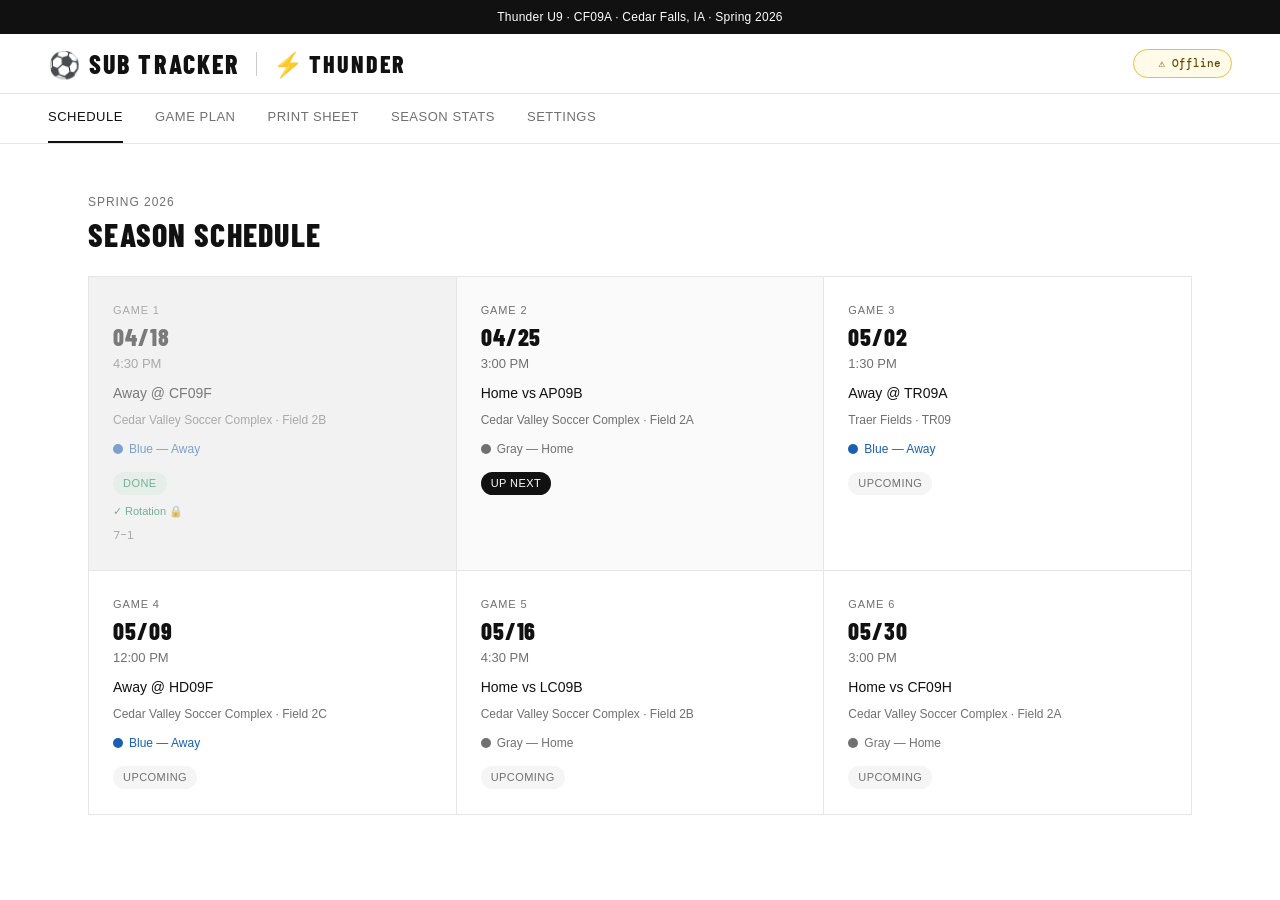
==== index.html @ bd98dfac "Add mustSit rule: no player plays 3+ consecutive slots Any player who played both of the two immedia" ====
<!DOCTYPE html>
<html lang="en">
<head>
<meta charset="UTF-8">
<meta name="viewport" content="width=device-width, initial-scale=1.0">
<title>Sub Tracker</title>
<link rel="icon" href="data:image/svg+xml,<svg xmlns='http://www.w3.org/2000/svg' viewBox='0 0 32 32'><rect width='32' height='32' rx='6' fill='%23111111'/><text x='16' y='24' text-anchor='middle' font-size='22'>⚽</text></svg>">
<style>
/* ── FONTS ── */
@import url('https://fonts.googleapis.com/css2?family=DM+Mono:wght@400;500&family=Barlow+Condensed:wght@700;800&family=Helvetica+Neue:wght@400;500&display=swap');

/* ── NIKE DESIGN SYSTEM TOKENS ── */
:root {
  /* Nike core */
  --black: #111111;
  --white: #FFFFFF;
  --grey-50:  #FAFAFA;
  --grey-100: #F5F5F5;
  --grey-200: #E5E5E5;
  --grey-300: #CACACB;
  --grey-500: #707072;
  --grey-700: #39393B;
  --grey-800: #28282A;
  --grey-900: #1F1F21;

  /* Semantic */
  --red:    #D30005;
  --green:  #007D48;
  --blue:   #1151FF;
  --orange: #FF5000;

  /* Text */
  --text-primary:   #111111;
  --text-secondary: #707072;
  --text-disabled:  #9E9EA0;

  /* Borders */
  --border-primary:   #707072;
  --border-secondary: #CACACB;
  --border-active:    #111111;

  /* Typography */
  --font-display: 'Barlow Condensed', 'Helvetica Neue', Helvetica, Arial, sans-serif;
  --font-body:    'Helvetica Neue', Helvetica, Arial, sans-serif;
  --font-mono:    'DM Mono', 'Courier New', monospace;

  /* Team accent (used ONLY for header branding — UI stays monochromatic) */
  --bolt: #F5C518;
  --bolt-d: #D4A810;

  /* Jersey */
  --j-blue: #1A5FB4;
  --j-gray: #707072;

  /* Positions — only color in the UI per Nike "product=color" principle */
  --pos-fwd-bg: #FFF8E8; --pos-fwd-fg: #7A4A00;
  --pos-mp-bg:  #E8F4FF; --pos-mp-fg:  #1A4A7A;
  --pos-mc-bg:  #E8FFF0; --pos-mc-fg:  #1A5A2A;
  --pos-def-bg: #FFE8F0; --pos-def-fg: #7A1A2A;
}

/* ── RESET ── */
*, *::before, *::after { box-sizing: border-box; margin: 0; padding: 0; }
html { -webkit-font-smoothing: antialiased; }
body {
  font-family: var(--font-body);
  font-weight: 400;
  background: var(--white);
  color: var(--text-primary);
  min-height: 100vh;
  font-size: 16px;
  line-height: 1.75;
}

/* ── PROMO BANNER ── */
.promo-bar {
  background: var(--black);
  color: var(--white);
  font-size: 12px;
  font-weight: 500;
  text-align: center;
  padding: 8px 16px;
  letter-spacing: 0.02em;
  line-height: 1.5;
}

/* ── HEADER / NAV ── */
header {
  background: var(--white);
  border-bottom: 1px solid var(--grey-200);
  position: sticky;
  top: 0;
  z-index: 200;
  height: 60px;
  display: flex;
  align-items: center;
  justify-content: space-between;
  padding: 0 48px;
}
.h-left { display: flex; align-items: center; gap: 12px; }
.h-wordmark {
  font-family: var(--font-display);
  font-size: 26px;
  font-weight: 800;
  text-transform: uppercase;
  letter-spacing: 0.08em;
  color: var(--black);
  line-height: 1;
}
.h-submark {
  font-family: var(--font-display);
  font-size: 24px;
  font-weight: 800;
  text-transform: uppercase;
  letter-spacing: 0.08em;
  color: var(--black);
  line-height: 1;
  display: flex;
  align-items: center;
  gap: 4px;
  border-left: 1px solid var(--border-secondary);
  padding-left: 16px;
  margin-left: 4px;
}
.h-submark .bolt { color: var(--bolt); }
.h-right { display: flex; align-items: center; gap: 8px; }
.sync-dot {
  display: inline-flex;
  align-items: center;
  gap: 6px;
  padding: 4px 10px;
  border-radius: 30px;
  font-family: var(--font-mono);
  font-size: 11px;
  font-weight: 500;
  border: 1px solid transparent;
}
.sync-dot .dot {
  width: 8px;
  height: 8px;
  border-radius: 50%;
  flex-shrink: 0;
}
.sync-dot.sd-ok     { background: #E8F8EE; border-color: #70C880; color: #1A5A2A; }
.sync-dot.sd-ok     .dot { background: #007D48; }
.sync-dot.sd-syncing{ background: var(--grey-100); border-color: var(--border-secondary); color: var(--text-secondary); }
.sync-dot.sd-syncing .dot { background: var(--grey-300); animation: pulse 1s infinite; }
.sync-dot.sd-warn   { background: #FFFBE8; border-color: #E8C040; color: #6A4A00; }
.sync-dot.sd-unauth { background: #FFE8E8; border-color: #E08080; color: var(--red); }
.sync-dot.sd-unauth .dot { background: var(--red); }
@keyframes pulse { 0%,100%{opacity:1} 50%{opacity:.3} }

/* ── NAV TABS ── */
.tabs {
  background: var(--white);
  display: flex;
  padding: 0 48px;
  border-bottom: 1px solid var(--grey-200);
  overflow-x: auto;
  gap: 0;
}
.tabs::-webkit-scrollbar { display: none; }
.tab {
  padding: 12px 0;
  margin-right: 32px;
  font-size: 13px;
  font-weight: 500;
  color: var(--text-secondary);
  cursor: pointer;
  border-bottom: 2px solid transparent;
  transition: color 0.15s, border-color 0.15s;
  white-space: nowrap;
  letter-spacing: 0.04em;
  user-select: none;
  text-transform: uppercase;
  touch-action: manipulation;
  -webkit-tap-highlight-color: transparent;
}
.tab:hover { color: var(--black); }
.tab.on { color: var(--black); border-bottom-color: var(--black); }

/* ── PAGES ── */
.page { display: none; padding: 48px; max-width: 1200px; margin: 0 auto; }
.page.on { display: block; }

/* ── SECTION HEADINGS ── */
.section-eyebrow {
  font-size: 12px;
  font-weight: 500;
  color: var(--text-secondary);
  text-transform: uppercase;
  letter-spacing: 0.08em;
  margin-bottom: 4px;
}
.section-title {
  font-family: var(--font-display);
  font-size: 32px;
  font-weight: 800;
  text-transform: uppercase;
  letter-spacing: 0.04em;
  line-height: 1.1;
  color: var(--black);
  margin-bottom: 24px;
}
.page-meta {
  font-size: 14px;
  font-weight: 500;
  color: var(--text-secondary);
  margin-bottom: 32px;
  display: flex;
  align-items: center;
  gap: 8px;
  flex-wrap: wrap;
}
.meta-sep { color: var(--grey-300); }

/* ── CARDS ── */
.card {
  background: var(--white);
  border: 1px solid var(--grey-200);
  border-radius: 0;
  padding: 24px;
  margin-bottom: 1px;
}
.card-group { border: 1px solid var(--grey-200); margin-bottom: 24px; }
.card-group .card { border: none; border-bottom: 1px solid var(--grey-200); margin-bottom: 0; }
.card-group .card:last-child { border-bottom: none; }
.card-label {
  font-size: 12px;
  font-weight: 500;
  text-transform: uppercase;
  letter-spacing: 0.08em;
  color: var(--text-secondary);
  margin-bottom: 16px;
  display: flex;
  justify-content: space-between;
  align-items: center;
}

/* ── BUTTONS — Nike pill style ── */
.btn {
  display: inline-flex;
  align-items: center;
  gap: 6px;
  padding: 12px 24px;
  border-radius: 30px;
  border: none;
  font-family: var(--font-body);
  font-size: 14px;
  font-weight: 500;
  cursor: pointer;
  transition: background 0.2s ease, border-color 0.2s ease, color 0.2s ease;
  white-space: nowrap;
  letter-spacing: 0.01em;
  line-height: 1.5;
  touch-action: manipulation;
  -webkit-tap-highlight-color: transparent;
}
.btn-primary {
  background: var(--black);
  color: var(--white);
}
.btn-primary:hover { background: var(--grey-500); }

.btn-secondary {
  background: transparent;
  color: var(--black);
  border: 1.5px solid var(--border-secondary);
}
.btn-secondary:hover { border-color: var(--border-primary); }

.btn-sm {
  padding: 8px 16px;
  font-size: 13px;
}

.btn-ghost {
  background: var(--grey-100);
  color: var(--text-secondary);
  border: none;
}
.btn-ghost:hover { background: var(--grey-200); }

.btn-danger {
  background: var(--red);
  color: var(--white);
  border: none;
}
.btn-danger:hover { background: #AA0004; }

.btn-lock-on {
  background: #E8F8EE;
  color: var(--green);
  border: 1.5px solid var(--green);
  font-weight: 600;
}
.btn-lock-off {
  background: var(--grey-100);
  color: var(--text-primary);
  border: 1.5px solid var(--border-secondary);
}
.btn-lock-off:hover { border-color: var(--border-primary); }

/* ── BADGES ── */
.badge {
  display: inline-block;
  padding: 2px 10px;
  border-radius: 30px;
  font-size: 11px;
  font-weight: 500;
  font-family: var(--font-body);
  background: var(--grey-100);
  border: 1px solid var(--border-secondary);
  color: var(--text-secondary);
  letter-spacing: 0.02em;
}
.badge-green { background: #E8F8EE; border-color: #70C880; color: var(--green); }
.badge-warn  { background: #FFFBE8; border-color: #E8C040; color: #6A4A00; }
.badge-red   { background: #FFE8E8; border-color: #E08080; color: var(--red); }
.badge-blue  { background: #E8F0FF; border-color: #90B8F8; color: var(--blue); }
.badge-bolt  { background: rgba(245,197,24,.12); border-color: var(--bolt-d); color: #6A4A00; }

/* ── DIVIDER ── */
.divider { height: 1px; background: var(--grey-200); margin: 24px 0; }

/* ── JERSEY CHIP — Nike pill style ── */
.jersey-chip {
  display: inline-flex;
  align-items: center;
  gap: 8px;
  padding: 8px 16px;
  border-radius: 30px;
  font-size: 13px;
  font-weight: 500;
  letter-spacing: 0.02em;
  margin-bottom: 24px;
}
.jersey-home {
  background: var(--grey-100);
  color: var(--j-gray);
  border: 1.5px solid var(--border-secondary);
}
.jersey-away {
  background: #E8F0FF;
  color: var(--j-blue);
  border: 1.5px solid #90B8F8;
}
.j-dot {
  width: 10px;
  height: 10px;
  border-radius: 50%;
  display: inline-block;
  flex-shrink: 0;
}
.j-dot-home { background: var(--j-gray); }
.j-dot-away { background: var(--j-blue); }

/* ── ALERTS ── */
.alert {
  padding: 12px 16px;
  font-size: 14px;
  font-weight: 400;
  margin-bottom: 8px;
  display: flex;
  gap: 10px;
  align-items: flex-start;
  line-height: 1.5;
  border-radius: 0;
}
.a-warn { background: #FFFBE8; border-left: 3px solid #E8C040; color: #6A4A00; }
.a-ok   { background: #E8F8EE; border-left: 3px solid var(--green); color: #1A5A2A; }
.a-info { background: #E8F0FF; border-left: 3px solid var(--blue); color: #1A2A6A; }

/* ── ATTENDANCE GRID ── */
.att-grid {
  display: grid;
  grid-template-columns: repeat(4, 1fr);
  gap: 8px;
  margin-bottom: 16px;
}
.att-btn {
  border: 1.5px solid var(--border-secondary);
  border-radius: 30px;
  padding: 10px 8px;
  text-align: center;
  cursor: pointer;
  transition: all 0.15s ease;
  background: var(--white);
  font-size: 14px;
  font-weight: 500;
  color: var(--text-primary);
  user-select: none;
  font-family: var(--font-body);
  touch-action: manipulation;
  -webkit-tap-highlight-color: transparent;
}
.att-btn:hover { border-color: var(--border-primary); }
.att-btn.yes {
  border-color: var(--black);
  background: var(--black);
  color: var(--white);
}
.att-btn.no { opacity: 0.32; text-decoration: line-through; color: var(--text-disabled); border-style: dashed; }

/* ── ROTATION TABLE ── */
.rot-block { margin-bottom: 24px; border: 1px solid var(--grey-200); }
.rot-qhead {
  background: var(--black);
  color: var(--white);
  padding: 10px 16px;
  font-family: var(--font-display);
  font-size: 18px;
  font-weight: 800;
  text-transform: uppercase;
  letter-spacing: 0.08em;
  display: flex;
  justify-content: space-between;
  align-items: center;
}
.rot-qhead .qtime {
  font-family: var(--font-mono);
  font-size: 11px;
  font-weight: 400;
  color: var(--grey-500);
  letter-spacing: 0.04em;
}
.rot-tbl { width: 100%; border-collapse: collapse; }
.rot-tbl th {
  background: var(--grey-100);
  color: var(--text-secondary);
  padding: 8px 16px;
  font-size: 11px;
  font-weight: 500;
  text-transform: uppercase;
  letter-spacing: 0.06em;
  text-align: center;
  border-bottom: 1px solid var(--grey-200);
}
.rot-tbl th:first-child { text-align: left; width: 100px; }
.rot-tbl td {
  padding: 10px 16px;
  font-size: 14px;
  font-weight: 500;
  text-align: center;
  border-top: 1px solid var(--grey-200);
}
.rot-tbl td:first-child {
  font-size: 12px;
  font-weight: 500;
  color: var(--text-secondary);
  text-transform: uppercase;
  letter-spacing: 0.06em;
  background: var(--grey-50);
  text-align: left;
}
/* Position colors — the only non-grey color in the UI */
.cfwd { background: var(--pos-fwd-bg); color: var(--pos-fwd-fg); }
.cmp  { background: var(--pos-mp-bg);  color: var(--pos-mp-fg);  }
.cmc  { background: var(--pos-mc-bg);  color: var(--pos-mc-fg);  }
.cdef { background: var(--pos-def-bg); color: var(--pos-def-fg); }
.cout { color: var(--text-secondary); font-style: italic; font-size: 12px; font-weight: 400; }
.editable { cursor: pointer; touch-action: manipulation; -webkit-tap-highlight-color: transparent; }
.editable:hover { outline: 2px solid var(--black); outline-offset: -2px; }

/* ── LOCK BAR ── */
.lock-bar {
  display: flex;
  gap: 8px;
  align-items: center;
  flex-wrap: wrap;
  padding: 12px 16px;
  background: var(--grey-100);
  border: 1px solid var(--grey-200);
  margin-bottom: 16px;
}
.lock-msg {
  font-size: 13px;
  font-weight: 500;
  color: var(--text-secondary);
  flex: 1;
}

/* ── CELL DROPDOWN ── */
.cell-drop {
  position: fixed;
  z-index: 500;
  background: var(--white);
  border: 1px solid var(--black);
  border-radius: 0;
  box-shadow: 0 8px 24px rgba(0,0,0,0.15);
  min-width: 130px;
  max-height: 220px;
  overflow-y: auto;
}
.cell-drop div {
  padding: 10px 16px;
  font-size: 14px;
  font-weight: 400;
  cursor: pointer;
  border-bottom: 1px solid var(--grey-100);
}
.cell-drop div:last-child { border-bottom: none; }
.cell-drop div:hover { background: var(--grey-100); }
.cell-drop div.curr { font-weight: 500; color: var(--black); }

/* ── SCORE ── */
.score-row { display: flex; gap: 16px; align-items: flex-end; flex-wrap: wrap; margin-bottom: 16px; }
.score-in {
  width: 72px;
  font-family: var(--font-mono);
  font-size: 28px;
  font-weight: 500;
  text-align: center;
  border: 1.5px solid var(--border-secondary);
  border-radius: 0;
  padding: 8px;
  color: var(--text-primary);
  background: var(--grey-100);
}
.score-in:focus { border-color: var(--border-active); outline: 2px solid rgba(39,93,197,1); }
.score-display {
  font-family: var(--font-display);
  font-size: 36px;
  font-weight: 800;
  letter-spacing: 0.04em;
  color: var(--black);
  text-transform: uppercase;
}

/* ── CAPTAIN ── */
.cap-row { display: flex; gap: 10px; align-items: center; flex-wrap: wrap; margin-bottom: 12px; }
.cap-chip {
  padding: 8px 16px;
  border-radius: 30px;
  font-size: 13px;
  font-weight: 500;
  background: var(--grey-100);
  border: 1.5px solid var(--border-secondary);
  color: var(--text-primary);
  display: flex;
  align-items: center;
  gap: 6px;
}
.cap-chip .star { color: var(--bolt); font-size: 14px; }

/* ── EMAIL BOX ── */
.email-box {
  background: var(--grey-100);
  border: 1px solid var(--grey-200);
  padding: 16px;
  font-family: var(--font-mono);
  font-size: 12px;
  line-height: 1.8;
  color: var(--text-primary);
  white-space: pre-wrap;
  margin-bottom: 12px;
  max-height: 240px;
  overflow-y: auto;
  border-radius: 0;
}

/* ── SEASON STATS ── */
.stats-tbl { width: 100%; border-collapse: collapse; font-size: 14px; }
.stats-tbl th {
  background: var(--black);
  color: var(--white);
  padding: 10px 14px;
  text-align: left;
  font-size: 11px;
  font-weight: 500;
  text-transform: uppercase;
  letter-spacing: 0.07em;
}
.stats-tbl td {
  padding: 10px 14px;
  border-bottom: 1px solid var(--grey-200);
  font-size: 13px;
  font-weight: 400;
}
.stats-tbl tr:last-child td { border-bottom: none; }
.stats-tbl tr:hover td { background: var(--grey-50); }
.stats-tbl td:first-child { font-weight: 500; font-size: 14px; }
.pips { display: flex; gap: 4px; }
.pip {
  width: 22px;
  height: 22px;
  border-radius: 4px;
  display: inline-flex;
  align-items: center;
  justify-content: center;
  font-size: 10px;
  font-weight: 500;
  font-family: var(--font-mono);
}
.pfwd { background: var(--pos-fwd-bg); color: var(--pos-fwd-fg); }
.pmp  { background: var(--pos-mp-bg);  color: var(--pos-mp-fg); }
.pmc  { background: var(--pos-mc-bg);  color: var(--pos-mc-fg); }
.pdef { background: var(--pos-def-bg); color: var(--pos-def-fg); }
.pip.hi { outline: 2px solid var(--red); }

/* ── SCHEDULE GRID ── */
.sched-grid { display: grid; grid-template-columns: repeat(3, 1fr); gap: 1px; background: var(--grey-200); border: 1px solid var(--grey-200); }
.sc {
  background: var(--white);
  padding: 24px;
  cursor: pointer;
  transition: background 0.15s ease;
  touch-action: manipulation;
  -webkit-tap-highlight-color: transparent;
}
.sc:hover { background: var(--grey-50); }
.sc.next { background: var(--grey-50); }
.sc.done { opacity: 0.5; }
.sc .gnum {
  font-size: 11px;
  font-weight: 500;
  color: var(--text-secondary);
  text-transform: uppercase;
  letter-spacing: 0.08em;
  margin-bottom: 4px;
}
.sc .gdate {
  font-family: var(--font-display);
  font-size: 24px;
  font-weight: 800;
  text-transform: uppercase;
  letter-spacing: 0.04em;
  color: var(--black);
  margin-bottom: 2px;
  line-height: 1.1;
}
.sc .gtime { font-size: 13px; font-weight: 400; color: var(--text-secondary); margin-bottom: 6px; }
.sc .gvs { font-size: 14px; font-weight: 500; color: var(--text-primary); margin-bottom: 4px; }
.sc .gloc { font-size: 12px; font-weight: 400; color: var(--text-secondary); margin-bottom: 8px; }
.sc .gstatus {
  display: inline-block;
  padding: 2px 10px;
  border-radius: 30px;
  font-size: 11px;
  font-weight: 500;
  text-transform: uppercase;
  letter-spacing: 0.04em;
}
.std { background: #E8F8EE; color: var(--green); }
.stn { background: var(--black); color: var(--white); }
.stu { background: var(--grey-100); color: var(--text-secondary); }

/* ── PRINT SHEET — screen preview ── */
@media screen {
  .print-copies { display: grid; gap: 16px; }
  .print-copy-card {
    border: 1px solid #000;
    padding: 12px;
    background: #fff;
    font-family: Arial, sans-serif;
    font-size: 11px;
  }
  .pc-header { border-bottom: 2px solid #000; padding-bottom: 6px; margin-bottom: 8px; }
  .pc-title { font-size: 13px; font-weight: 700; }
  .pc-meta { font-size: 11px; color: #444; line-height: 1.5; }
  .pc-table { width: 100%; border-collapse: collapse; font-size: 11px; margin-top: 8px; }
  .pc-table th {
    background: #e8e8e8;
    border: 1.5px solid #666;
    padding: 5px 7px;
    font-weight: 700;
    text-align: center;
    font-size: 10px;
    line-height: 1.3;
  }
  .pc-table th:first-child { text-align: left; min-width: 72px; }
  .pc-table td {
    border: 1px solid #aaa;
    padding: 5px 7px;
    text-align: center;
    vertical-align: middle;
  }
  .pc-table td:first-child {
    text-align: left;
    font-weight: 700;
    background: #f4f4f4;
    font-size: 10px;
    text-transform: uppercase;
    letter-spacing: 0.04em;
    white-space: nowrap;
  }
  .pc-table td.player-name { font-weight: 600; text-align: center; }
  .pc-table tr.out-row td { color: #555; font-style: italic; text-align: center; }
  .pc-table tr.out-row td:first-child { text-align: left; }
  /* Alternating row tint for readability */
  .pc-table tbody tr:nth-child(even) td { background: #fafafa; }
  .pc-table tbody tr:nth-child(even) td:first-child { background: #efefef; }
  /* Quarter column group separators */
  .pc-table th.q-start, .pc-table td.q-start { border-left: 2.5px solid #333; }
}

/* ── PRINT MEDIA — B&W, ink-minimal ── */
@page { size: letter portrait; margin: 0.25in; }
@media print {
  .promo-bar, header, .tabs, .no-print,
  .lock-bar, #alertBox, #doneCard, #capCard, #emailCard,
  .page-header-row { display: none !important; }
  body { background: #fff; font-family: Arial, sans-serif; font-size: 10pt; }
  .page.on { padding: 4px; max-width: 100%; }
  .print-copies { display: block; }
  .print-copy-card {
    border: 1px solid #000;
    padding: 5px 6px;
    page-break-inside: avoid;
    break-inside: avoid;
    margin-bottom: 6px;
    background: #fff;
  }
  .pc-header { border-bottom: 2px solid #000; padding-bottom: 3px; margin-bottom: 4px; }
  .pc-title { font-size: 10pt; font-weight: 700; }
  .pc-meta { font-size: 8pt; color: #444; line-height: 1.4; }
  .pc-table { width: 100%; border-collapse: collapse; font-size: 8pt; margin-top: 4px; }
  .pc-table th { background: #eee !important; border: 1px solid #999; padding: 2px 4px; font-weight: 700; text-align: center; print-color-adjust: exact; -webkit-print-color-adjust: exact; font-size: 7.5pt; line-height: 1.3; }
  .pc-table th:first-child { text-align: left; }
  .pc-table td { border: 1px solid #999; padding: 2px 4px; text-align: center; vertical-align: middle; line-height: 1.3; }
  .pc-table td:first-child { text-align: left; font-weight: 700; background: #f0f0f0 !important; font-size: 7.5pt; text-transform: uppercase; letter-spacing: 0.03em; print-color-adjust: exact; -webkit-print-color-adjust: exact; }
  .pc-table td.player-name { font-weight: 600; text-align: center; }
  .pc-table tr.out-row td { color: #555; font-style: italic; text-align: center; font-size: 7.5pt; line-height: 1.3; }
  .pc-table tr.out-row td:first-child { text-align: left; }
  .pc-table th.q-start, .pc-table td.q-start { border-left: 2pt solid #333; }
  .no-print { display: none !important; }
}

/* ── INPUTS ── */
input[type=text], input[type=number], input[type=password], select {
  font-family: var(--font-body);
  font-size: 14px;
  font-weight: 400;
  padding: 10px 12px;
  border: 1.5px solid var(--border-secondary);
  border-radius: 8px;
  background: var(--grey-100);
  color: var(--text-primary);
  outline: none;
  transition: border-color 0.15s;
}
input:focus, select:focus {
  border-color: var(--border-active);
  background: var(--white);
  outline: 2px solid rgba(39,93,197,1);
  outline-offset: 0;
}
label {
  font-size: 12px;
  font-weight: 500;
  color: var(--text-secondary);
  text-transform: uppercase;
  letter-spacing: 0.06em;
  display: block;
  margin-bottom: 6px;
}

/* ── EQUITY BAR ── */
.eq-row { display: flex; align-items: center; gap: 12px; margin-bottom: 8px; }
.eq-name { width: 72px; font-size: 13px; font-weight: 500; }
.eq-track { flex: 1; background: var(--grey-200); height: 8px; border-radius: 0; overflow: hidden; }
.eq-fill { height: 100%; background: var(--black); border-radius: 0; transition: width 0.3s; }
.eq-val { font-family: var(--font-mono); font-size: 12px; color: var(--text-secondary); width: 52px; text-align: right; }

/* ── CAP SEASON GRID ── */
.cap-grid { display: flex; flex-wrap: wrap; gap: 8px; margin-top: 12px; }
.cap-cell {
  background: var(--grey-100);
  border: 1px solid var(--grey-200);
  padding: 12px 16px;
  text-align: center;
  min-width: 88px;
}
.cap-cell .cn { font-size: 14px; font-weight: 500; }
.cap-cell .cc { font-family: var(--font-mono); font-size: 11px; color: var(--text-secondary); }

/* ── ROSTER ── */
.roster-chips { display: flex; flex-wrap: wrap; gap: 8px; margin-bottom: 16px; }
.roster-chip {
  display: flex;
  align-items: center;
  gap: 6px;
  background: var(--grey-100);
  padding: 6px 12px;
  border-radius: 30px;
  border: 1px solid var(--border-secondary);
  font-size: 14px;
  font-weight: 500;
}
.roster-chip button {
  background: none;
  border: none;
  cursor: pointer;
  color: var(--text-secondary);
  font-size: 12px;
  padding: 0;
  line-height: 1;
  transition: color 0.1s;
}
.roster-chip button:hover { color: var(--red); }

/* ── UTILITY ── */
.flex { display: flex; }
.fb { display: flex; justify-content: space-between; align-items: center; }
.gap8 { gap: 8px; } .gap12 { gap: 12px; } .gap16 { gap: 16px; }
.wrap { flex-wrap: wrap; }
.mt8 { margin-top: 8px; } .mt16 { margin-top: 16px; } .mt24 { margin-top: 24px; }
.mb8 { margin-bottom: 8px; } .mb16 { margin-bottom: 16px; }
.mono { font-family: var(--font-mono); }
.sm { font-size: 13px; } .xs { font-size: 12px; }
.muted { color: var(--text-secondary); }
.bold { font-weight: 500; }
hr { border: none; border-top: 1px solid var(--grey-200); margin: 24px 0; }

/* ── TOAST ── */
.toast {
  position: fixed;
  bottom: 24px;
  left: 50%;
  transform: translateX(-50%);
  background: var(--black);
  color: var(--white);
  padding: 12px 24px;
  border-radius: 30px;
  font-size: 14px;
  font-weight: 500;
  z-index: 999;
  opacity: 0;
  transition: opacity 0.3s;
  pointer-events: none;
}
.toast.show { opacity: 1; }

/* ── PHONE SCREENSHOT OVERLAY ── */
.phone-overlay {
  display: none;
  position: fixed;
  inset: 0;
  background: #fff;
  z-index: 900;
  overflow-y: auto;
  -webkit-overflow-scrolling: touch;
}
.phone-overlay.open { display: block; }
.phone-overlay-bar {
  position: sticky;
  top: 0;
  background: var(--black);
  color: var(--white);
  padding: 14px 16px;
  display: flex;
  justify-content: space-between;
  align-items: center;
  z-index: 1;
}
.phone-overlay-bar span { font-size: 14px; font-weight: 500; }
.phone-overlay-bar button {
  background: none;
  border: none;
  color: var(--white);
  font-size: 22px;
  cursor: pointer;
  padding: 0 4px;
  line-height: 1;
  touch-action: manipulation;
  -webkit-tap-highlight-color: transparent;
}

@media (max-width: 768px) {
  header { padding: 0 16px; }
  .tabs { padding: 0 16px; }
  .page { padding: 24px 16px; }
  .h-wordmark { font-size: 18px; }
  .h-submark { font-size: 17px; padding-left: 12px; }
  .att-grid { grid-template-columns: repeat(4, 1fr); }
  .sched-grid { grid-template-columns: repeat(2, 1fr); }
  .print-copies { grid-template-columns: 1fr; }
  .rot-block { overflow-x: auto; -webkit-overflow-scrolling: touch; }
}
</style>
</head>
<body>

<!-- Promo bar -->
<div id="promoBar" class="promo-bar no-print">Sub Tracker</div>

<!-- Header -->
<header>
  <div class="h-left">
    <div class="h-wordmark">⚽ SUB TRACKER</div>
    <div class="h-submark"><span class="bolt">⚡</span> <span id="hTeamName">—</span></div>
  </div>
  <div class="h-right">
    <div id="syncBadge" class="sync-dot" style="display:none"></div>
  </div>
</header>

<!-- Tabs -->
<div class="tabs">
  <div class="tab on" onclick="nav('schedule',this)">Schedule</div>
  <div class="tab" id="tabPlan" onclick="navPlanTab(this)">Game Plan</div>
  <div class="tab"    onclick="nav('print',this)">Print Sheet</div>
  <div class="tab"    onclick="nav('season',this)">Season Stats</div>
  <div class="tab"    onclick="nav('settings',this)">Settings</div>
</div>

<!-- ══ PLAN ══ -->
<div id="page-plan" class="page">
  <div class="page-header-row fb mb16 wrap gap8 no-print">
    <div>
      <div class="section-eyebrow" id="planEyebrow">Game 2</div>
      <div class="section-title" id="planTitle">Home vs AP09B</div>
    </div>
    <div class="flex gap8 wrap">
      <button class="btn btn-secondary btn-sm" onclick="prevG()">← Prev</button>
      <button class="btn btn-secondary btn-sm" onclick="nextG()">Next →</button>
    </div>
  </div>
  <div class="page-meta" id="planMeta">—</div>

  <div id="jerseyBanner"></div>

  <!-- Captains -->
  <div class="card-group no-print" id="capCard">
    <div class="card">
      <div class="card-label">Captains <span id="capNote" class="badge badge-warn">Suggested</span></div>
      <div id="capArea"></div>
    </div>
  </div>

  <!-- Attendance -->
  <div class="card-group no-print">
    <div class="card">
      <div class="card-label">Attendance <span id="attBadge" class="badge">8/8</span></div>
      <div class="att-grid" id="attGrid"></div>
      <div class="flex gap8 wrap">
        <button class="btn btn-primary btn-sm" onclick="doGenerate()">⚡ Generate Rotation</button>
        <button class="btn btn-secondary btn-sm" onclick="allPresent()">All Present</button>
        <button class="btn btn-secondary btn-sm" id="reshuffleBtn" style="display:none" onclick="doReshuffle()">↻ Reshuffle</button>
      </div>
    </div>
  </div>

  <div id="alertBox"></div>

  <!-- Lock bar -->
  <div id="lockBar" class="lock-bar no-print" style="display:none">
    <span id="lockMsg" class="lock-msg">—</span>
    <button class="btn btn-sm" id="lockBtn" onclick="toggleLock()">🔓 Lock Plan</button>
    <button class="btn btn-secondary btn-sm" id="regenBtn" onclick="doGenerate()">↺ Regenerate</button>
  </div>

  <!-- Rotation -->
  <div id="rotArea"></div>

  <!-- Score -->
  <div id="doneCard" class="card-group no-print" style="display:none">
    <div class="card">
      <div class="card-label">Game Result</div>
      <div id="scoreDisplay"></div>
    </div>
  </div>

  <!-- Email -->
  <div id="emailCard" class="card-group no-print" style="display:none">
    <div class="card">
      <div class="card-label">Parent Game-Day Email</div>
      <div id="emailBody" class="email-box"></div>
      <button class="btn btn-primary btn-sm" onclick="copyEmail()">Copy to Clipboard</button>
    </div>
  </div>
</div>

<!-- ══ SEASON ══ -->
<div id="page-season" class="page">
  <div id="seasonEyebrow" class="section-eyebrow">—</div>
  <div class="section-title">Season Stats</div>
  <div class="card-group mb16">
    <div class="card"><div id="seasonSum" class="flex gap16 wrap"></div></div>
  </div>
  <div class="card-group mb16">
    <div class="card">
      <div class="card-label">Player Stats</div>
      <div id="statsAlerts"></div>
      <div style="overflow-x:auto;margin-top:8px">
        <table class="stats-tbl"><thead><tr>
          <th>Player</th><th>Games</th><th>Total Min</th><th>Avg/Game</th>
          <th>FWD</th><th>Mid-P</th><th>Mid-C</th><th>DEF</th>
          <th>Cap×</th><th>Position Mix</th>
        </tr></thead><tbody id="statsBody"></tbody></table>
      </div>
    </div>
  </div>
  <div class="card-group mb16">
    <div class="card">
      <div class="card-label">Playing Time Equity</div>
      <div id="equityBars" class="mt8"></div>
    </div>
  </div>
  <div class="card-group">
    <div class="card">
      <div class="card-label">Captain Rotation</div>
      <div class="xs muted mb8">Each player captains before anyone gets a 2nd turn. Game 1: Evan & Beckem.</div>
      <div id="capSeason" class="cap-grid"></div>
    </div>
  </div>
</div>

<!-- ══ PRINT ══ -->
<div id="page-print" class="page">
  <div id="printEyebrow" class="section-eyebrow no-print">—</div>
  <div class="section-title no-print">Game Day Sub Sheet</div>
  <div class="flex gap8 wrap mb16 no-print" style="align-items:flex-end">
    <div>
      <label>Select Game</label>
      <select id="printSel" onchange="renderPrint()"><option value="">Choose…</option></select>
    </div>
    <button class="btn btn-primary" onclick="window.print()" style="margin-top:22px">Print →</button>
    <button id="phoneViewBtn" class="btn btn-secondary" onclick="openPhoneView()" style="margin-top:22px;display:none">📱 Screenshot View</button>
  </div>
  <div id="printArea"><div class="muted sm" style="padding:24px 0">Select a game above to preview the print sheet.</div></div>
</div>

<!-- ══ SCHEDULE ══ -->
<div id="page-schedule" class="page on">
  <div id="schedEyebrow" class="section-eyebrow">Spring 2026</div>
  <div class="section-title">Season Schedule</div>
  <div class="sched-grid" id="schedGrid"></div>
</div>

<!-- ══ SETTINGS ══ -->
<div id="page-settings" class="page">
  <div id="settingsEyebrow" class="section-eyebrow">—</div>
  <div class="section-title">Settings</div>
  <div class="card-group mb16">
    <div class="card">
      <div class="card-label">Roster <button class="btn btn-sm" id="rosterLockBtn" onclick="toggleRosterLock()">🔒 Locked</button></div>
      <div id="rosterList"></div>
      <div id="rosterEditArea" style="display:none">
        <hr>
        <div class="flex gap8 wrap" style="align-items:flex-end">
          <div><label>Add Player</label><input type="text" id="newName" placeholder="First name" style="width:160px"></div>
          <button class="btn btn-primary btn-sm" onclick="addPlayer()" style="margin-top:22px">+ Add</button>
        </div>
      </div>
    </div>
  </div>
  <div class="card-group mb16">
    <div class="card">
      <div class="card-label">Team Details <button class="btn btn-sm" id="teamLockBtn" onclick="toggleTeamLock()">🔒 Locked</button></div>
      <div id="teamReadArea"></div>
      <div id="teamEditArea" style="display:none">
        <div class="flex gap16 wrap" style="align-items:flex-end;margin-top:4px">
          <div><label>Team Name</label><input type="text" id="cfgTeamName" placeholder="Thunder" style="width:160px"></div>
          <div><label>Team Code</label><input type="text" id="cfgTeamCode" placeholder="CF09A" style="width:120px"></div>
          <div><label>Location</label><input type="text" id="cfgTeamLoc" placeholder="Cedar Falls, IA" style="width:180px"></div>
          <div><label>Season</label><input type="text" id="cfgSeason" placeholder="Spring 2026" style="width:140px"></div>
          <button class="btn btn-primary btn-sm" onclick="saveTeamCfg()" style="margin-top:22px">Save</button>
        </div>
      </div>
    </div>
  </div>
  <div class="card-group mb16">
    <div class="card">
      <div class="card-label">Cloud Sync</div>
      <div class="flex gap8 wrap" style="align-items:flex-end">
        <div>
          <label>Coach Token (write access)</label>
          <input type="password" id="coachTokenInput" placeholder="Enter token to enable saving" style="width:240px" autocomplete="new-password">
        </div>
        <button class="btn btn-primary btn-sm" onclick="saveCoachToken()" style="margin-top:22px">Save Token</button>
        <button class="btn btn-secondary btn-sm" onclick="forcePullFromCloud()" style="margin-top:22px">Force Sync</button>
      </div>
      <div class="xs muted mt8" id="syncStatusMsg">Checking sync…</div>
    </div>
  </div>
  <div class="card-group">
    <div class="card">
      <div class="card-label">Data Management</div>
      <div class="flex gap8 wrap">
        <button class="btn btn-secondary btn-sm" onclick="exportData()">Export JSON</button>
        <button class="btn btn-secondary btn-sm" onclick="importData()">Import JSON</button>
        <button class="btn btn-danger btn-sm" onclick="resetAll()">Reset All Data</button>
      </div>
      <div class="xs muted mt8">Export JSON creates a local backup in case of cloud issues. Import restores from a backup. Reset clears all local and cloud data.</div>
    </div>
  </div>
</div>

<!-- Cell dropdown -->
<div id="cellDrop" class="cell-drop" style="display:none"></div>
<!-- Toast -->
<div id="toast" class="toast">Copied!</div>
<!-- Phone Screenshot Overlay -->
<div id="phoneOverlay" class="phone-overlay">
  <div class="phone-overlay-bar">
    <span>📱 Screenshot View</span>
    <button onclick="closePhoneView()">✕</button>
  </div>
  <div style="text-align:center;padding:8px 16px 4px;font-size:12px;color:#666">Scroll to view the full lineup, then screenshot to save.</div>
  <div id="phoneViewContent" style="padding:0 8px 40px"></div>
</div>

<script>
// ══════════════════════════════════════
// CONSTANTS
// ══════════════════════════════════════
const CFG_DEFAULTS={teamName:'Thunder',teamCode:'CF09A',teamLoc:'Cedar Falls, IA',season:'Spring 2026'};
function getCfg(){return{...CFG_DEFAULTS,...(S&&S.cfg?S.cfg:{})};}
function sanitize(s){return String(s).replace(/&/g,'&amp;').replace(/</g,'&lt;').replace(/>/g,'&gt;').replace(/"/g,'&quot;').replace(/'/g,'&#39;');}
const POS  = ['Forward','Mid (P)','Mid (C)','Defense'];
const PKEY = {'Forward':'fwd','Mid (P)':'mp','Mid (C)':'mc','Defense':'def'};
const PCLS = {'Forward':'cfwd','Mid (P)':'cmp','Mid (C)':'cmc','Defense':'cdef'};
const PLBL = {'Forward':'Forward','Mid (P)':'P-Mid','Mid (C)':'C-Mid','Defense':'Defense'};
const PPIP = {'Forward':'pfwd','Mid (P)':'pmp','Mid (C)':'pmc','Defense':'pdef'};

// Skill tiers — max 2 from either group per rotation slot (update here if ratings change)
const TIER_TOP = ['Evan','Jack','Jacob'];    // strongest → middle
const TIER_BOT = ['Theo','Ronan','Nathan'];  // weakest  → middle

// ── Slot-time helpers ───────────────────
// 7–8 players → rpq=2, split 5:00/5:00 (7-player: 1 carryover per quarter, all 3 bench players guaranteed slot 1)
// 6 players   → rpq=3, split 3:30/3:30/3:00 with [4,3,3] stat minutes
function fmtMin(m){
  const mins=Math.floor(m),secs=Math.round((m-mins)*60);
  return secs?`${mins}:${String(secs).padStart(2,'0')}`:`${mins}:00`;
}
function getSlotMins(rpq){
  if(rpq===3)return[4,3,3]; // approx integer stat-minutes for 3:30/3:30/3:00
  if(rpq===2)return[5,5];
  const base=Math.floor(10/rpq);
  return Array.from({length:rpq},(_,i)=>i===rpq-1?10-base*(rpq-1):base);
}
function getSlotTimes(rpq){
  if(rpq===3)return[{mS:0,mE:3.5},{mS:3.5,mE:7},{mS:7,mE:10}];
  if(rpq===2)return[{mS:0,mE:5},{mS:5,mE:10}];
  let t=0;const base=Math.floor(10/rpq);
  return Array.from({length:rpq},(_,i)=>{const s=t,e=i===rpq-1?10:t+base;t=e;return{mS:s,mE:e};});
}

// JERSEY RULE: Home = Gray, Away = Blue
const GAMES = [
  {id:1, date:'04/18', day:'Saturday, Apr 18', time:'4:30 PM', arrive:'4:00 PM',
   home:false, opp:'CF09F', loc:'Cedar Valley Soccer Complex', field:'Field 2B'},
  {id:2, date:'04/25', day:'Saturday, Apr 25', time:'3:00 PM', arrive:'2:30 PM',
   home:true,  opp:'AP09B', loc:'Cedar Valley Soccer Complex', field:'Field 2A'},
  {id:3, date:'05/02', day:'Saturday, May 2',  time:'1:30 PM', arrive:'1:00 PM',
   home:false, opp:'TR09A', loc:'Traer Fields', field:'TR09'},
  {id:4, date:'05/09', day:'Saturday, May 9',  time:'12:00 PM',arrive:'11:30 AM',
   home:false, opp:'HD09F', loc:'Cedar Valley Soccer Complex', field:'Field 2C'},
  {id:5, date:'05/16', day:'Saturday, May 16', time:'4:30 PM', arrive:'4:00 PM',
   home:true,  opp:'LC09B', loc:'Cedar Valley Soccer Complex', field:'Field 2B'},
  {id:6, date:'05/30', day:'Saturday, May 30', time:'3:00 PM', arrive:'2:30 PM',
   home:true,  opp:'CF09H', loc:'Cedar Valley Soccer Complex', field:'Field 2A'},
];

const ROSTER0 = ['Evan','Theo','Mateo','Beckem','Ronan','Jack','Nathan','Jacob'];
const G1R = [
  ['Evan','Theo','Mateo','Beckem'],
  ['Nathan','Jacob','Jack','Ronan'],
  ['Mateo','Beckem','Theo','Evan'],
  ['Ronan','Nathan','Jacob','Jack'],
  ['Beckem','Mateo','Evan','Theo'],
  ['Jacob','Ronan','Jack','Nathan'],
  ['Theo','Evan','Beckem','Mateo'],
  ['Jack','Jacob','Nathan','Ronan'],
];

// ── Jersey helper ─────────────────────
// Home = Gray, Away = Blue
function jerseyColor(g) { return g.home ? 'gray' : 'blue'; }
function jerseyLabel(g) { return g.home ? 'GRAY — Home' : 'BLUE — Away'; }

// ══════════════════════════════════════
// STATE
// ══════════════════════════════════════
function buildG1Stats(){
  const ps={};
  ROSTER0.forEach(p=>{ps[p]={gp:0,min:0,pos:{'Forward':0,'Mid (P)':0,'Mid (C)':0,'Defense':0}};});
  G1R.forEach(r=>POS.forEach((pos,i)=>{const p=r[i];if(p&&ps[p]){ps[p].min+=5;ps[p].pos[pos]++;}}));
  ROSTER0.forEach(p=>{if(ps[p].min>0)ps[p].gp=1;});
  return ps;
}
function fresh(){
  return {
    roster:[...ROSTER0],ps:buildG1Stats(),cfg:{},
    capLog:[{gid:1,caps:['Evan','Beckem']}],
    games:{'1':{done:true,att:[...ROSTER0],rots:G1R,rpq:2,locked:true,score:[7,1],caps:['Evan','Beckem']}},
    gid:2
  };
}
// ══════════════════════════════════════
// CLOUD SYNC
// ══════════════════════════════════════
const STORAGE_KEY = 'thunder_v2';
const TOKEN_KEY   = 'thunder_coach_token';
const WORKER_URL  = 'https://soccer.theiehls.com/api';

function getToken(){return localStorage.getItem(TOKEN_KEY)||'';}
function setToken(t){t?localStorage.setItem(TOKEN_KEY,t):localStorage.removeItem(TOKEN_KEY);}

function setSyncBadge(state){
  const b=document.getElementById('syncBadge');if(!b)return;
  const cfg={
    ok:      {cls:'sd-ok',     label:'Synced'},
    updated: {cls:'sd-ok',     label:'Updated'},
    syncing: {cls:'sd-syncing',label:'Syncing'},
    offline: {cls:'sd-warn',   label:'⚠ Offline'},
    unauth:  {cls:'sd-unauth', label:'⚠ Token invalid'},
  };
  const c=cfg[state];
  if(!c){b.style.display='none';return;}
  b.className=`sync-dot ${c.cls}`;
  b.innerHTML=`<span class="dot"></span>${c.label}`;
  b.style.display='';
  if(state==='unauth'){
    b.style.cursor='pointer';
    b.title='Click to go to Settings';
    b.onclick=()=>{const t=document.querySelector('.tab[onclick*="settings"]');nav('settings',t);};
  }else{
    b.style.cursor='';
    b.title='';
    b.onclick=null;
  }
}

async function pullFromCloud(){
  try{const r=await fetch(WORKER_URL+'/data',{cache:'no-store'});return r.ok?r.json():null;}
  catch{return null;}
}

async function pushToCloud(data){
  const token=getToken();if(!token)return false;
  try{
    const r=await fetch(WORKER_URL+'/data',{
      method:'PUT',
      headers:{'Content-Type':'application/json','X-Coach-Token':token},
      body:JSON.stringify(data)
    });
    if(r.status===401)return 'unauthorized';
    return r.ok?'ok':'error';
  }catch{return 'error';}
}

function rerenderCurrentPage(){
  const name=document.querySelector('.page.on')?.id.replace('page-','')||'schedule';
  if(name==='plan')renderPlan();
  else if(name==='season')renderSeason();
  else if(name==='schedule')renderSchedule();
  else if(name==='print'){populatePrintSel();renderPrint();}
  else if(name==='settings')renderSettings();
}
async function syncFromCloud(){
  setSyncBadge('syncing');
  const cloud=await pullFromCloud();
  if(!cloud){setSyncBadge('offline');updateSyncMsg();return;}
  const localTs=S._updatedAt||0,cloudTs=cloud._updatedAt||0;
  if(cloudTs>localTs){
    S=cloud;
    localStorage.setItem(STORAGE_KEY,JSON.stringify(S));
    setSyncBadge('updated');
    renderHeader();rerenderCurrentPage();
  }else{
    setSyncBadge('ok');
  }
  updateSyncMsg();
}

async function forcePullFromCloud(){
  setSyncBadge('syncing');
  const cloud=await pullFromCloud();
  if(!cloud){setSyncBadge('offline');showToast('Could not reach cloud.');return;}
  S=cloud;
  localStorage.setItem(STORAGE_KEY,JSON.stringify(S));
  setSyncBadge('updated');
  renderHeader();renderPlan();
  updateSyncMsg();
  showToast('Loaded latest data from cloud.');
}

function updateSyncMsg(){
  const el=document.getElementById('syncStatusMsg');if(!el)return;
  const token=getToken();
  const inp=document.getElementById('coachTokenInput');
  if(inp&&token&&!inp.value)inp.value='••••••••';
  el.textContent=token
    ?'Coach mode — changes save to cloud automatically.'
    :'View-only mode — data loads from cloud on refresh. Enter token to enable saving.';
}

function renderHeader(){
  const cfg=getCfg();
  document.title=`Sub Tracker — ${cfg.teamName}`;
  const pb=document.getElementById('promoBar');
  if(pb)pb.textContent=`${cfg.teamName} U9 · ${cfg.teamCode} · ${cfg.teamLoc} · ${cfg.season}`;
  const hn=document.getElementById('hTeamName');
  if(hn)hn.textContent=cfg.teamName.toUpperCase();
  const se=document.getElementById('seasonEyebrow');
  if(se)se.textContent=`${cfg.teamName} · ${cfg.teamCode}`;
  const pe=document.getElementById('printEyebrow');
  if(pe)pe.textContent=`${cfg.teamName} · ${cfg.teamCode}`;
  const sche=document.getElementById('schedEyebrow');
  if(sche)sche.textContent=cfg.season;
  const sete=document.getElementById('settingsEyebrow');
  if(sete)sete.textContent=`${cfg.teamName} · ${cfg.teamCode}`;
}

function saveCoachToken(){
  const v=document.getElementById('coachTokenInput').value.trim();
  if(v==='••••••••')return;
  setToken(v);
  updateSyncMsg();
  if(!v){showToast('Token cleared — view-only mode.');return;}
  setSyncBadge('syncing');
  pushToCloud(S).then(result=>{
    if(result==='ok'){setSyncBadge('ok');showToast('Token valid — coach mode active.');}
    else if(result==='unauthorized'){setSyncBadge('unauth');showToast('Token invalid — check and re-enter.');}
    else{setSyncBadge('offline');showToast('Token saved — could not reach cloud to verify.');}
  }).catch(()=>{setSyncBadge('offline');showToast('Token saved — network error.');});
}

function load(){try{const s=localStorage.getItem(STORAGE_KEY);if(s)return JSON.parse(s);}catch(e){}return fresh();}
function save(){
  S._updatedAt=Date.now();
  localStorage.setItem(STORAGE_KEY,JSON.stringify(S));
  pushToCloud(S).then(result=>{
    if(result==='ok')setSyncBadge('ok');
    else if(result==='unauthorized'){setSyncBadge('unauth');showToast('Coach token invalid — update it in Settings.');}
    else setSyncBadge('offline');
  }).catch(()=>setSyncBadge('offline'));
}
let S=load();

// ══════════════════════════════════════
// CAPTAINS
// ══════════════════════════════════════
function capCounts(){
  const c={};S.roster.forEach(p=>c[p]=0);
  (S.capLog||[]).forEach(({caps})=>caps.forEach(p=>{if(c[p]!==undefined)c[p]++;}));
  return c;
}
function suggestCaps(gid){
  // Always compute algorithmically, excluding this game's own capLog entry so confirmed
  // caps don't inflate the count and bias the next suggestion.
  const c={};S.roster.forEach(p=>c[p]=0);
  (S.capLog||[]).filter(e=>e.gid!==gid).forEach(({caps})=>caps.forEach(p=>{if(c[p]!==undefined)c[p]++;}));
  const att=getAtt(gid);
  return [...att].map(p=>({p,c:c[p]||0}))
    .sort((a,b)=>a.c!==b.c?a.c-b.c:S.roster.indexOf(a.p)-S.roster.indexOf(b.p))
    .slice(0,2).map(x=>x.p);
}
function getAtt(gid){const gd=S.games[String(gid)];return gd&&gd.att?gd.att:[...S.roster];}

// ══════════════════════════════════════
// PARENT EMAIL
// ══════════════════════════════════════
function buildEmail(gid){
  const g=GAMES.find(x=>x.id===gid);
  const gd=S.games[String(gid)]||{};
  const jersey=g.home?'GRAY':'BLUE';
  const homeAway=g.home?`Home vs ${g.opp}`:`Away @ ${g.opp}`;
  return `Hello ${getCfg().teamName} families,

Quick note ahead of this week's game:

Game: ${homeAway}
Date: ${g.day}
Location: ${g.loc} — ${g.field}
Arrive by: ${g.arrive}
Game time: ${g.time}
Jerseys: Wear ${jersey}

Thanks, Mark`;
}

// ══════════════════════════════════════
// ROTATION GENERATOR
// ══════════════════════════════════════
function perms4(){
  const r=[];
  for(let a=0;a<4;a++)for(let b=0;b<4;b++)if(b!==a)for(let c=0;c<4;c++)if(c!==a&&c!==b)for(let d=0;d<4;d++)if(d!==a&&d!==b&&d!==c)r.push([a,b,c,d]);
  return r;
}
const PERMS4=perms4();

function bestPos(players,gp,sp,prevFirst,randFn,posWeights){
  posWeights=posWeights||{};
  let best=null,bestScore=Infinity;
  for(const perm of PERMS4){
    let score=0;
    for(let pi=0;pi<4;pi++){
      const pos=POS[perm[pi]],p=players[pi];
      if((gp[p]&&gp[p][pos])||0)score+=500;
      score+=((sp[p]&&sp[p][pos])||0)*3;
      if(posWeights[p]&&posWeights[p][pos])score-=posWeights[p][pos]; // bonus for underplayed FWD/DEF
    }
    if(prevFirst){let m=0;for(let pi=0;pi<4;pi++)if(prevFirst[perm[pi]]===players[pi])m++;score+=m*8;}
    score+=randFn()*0.5;
    if(score<bestScore){bestScore=score;best=perm;}
  }
  const rot=new Array(4);for(let pi=0;pi<4;pi++)rot[best[pi]]=players[pi];return rot;
}

// Returns {playerName:'first'|'second'} for up to 2 players who were exclusively
// in the same half-of-quarter group across the last 2 completed games.
function computeGroupPrefs(){
  const done=Object.entries(S.games)
    .filter(([,gd])=>gd.done&&gd.rots)
    .sort(([a],[b])=>parseInt(a)-parseInt(b));
  if(done.length<2)return{};
  const last2=done.slice(-2);
  const result={};
  S.roster.forEach(p=>{
    let alwaysFirst=true,alwaysSecond=true,gameCount=0;
    last2.forEach(([,gd])=>{
      const rpq=gd.rpq||2;let fc=0,sc=0;
      for(let q=0;q<4;q++){
        if((gd.rots[q*rpq]||[]).includes(p))fc++;
        else if((gd.rots[q*rpq+1]||[]).includes(p))sc++;
      }
      if(fc>0||sc>0)gameCount++;
      if(fc>0&&sc===0)alwaysSecond=false;
      else if(sc>0&&fc===0)alwaysFirst=false;
      else if(fc>0||sc>0){alwaysFirst=false;alwaysSecond=false;}
      // fc===0 && sc===0 → absent; don't break the streak
    });
    if(gameCount<2)return; // need data from both games
    if(alwaysFirst)result[p]='first';
    else if(alwaysSecond)result[p]='second';
  });
  const keys=Object.keys(result);
  if(keys.length>2)keys.slice(2).forEach(k=>delete result[k]); // cap at 2 per-game corrections
  return result;
}

// Swaps out up to one over-represented tier player per tier so neither top nor bottom
// tier exceeds 2 players on the field in a single rotation slot.
// guaranteed: Set of players who must not be removed (consecutive-slot protection).
// mustSit: Set of players who played the two preceding slots and must bench this slot.
function applyTierBalance(onField,avail,tgtMap,used,left,topTier,botTier,guaranteed,mustSit){
  guaranteed=guaranteed||new Set();
  mustSit=mustSit||new Set();
  let field=[...onField],bench=[...avail];
  for(const [tier,notTier] of [[topTier,p=>!topTier.includes(p)],[botTier,p=>!botTier.includes(p)]]){
    if(field.filter(p=>tier.includes(p)).length<=2)continue;
    const out=field.find(p=>tier.includes(p)&&!guaranteed.has(p)&&(tgtMap[p]-used[p])<left);
    if(!out)continue;
    const inn=bench.find(p=>notTier(p)&&!mustSit.has(p)&&(tgtMap[p]-used[p])>0);
    if(!inn)continue;
    field=field.filter(p=>p!==out); field.push(inn);
    bench=bench.filter(p=>p!==inn); bench.push(out);
  }
  return field;
}

function genRots(players,seasonStats,prevRots,seed,groupPrefs,tierConfig){
  groupPrefs=groupPrefs||{};
  const topTier=(tierConfig&&tierConfig.top)||[];
  const botTier=(tierConfig&&tierConfig.bot)||[];

  const n=players.length,rpq=n>=7?2:3,total=4*rpq,totalSlots=total*4;
  const sMins=players.map(p=>seasonStats[p]?.min||0),minS=Math.min(...sMins);
  const invW=sMins.map(m=>1/(1+(m-minS)/10)),wSum=invW.reduce((a,b)=>a+b,0);
  const raw=invW.map(w=>(w/wSum)*totalSlots),tgt=raw.map(x=>Math.floor(x));
  let rem=totalSlots-tgt.reduce((a,b)=>a+b,0);
  raw.map((x,i)=>({i,f:x-Math.floor(x)})).sort((a,b)=>b.f-a.f).forEach(({i},k)=>{if(k<rem)tgt[i]++;});
  const tgtMap={};players.forEach((p,i)=>tgtMap[p]=tgt[i]);
  const sp={};players.forEach(p=>{sp[p]={...((seasonStats[p]&&seasonStats[p].pos)||{'Forward':0,'Mid (P)':0,'Mid (C)':0,'Defense':0})};});

  // Position-imbalance weights: bonus for underplayed FWD/DEF vs season fair share
  const posWeights={};
  players.forEach(p=>{
    const pd=seasonStats[p]?.pos||{'Forward':0,'Mid (P)':0,'Mid (C)':0,'Defense':0};
    const tot=Object.values(pd).reduce((a,b)=>a+b,0);
    posWeights[p]={};
    if(tot>0){const fair=tot/4;['Forward','Defense'].forEach(pos=>{const def=fair-(pd[pos]||0);if(def>0.5)posWeights[p][pos]=Math.min(def*2,8);});}
  });

  let rng=seed||42;const rand=()=>{rng=(rng*1664525+1013904223)&0xffffffff;return(rng>>>0)/4294967296;};
  const rots=[],gpC={},used={};players.forEach(p=>{gpC[p]={};used[p]=0;});

  for(let r=0;r<total;r++){
    const left=total-r,isFirst=(r%rpq===0);

    // mustSit: players who played both of the two immediately preceding slots must bench this slot.
    // Prevents any player from playing 3+ consecutive slots (including across quarter boundaries).
    // mustSit and guaranteed are always disjoint — a player cannot have both sat and played r-1.
    const mustSit=new Set();
    if(r>=2){
      players.forEach(p=>{
        if(rots[r-1]?.includes(p)&&rots[r-2]?.includes(p))mustSit.add(p);
      });
    }

    const must=players.filter(p=>!mustSit.has(p)&&(tgtMap[p]-used[p])>=left);
    let onField=[...must];

    if(onField.length>4){
      // Too many must-play players: keep those with least season time, then by group preference
      onField=onField.sort((a,b)=>{
        const md=(sMins[players.indexOf(a)])-(sMins[players.indexOf(b)]);
        if(md)return md;
        // Prefer to keep players that belong in this slot type (lower value = kept)
        const ga=groupPrefs[a]==='first'?(isFirst?1:-1):groupPrefs[a]==='second'?(isFirst?-1:1):0;
        const gb=groupPrefs[b]==='first'?(isFirst?1:-1):groupPrefs[b]==='second'?(isFirst?-1:1):0;
        return ga-gb;
      }).slice(0,4);
    }

    if(onField.length<4){
      // Fill from bench: equity first, then prefer players in their non-usual group slot
      const pool=players.filter(p=>!onField.includes(p)&&!mustSit.has(p)).sort((a,b)=>{
        const td=(tgtMap[b]-used[b])-(tgtMap[a]-used[a]);if(td)return td;
        const ga=groupPrefs[a]==='first'?(isFirst?-2:2):groupPrefs[a]==='second'?(isFirst?2:-2):0;
        const gb=groupPrefs[b]==='first'?(isFirst?-2:2):groupPrefs[b]==='second'?(isFirst?2:-2):0;
        if(ga!==gb)return gb-ga; // higher score = better fit for this slot → comes first
        return(sMins[players.indexOf(a)])-(sMins[players.indexOf(b)]);
      });
      while(onField.length<4&&pool.length)onField.push(pool.shift());
    }

    // Consecutive-slot guarantee: at every slot after the first, all players who sat out
    // the immediately preceding slot must play this slot. The guaranteed set is built from
    // ALL such players (even those equity already selected) so tier balance cannot remove
    // them afterwards. Fires across quarter boundaries too.
    const guaranteed=new Set();
    if(r>0){
      const prevSlotIdx=r-1;
      players.forEach(p=>{
        if(!(rots[prevSlotIdx]&&rots[prevSlotIdx].includes(p)))guaranteed.add(p);
      });
      guaranteed.forEach(p=>{if(!onField.includes(p))onField.push(p);});
      while(onField.length>4){
        const droppable=onField.filter(p=>!guaranteed.has(p))
          .sort((a,b)=>(tgtMap[b]-used[b])-(tgtMap[a]-used[a]));
        if(!droppable.length)break;
        onField.splice(onField.indexOf(droppable[0]),1);
      }
    }

    // Tier balance: pass guaranteed (cannot be removed) and mustSit (cannot be added)
    if(topTier.length||botTier.length){
      const avail=players.filter(p=>!onField.includes(p));
      onField=applyTierBalance(onField,avail,tgtMap,used,left,topTier,botTier,guaranteed,mustSit);
    }

    const rot=bestPos(onField,gpC,sp,r===0?prevRots?.[0]:null,rand,posWeights);
    rots.push(rot);
    onField.forEach(p=>used[p]++);
    POS.forEach((pos,i)=>{const p=rot[i];if(!p)return;if(!gpC[p])gpC[p]={};gpC[p][pos]=(gpC[p][pos]||0)+1;sp[p][pos]++;});
  }
  return{rots,rpq};
}

// ══════════════════════════════════════
// PLAN PAGE
// ══════════════════════════════════════
function renderPlan(){
  const g=GAMES.find(x=>x.id===S.gid);
  const gd=S.games[String(S.gid)]||{};
  const done=!!gd.done,locked=!!(gd.locked||done);
  const jColor=jerseyColor(g); // 'gray' or 'blue'
  const vs=g.home?`Home vs ${g.opp}`:`Away @ ${g.opp}`;

  // Header
  document.getElementById('planEyebrow').textContent=`Game ${S.gid} · ${g.date}`;
  document.getElementById('planTitle').textContent=vs;
  document.getElementById('planMeta').innerHTML=
    `<span>${g.day}</span><span class="meta-sep">·</span><span>${g.time}</span><span class="meta-sep">·</span><span>${g.loc}</span><span class="meta-sep">·</span><span>${g.field}</span>`;
  // Reset button — visible whenever this game has any data

  // Jersey chip — Home=Gray, Away=Blue
  const jIsAway=(jColor==='blue');
  document.getElementById('jerseyBanner').innerHTML=jIsAway
    ? `<div class="jersey-chip jersey-away no-print"><span class="j-dot j-dot-away"></span>Away Game — Wear BLUE</div>`
    : `<div class="jersey-chip jersey-home no-print"><span class="j-dot j-dot-home"></span>Home Game — Wear GRAY</div>`;

  renderCaps(locked||done);
  renderAttGrid(locked||done);

  const hasRot=!!(gd.rots&&gd.rots.length);
  if(hasRot){
    renderRot(gd.rots,gd.rpq||2,getAtt(S.gid),!locked);
    checkAlerts(gd.rots,getAtt(S.gid),gd.rpq||2);
    document.getElementById('reshuffleBtn').style.display=locked?'none':'';
    const lb=document.getElementById('lockBar');
    lb.style.display=done?'none':'flex';
    if(!done){
      const lbtn=document.getElementById('lockBtn'),rbtn=document.getElementById('regenBtn');
      if(locked){
        lbtn.textContent='🔒 Locked';lbtn.className='btn btn-sm btn-lock-on';
        rbtn.style.display='none';
        document.getElementById('lockMsg').textContent='Plan is locked. Click to unlock and make changes.';
      }else{
        lbtn.textContent='🔓 Lock Plan';lbtn.className='btn btn-sm btn-lock-off';
        rbtn.style.display='';
        document.getElementById('lockMsg').textContent='Plan unlocked — edit cells, reshuffle, or lock when ready.';
      }
    }
    document.getElementById('doneCard').style.display=locked&&!done?'block':'none';
    if(locked&&!done)renderScoreEntry();
    if(done){renderScoreDone(gd.score);showAlerts([{t:'a-ok',msg:`Game ${S.gid} complete — ${vs}. Score: ${getCfg().teamName} ${gd.score?gd.score[0]:'?'} – ${gd.score?gd.score[1]:'?'}.`}]);}
    renderEmailCard();
    document.getElementById('emailCard').style.display='block';
  }else{
    document.getElementById('rotArea').innerHTML='';
    document.getElementById('lockBar').style.display='none';
    document.getElementById('doneCard').style.display='none';
    document.getElementById('emailCard').style.display='none';
    document.getElementById('alertBox').innerHTML='';
    document.getElementById('reshuffleBtn').style.display='none';
  }
}

function renderScoreEntry(){
  const cfg=getCfg();
  document.getElementById('scoreDisplay').innerHTML=`
    <div class="score-row">
      <div><label>${cfg.teamName} Score</label><input type="number" id="scoreUs" class="score-in" min="0" value="0"></div>
      <div style="font-size:24px;font-weight:500;color:var(--text-secondary);padding-bottom:8px;align-self:flex-end">–</div>
      <div><label>Opponent Score</label><input type="number" id="scoreThem" class="score-in" min="0" value="0"></div>
      <div style="align-self:flex-end;padding-bottom:2px"><button class="btn btn-primary btn-sm" onclick="markDone()">Mark Game Done</button></div>
    </div>
    <div class="xs muted">Marks game as complete and saves season stats.</div>`;
}

function renderScoreDone(score){
  const sc=score||[0,0];
  document.getElementById('doneCard').style.display='block';
  document.getElementById('scoreDisplay').innerHTML=`
    <div class="flex gap16 wrap" style="align-items:center;margin-bottom:16px">
      <div class="score-display">${getCfg().teamName.toUpperCase()} ${sc[0]} – ${sc[1]}</div>
      <button class="btn btn-ghost btn-sm" onclick="editScore()">Edit Score</button>
    </div>
    <div style="border-top:1px solid var(--grey-200);padding-top:16px;margin-top:4px">
      <div class="xs muted mb8">Need to undo this game? The reset below removes the rotation, score, and captain record for this game. Note that season stats (minutes and position counts) already recorded when you marked this game done are <strong>not reversed</strong> — see the info below.</div>
      <button class="btn btn-danger btn-sm" onclick="resetGamePlan()">Reset Game Plan</button>
    </div>`;
}

function editScore(){
  const cfg=getCfg();
  const gd=S.games[String(S.gid)];if(!gd)return;const sc=gd.score||[0,0];
  document.getElementById('scoreDisplay').innerHTML=`
    <div class="score-row">
      <div><label>${cfg.teamName} Score</label><input type="number" id="scoreUs" class="score-in" min="0" value="${sc[0]}"></div>
      <div style="font-size:24px;font-weight:500;color:var(--text-secondary);padding-bottom:8px;align-self:flex-end">–</div>
      <div><label>Opponent Score</label><input type="number" id="scoreThem" class="score-in" min="0" value="${sc[1]}"></div>
      <div style="align-self:flex-end;padding-bottom:2px;display:flex;gap:8px">
        <button class="btn btn-primary btn-sm" onclick="saveScore()">Save</button>
        <button class="btn btn-secondary btn-sm" onclick="renderScoreDone(S.games[String(S.gid)]?.score)">Cancel</button>
      </div>
    </div>`;
}

function saveScore(){
  const gd=S.games[String(S.gid)];if(!gd)return;
  gd.score=[parseInt(document.getElementById('scoreUs').value)||0,parseInt(document.getElementById('scoreThem').value)||0];
  save();renderScoreDone(gd.score);
}

function renderEmailCard(){
  document.getElementById('emailBody').textContent=buildEmail(S.gid);
}
function copyEmail(){
  const txt=document.getElementById('emailBody').textContent;
  navigator.clipboard.writeText(txt).then(()=>showToast('Email copied to clipboard'));
}
function showToast(msg){const t=document.getElementById('toast');t.textContent=msg;t.classList.add('show');setTimeout(()=>t.classList.remove('show'),2500);}

// ── Captains ───────────────────────────
function renderCaps(locked){
  const gd=S.games[String(S.gid)]||{},assigned=!!gd.caps,done=!!gd.done;
  const cc=capCounts();
  const div=document.getElementById('capArea');
  const att=getAtt(S.gid);
  if(!att.length){div.innerHTML='<div class="sm muted">Mark attendance first.</div>';return;}

  if(done||locked){
    // Read-only: just show who was assigned
    const caps=gd.caps||suggestCaps(S.gid);
    document.getElementById('capNote').textContent='Assigned';
    document.getElementById('capNote').className='badge badge-green';
    div.innerHTML=`
      <div class="cap-row">
        ${caps.map(p=>`<div class="cap-chip"><span class="star">⭐</span>${p} <span class="badge" style="font-size:10px">${cc[p]||0}× cap</span></div>`).join('')}
      </div>
      <div class="xs muted">Game 1: Evan & Beckem. Rotates so everyone leads before anyone repeats.</div>`;
    return;
  }

  // Editable: show picker — each player is a toggleable button, select exactly 2
  // Suggestion is computed once here and stays frozen for the whole picker session
  // so the ⭐ never moves as the user taps players.
  _capPickerSuggested=suggestCaps(S.gid);
  _capPickerSelection=assigned?[...gd.caps]:[..._capPickerSuggested];

  document.getElementById('capNote').textContent=assigned?'Assigned':'Suggested — tap to change';
  document.getElementById('capNote').className='badge '+(assigned?'badge-green':'badge-warn');

  div.innerHTML=`
    <div class="xs muted mb8">Select 2 captains. ⭐ = suggested based on fewest prior turns.</div>
    <div class="att-grid" id="capPickerGrid" style="margin-bottom:12px"></div>
    <div class="flex gap8 wrap" id="capActions"></div>
    <div class="xs muted mt8">Game 1: Evan & Beckem. Rotates so everyone leads before anyone repeats.</div>`;

  renderCapPicker(att, cc);
}

function renderCapPicker(att, cc){
  const selected=_capPickerSelection||[];
  const suggested=_capPickerSuggested||[];
  const grid=document.getElementById('capPickerGrid');
  if(!grid)return;
  grid.innerHTML=att.map(p=>{
    const isSel=selected.includes(p);
    const isSug=suggested.includes(p);
    const count=cc[p]||0;
    return`<div class="att-btn ${isSel?'yes':''}" onclick="toggleCapPick('${p}')" style="position:relative">
      ${isSug?'<span style="position:absolute;top:3px;right:5px;font-size:9px;color:var(--bolt)">⭐</span>':''}
      <div style="font-weight:500">${p}</div>
      <div style="font-size:10px;color:${isSel?'rgba(255,255,255,.7)':'var(--text-secondary)'};">${count}× cap</div>
    </div>`;
  }).join('');

  const actions=document.getElementById('capActions');
  if(!actions)return;
  if(selected.length===2){
    actions.innerHTML=`
      <button class="btn btn-primary btn-sm" onclick="confirmCapsFromPicker()">✓ Confirm ${selected.join(' & ')}</button>
      <button class="btn btn-secondary btn-sm" onclick="resetCapPicker()">Reset to Suggested</button>`;
  }else{
    actions.innerHTML=`<div class="sm muted" style="padding:6px 0">Select ${2-selected.length} more player${selected.length===1?'':'s'}</div>`;
  }
}

// Temporary picker state (not persisted until Confirm)
let _capPickerSelection = null;
let _capPickerSuggested = null;

function toggleCapPick(p){
  if(!_capPickerSelection)return; // picker not open
  if(_capPickerSelection.includes(p)){
    _capPickerSelection=_capPickerSelection.filter(x=>x!==p);
  }else{
    if(_capPickerSelection.length>=2)_capPickerSelection.shift();
    _capPickerSelection.push(p);
  }
  renderCapPicker(getAtt(S.gid),capCounts());
}

function resetCapPicker(){
  _capPickerSelection=[...(_capPickerSuggested||[])];
  renderCapPicker(getAtt(S.gid),capCounts());
}

function confirmCapsFromPicker(){
  if(!_capPickerSelection||_capPickerSelection.length!==2)return;
  const caps=[..._capPickerSelection];
  _capPickerSelection=null;_capPickerSuggested=null;
  S.games[String(S.gid)]=S.games[String(S.gid)]||{};
  S.games[String(S.gid)].caps=caps;
  S.capLog=S.capLog.filter(x=>x.gid!==S.gid);
  S.capLog.push({gid:S.gid,caps});
  save();renderCaps(false);
  if(document.getElementById('emailBody'))renderEmailCard();
}

function reassignCaps(){
  const gd=S.games[String(S.gid)];
  if(gd){delete gd.caps;S.capLog=S.capLog.filter(x=>x.gid!==S.gid);}
  _capPickerSelection=null;_capPickerSuggested=null;
  save();renderCaps(false);
}

// ── Attendance ─────────────────────────
function renderAttGrid(locked){
  const att=getAtt(S.gid);
  document.getElementById('attGrid').innerHTML=S.roster.map(p=>
    `<div class="att-btn ${att.includes(p)?'yes':'no'}" ${locked?'':'onclick="toggleAtt(\''+p+'\')"'}>${p}</div>`).join('');
  document.getElementById('attBadge').textContent=`${att.length}/${S.roster.length}`;
  document.getElementById('attBadge').className='badge '+(att.length>=7?'badge-green':att.length>=5?'badge-warn':'badge-red');
}
function toggleAtt(p){
  const gd=S.games[String(S.gid)]=S.games[String(S.gid)]||{};
  let att=getAtt(S.gid);
  if(att.includes(p)){if(att.length>4)att=att.filter(x=>x!==p);}else att.push(p);
  gd.att=S.roster.filter(x=>att.includes(x));
  if(gd.rots&&!gd.locked)delete gd.rots;
  save();renderPlan();
}
function allPresent(){const gd=S.games[String(S.gid)]=S.games[String(S.gid)]||{};gd.att=[...S.roster];save();renderPlan();}

// ── Generate ───────────────────────────
function doGenerate(seedOverride){
  const att=getAtt(S.gid);if(att.length<4){showAlerts([{t:'a-warn',msg:'Need at least 4 players.'}]);return;}
  const prev=S.games[String(S.gid-1)]?.rots||null;
  const seed=seedOverride||(Math.floor(Math.random()*1e9)+1);
  const groupPrefs=computeGroupPrefs();
  const tierConfig={top:TIER_TOP.filter(p=>att.includes(p)),bot:TIER_BOT.filter(p=>att.includes(p))};
  const{rots,rpq}=genRots(att,S.ps,prev,seed,groupPrefs,tierConfig);
  const gd=S.games[String(S.gid)]=S.games[String(S.gid)]||{};
  gd.rots=rots;gd.rpq=rpq;gd.locked=false;gd._seed=seed;
  save();renderPlan();
}
function doReshuffle(){const gd=S.games[String(S.gid)];doGenerate(((gd?._seed||42)+Math.floor(Math.random()*9999)+1)&0xffffffff);}
function toggleLock(){const gd=S.games[String(S.gid)];if(!gd?.rots)return;gd.locked=!gd.locked;save();renderPlan();}
function markDone(){
  const gd=S.games[String(S.gid)];if(!gd?.rots)return;
  if(!gd.locked){showAlerts([{t:'a-warn',msg:'Lock the plan first.'}]);return;}
  if(gd.done)return;
  gd.score=[parseInt(document.getElementById('scoreUs').value)||0,parseInt(document.getElementById('scoreThem').value)||0];
  gd.done=true;
  const att=getAtt(S.gid);
  const rpqVal=gd.rpq||2;
  const _doneSlotMins=getSlotMins(rpqVal);
  gd.rots.forEach((rot,ri)=>{const riInQ=ri%rpqVal;const slotMin=_doneSlotMins[riInQ];POS.forEach((pos,i)=>{const p=rot[i];if(!p)return;if(!S.ps[p])S.ps[p]={gp:0,min:0,pos:{'Forward':0,'Mid (P)':0,'Mid (C)':0,'Defense':0}};S.ps[p].min+=slotMin;S.ps[p].pos[pos]++;});});
  att.forEach(p=>{if(S.ps[p])S.ps[p].gp++;});
  if(!gd.caps){const caps=suggestCaps(S.gid);gd.caps=caps;if(!S.capLog.find(x=>x.gid===S.gid))S.capLog.push({gid:S.gid,caps});}
  save();renderPlan();
}

// ── Rotation table ─────────────────────
function renderRot(rots,rpq,att,editable){
  const QN=['Q1','Q2','Q3','Q4'];
  let html='';
  for(let q=0;q<4;q++){
    html+=`<div class="rot-block">
      <div class="rot-qhead"><span>${QN[q]}</span></div>
      <table class="rot-tbl"><thead><tr><th>Position</th>`;
    for(let r=0;r<rpq;r++){
      const{mS,mE}=getSlotTimes(rpq)[r];
      const lbl=['First','Second','Third'][r]||`Slot ${r+1}`;
      html+=`<th>${lbl} &nbsp;<span style="font-weight:400;font-size:10px">${fmtMin(mS)}–${fmtMin(mE)}</span></th>`;
    }
    html+=`</tr></thead><tbody>`;
    POS.forEach((pos,pi)=>{
      html+=`<tr><td>${PLBL[pos]}</td>`;
      for(let r=0;r<rpq;r++){
        const ri=q*rpq+r,rot=rots[ri]||[],p=rot[pi]||'—',cls=PCLS[pos];
        html+=editable
          ?`<td class="${cls} editable" id="c${ri}_${pi}" onclick="openDrop(event,${ri},${pi})">${p}</td>`
          :`<td class="${cls}">${p}</td>`;
      }
      html+=`</tr>`;
    });
    html+=`<tr><td class="cout" style="font-style:italic">Out</td>`;
    for(let r=0;r<rpq;r++){
      const ri=q*rpq+r,rot=rots[ri]||[],out=att.filter(p=>!rot.includes(p));
      html+=`<td class="cout">${out.join(', ')||'—'}</td>`;
    }
    html+=`</tr></tbody></table></div>`;
  }
  document.getElementById('rotArea').innerHTML=html;
}

// ── Cell editor ────────────────────────
let dropTarget=null;
function openDrop(e,ri,pi){
  e.stopPropagation();closeDrop();
  const gd=S.games[String(S.gid)];if(!gd?.rots)return;
  const rot=gd.rots[ri],att=getAtt(S.gid),cur=rot[pi];
  dropTarget={ri,pi};
  const drop=document.getElementById('cellDrop');
  drop.innerHTML=att.map(p=>`<div class="${p===cur?'curr':''}" onclick="setCellPlayer('${p}')">${p}${rot.includes(p)&&p!==cur?' ↔':p===cur?' ✓':''}</div>`).join('');
  const cell=document.getElementById(`c${ri}_${pi}`),rect=cell.getBoundingClientRect();
  drop.style.left=Math.min(rect.left,window.innerWidth-160)+'px';
  drop.style.top=Math.min(rect.bottom,window.innerHeight-240)+'px';
  drop.style.display='block';
}
function setCellPlayer(np){
  const{ri,pi}=dropTarget;const gd=S.games[String(S.gid)];const rot=gd.rots[ri];const op=rot[pi];
  if(op===np){closeDrop();return;}
  const oi=rot.indexOf(np);if(oi>=0)rot[oi]=op;rot[pi]=np;
  closeDrop();save();renderRot(gd.rots,gd.rpq||2,getAtt(S.gid),true);checkAlerts(gd.rots,getAtt(S.gid),gd.rpq||2);
}
function closeDrop(){document.getElementById('cellDrop').style.display='none';dropTarget=null;}
document.addEventListener('click',closeDrop);

// ── Alerts ─────────────────────────────
function checkAlerts(rots,att,rpq){
  rpq=rpq||2;
  const al=[];const gpc={};att.forEach(p=>gpc[p]={});
  rots.forEach(r=>{if(!r)return;POS.forEach((pos,i)=>{const p=r[i];if(!p)return;if(!gpc[p])gpc[p]={};gpc[p][pos]=(gpc[p][pos]||0)+1;});});
  const rep=[];att.forEach(p=>POS.forEach(pos=>{if((gpc[p]?.[pos]||0)>1)rep.push(`${p} → ${pos}`);}));
  if(rep.length)al.push({t:'a-warn',msg:'Position repeats this game: '+rep.join(', ')});
  const _alertSlotMins=getSlotMins(rpq);
  const mins={};att.forEach(p=>{let m=0;rots.forEach((rot,ri)=>{if(rot&&rot.includes(p))m+=_alertSlotMins[ri%rpq];});mins[p]=m;});
  const lo=Math.min(...Object.values(mins)),hi=Math.max(...Object.values(mins));
  if(hi-lo<=5)al.push({t:'a-ok',msg:`Playing time balanced: ${lo}–${hi} min per player.`});
  else if(hi-lo>10)al.push({t:'a-warn',msg:`Playing time spread: ${lo}–${hi} min. Check distribution.`});
  showAlerts(al);
}
function showAlerts(al){
  document.getElementById('alertBox').innerHTML=al.map(a=>`<div class="alert ${a.t}"><span>${a.t==='a-ok'?'✓':'⚠'}</span><span>${a.msg}</span></div>`).join('');
}

// ── Nav ────────────────────────────────
function prevG(){if(S.gid>1){S.gid--;renderPlan();}}
function nextG(){if(S.gid<6){S.gid++;renderPlan();}}
function goToGame(id){S.gid=id;S.games[String(id)]=S.games[String(id)]||{};nav('plan');}
function navPlanTab(tabEl){
  const today=new Date();today.setHours(0,0,0,0);
  const next=GAMES.find(g=>{
    const [m,d]=g.date.split('/').map(Number);
    const gd=new Date(new Date().getFullYear(),m-1,d);
    return !S.games[String(g.id)]?.done && gd>=today;
  });
  if(next){S.gid=next.id;S.games[String(next.id)]=S.games[String(next.id)]||{};}
  nav('plan',tabEl);
}
function nav(name,tabEl){
  document.querySelectorAll('.page').forEach(p=>p.classList.remove('on'));
  document.querySelectorAll('.tab').forEach(t=>t.classList.remove('on'));
  document.getElementById('page-'+name).classList.add('on');
  if(tabEl)tabEl.classList.add('on');
  else{const byId=document.getElementById('tab'+name.charAt(0).toUpperCase()+name.slice(1));if(byId){byId.classList.add('on');}else document.querySelectorAll('.tab').forEach(t=>{if(t.getAttribute('onclick')?.includes("'"+name+"'"))t.classList.add('on');});}
  if(name==='plan')renderPlan();
  if(name==='season')renderSeason();
  if(name==='print'){populatePrintSel();renderPrint();}
  if(name==='schedule')renderSchedule();
  if(name==='settings')renderSettings();
}

// ══════════════════════════════════════
// SEASON PAGE
// ══════════════════════════════════════
function renderSeason(){
  const dc=Object.values(S.games).filter(g=>g.done).length;
  let wins=0,losses=0,ties=0;
  Object.values(S.games).forEach(gd=>{if(gd.done&&gd.score){const[u,t]=gd.score;if(u>t)wins++;else if(t>u)losses++;else ties++;}});
  const _tod=new Date();_tod.setHours(0,0,0,0);
  const upcoming=GAMES.filter(g=>{
    if(S.games[String(g.id)]?.done)return false;
    const[_gm,_gd]=g.date.split('/').map(Number);
    return new Date(new Date().getFullYear(),_gm-1,_gd)>=_tod;
  });
  const g1=upcoming[0]||null,g2=upcoming[1]||null;
  function gameBlock(g,label){
    if(!g)return`<div style="min-width:160px"><div class="xs muted" style="text-transform:uppercase;letter-spacing:.06em;font-weight:500">${label}</div><div style="font-size:16px;font-weight:400;color:var(--text-secondary);margin-top:4px">—</div></div>`;
    const vs=g.home?`vs ${g.opp}`:`@ ${g.opp}`;
    return`<div style="min-width:160px">
      <div class="xs muted" style="text-transform:uppercase;letter-spacing:.06em;font-weight:500">${label}</div>
      <div style="font-size:20px;font-weight:600;font-family:var(--font-mono);line-height:1.2;margin-top:2px">${g.date}</div>
      <div style="font-size:13px;font-weight:400;color:var(--text-secondary);margin-top:1px">${g.time} &nbsp;·&nbsp; ${vs}</div>
    </div>`;
  }
  document.getElementById('seasonSum').innerHTML=`
    <div style="min-width:140px;padding-right:24px;margin-right:8px;border-right:1px solid var(--grey-200)">
      <div class="xs muted" style="text-transform:uppercase;letter-spacing:.06em;font-weight:500">Record</div>
      <div style="font-size:34px;font-weight:700;font-family:var(--font-mono);letter-spacing:.04em;line-height:1.1">${wins}–${losses}–${ties}</div>
      <div class="xs muted">W – L – T</div>
    </div>
    <div style="min-width:100px"><div class="xs muted" style="text-transform:uppercase;letter-spacing:.06em;font-weight:500">Games Played</div><div style="font-size:28px;font-weight:500;font-family:var(--font-mono)">${dc}/6</div></div>
    ${gameBlock(g1,"This Week's Game")}
    ${gameBlock(g2,"Next Week's Game")}`;
  const allM=S.roster.map(p=>S.ps[p]?.min||0),loM=Math.min(...allM),hiM=Math.max(...allM);
  const sal=[];
  if(hiM-loM>15){const beh=S.roster.filter(p=>(S.ps[p]?.min||0)===loM).join(', ');sal.push({t:'a-warn',msg:`${beh} ha${beh.includes(',')?'ve':'s'} the fewest minutes (${loM}). Will be prioritized in upcoming rotations.`});}
  document.getElementById('statsAlerts').innerHTML=sal.map(a=>`<div class="alert ${a.t}"><span>⚠</span><span>${a.msg}</span></div>`).join('');
  const cc=capCounts();
  document.getElementById('statsBody').innerHTML=S.roster.map(p=>{
    const st=S.ps[p]||{gp:0,min:0,pos:{'Forward':0,'Mid (P)':0,'Mid (C)':0,'Defense':0}};
    const avg=st.gp?(st.min/st.gp).toFixed(1):'—';
    const pv=POS.map(pos=>st.pos[pos]||0);const maxP=Math.max(...pv);
    const pips=POS.map((pos,i)=>{const v=pv[i];const ov=dc>1&&v>0&&v>=maxP&&maxP>2;return`<span class="pip ${PPIP[pos]} ${ov?'hi':''}" title="${pos}: ${v}">${v}</span>`;}).join('');
    const mc=cc[p]||0;
    return`<tr><td>${p}</td><td>${st.gp}</td>
      <td><span class="badge ${st.min<dc*15?'badge-red':st.min<dc*18?'badge-warn':'badge-green'}">${st.min} min</span></td>
      <td>${avg}</td><td>${pv[0]}</td><td>${pv[1]}</td><td>${pv[2]}</td><td>${pv[3]}</td>
      <td><span class="badge ${mc>=3?'badge-warn':'badge-green'}">${mc}×</span></td>
      <td><div class="pips">${pips}</div></td></tr>`;
  }).join('');
  const maxM=Math.max(...allM,1);
  document.getElementById('equityBars').innerHTML=S.roster.map((p,i)=>{const m=allM[i];return`
    <div class="eq-row"><div class="eq-name">${p}</div>
      <div class="eq-track"><div class="eq-fill" style="width:${(m/maxM*100).toFixed(1)}%"></div></div>
      <div class="eq-val">${m} min</div>
    </div>`;}).join('');
  document.getElementById('capSeason').innerHTML=S.roster.map(p=>{const c=capCounts()[p]||0;return`
    <div class="cap-cell"><div class="cn">${p}</div><div class="cc">${c}× cap</div></div>`;}).join('');
}

// ══════════════════════════════════════
// PRINT PAGE — spreadsheet grid, B&W
// ══════════════════════════════════════
function populatePrintSel(){
  const sel=document.getElementById('printSel'),cur=sel.value;
  sel.innerHTML='<option value="">Choose…</option>'+GAMES.map(g=>{
    const has=!!S.games[String(g.id)]?.rots;
    return`<option value="${g.id}" ${cur==g.id?'selected':''} ${!has?'disabled':''}>Game ${g.id} — ${g.date} ${g.home?'vs':'@'} ${g.opp}${has?'':' (no rotation)'}</option>`;
  }).join('');
}

function renderPrint(){
  const sel=document.getElementById('printSel'),gid=parseInt(sel.value);
  const phoneBtn=document.getElementById('phoneViewBtn');
  if(!gid){if(phoneBtn)phoneBtn.style.display='none';return;}
  const g=GAMES.find(x=>x.id===gid),gd=S.games[String(gid)];
  if(!gd?.rots){if(phoneBtn)phoneBtn.style.display='none';document.getElementById('printArea').innerHTML='<div class="muted sm" style="padding:24px 0">No rotation for this game yet.</div>';return;}
  if(phoneBtn)phoneBtn.style.display='';
  const rots=gd.rots,rpq=gd.rpq||2,att=getAtt(gid),caps=gd.caps||[];
  // Home=Gray, Away=Blue
  const jersey=g.home?'GRAY':'BLUE';
  const vs=g.home?`HOME vs ${g.opp}`:`AWAY @ ${g.opp}`;
  const QN=['Q1','Q2','Q3','Q4'];
  const totalCols=4*rpq;

  function buildCopy(){
    const cfg=getCfg();
    // Header
    let h=`<div class="print-copy-card">
      <div class="pc-header">
        <div class="pc-title">⚡ ${sanitize(cfg.teamName).toUpperCase()} &nbsp;·&nbsp; Game ${gid} &nbsp;·&nbsp; ${g.date}</div>
        <div class="pc-meta">${vs} &nbsp;·&nbsp; ${g.loc} ${g.field} &nbsp;·&nbsp; Arrive: ${g.arrive} &nbsp;·&nbsp; Kickoff: ${g.time} &nbsp;·&nbsp; Jersey: <strong>${jersey}</strong></div>`;
    if(caps.length)h+=`<div class="pc-meta">Captains: <strong>${caps.join(' & ')}</strong></div>`;
    if(gd.done&&gd.score){
      h+=`<div class="pc-meta">Final Score: <strong>${sanitize(cfg.teamName)} ${gd.score[0]} – ${sanitize(g.opp)} ${gd.score[1]}</strong></div>`;
    }else{
      h+=`<div class="pc-meta">Score: ${sanitize(cfg.teamName)} <span style="display:inline-block;min-width:24px;height:14px;border:1.5px solid #555;margin:0 3px;vertical-align:middle"></span> – ${g.opp} <span style="display:inline-block;min-width:24px;height:14px;border:1.5px solid #555;margin:0 3px;vertical-align:middle"></span></div>`;
    }
    h+=`</div>`;

    // Table — q-start class marks first column of each quarter for thick left border
    h+=`<table class="pc-table"><thead><tr><th>Position</th>`;
    for(let q=0;q<4;q++){
      for(let r=0;r<rpq;r++){
        const{mS:_mS,mE:_mE}=getSlotTimes(rpq)[r];
        const qStart=(r===0)?'q-start':'';
        h+=`<th class="${qStart}">${QN[q]}<br><span style="font-weight:400">${fmtMin(_mS)} – ${fmtMin(_mE)}</span></th>`;
      }
    }
    h+=`</tr></thead><tbody>`;
    POS.forEach((pos,pi)=>{
      h+=`<tr><td>${PLBL[pos]}</td>`;
      for(let q=0;q<4;q++){for(let r=0;r<rpq;r++){
        const ri=q*rpq+r,rot=rots[ri]||[],qStart=(r===0)?'q-start':'';
        h+=`<td class="player-name ${qStart}">${rot[pi]||'—'}</td>`;
      }}
      h+=`</tr>`;
    });
    // Out row
    h+=`<tr class="out-row"><td>Out</td>`;
    for(let q=0;q<4;q++){for(let r=0;r<rpq;r++){
      const ri=q*rpq+r,rot=rots[ri]||[],out=att.filter(p=>!rot.includes(p));
      const qStart=(r===0)?'q-start':'';
      let outHtml='—';
      if(out.length){const pairs=[];for(let i=0;i<out.length;i+=2)pairs.push(out.slice(i,i+2).join(', '));outHtml=pairs.join('<br>');}
      h+=`<td class="${qStart}">${outHtml}</td>`;
    }}
    h+=`</tr></tbody></table></div>`;
    return h;
  }

  document.getElementById('printArea').innerHTML=`
    <div class="print-copies" style="display:grid;gap:16px">${buildCopy()}${buildCopy()}${buildCopy()}</div>`;
}

function openPhoneView(){
  const sel=document.getElementById('printSel'),gid=parseInt(sel.value);if(!gid)return;
  const g=GAMES.find(x=>x.id===gid),gd=S.games[String(gid)];if(!gd?.rots)return;
  const rots=gd.rots,rpq=gd.rpq||2,att=getAtt(gid),caps=gd.caps||[];
  const jersey=g.home?'GRAY':'BLUE';
  const vs=g.home?`HOME vs ${g.opp}`:`AWAY @ ${g.opp}`;
  const QN=['Q1','Q2','Q3','Q4'];
  const cfg=getCfg();
  let h=`<div style="font-family:Arial,sans-serif;max-width:440px;margin:0 auto;padding:8px">`;
  h+=`<div style="border-bottom:2px solid #000;padding-bottom:8px;margin-bottom:12px">
    <div style="font-size:15px;font-weight:700">⚡ ${sanitize(cfg.teamName).toUpperCase()} · Game ${gid} · ${g.date}</div>
    <div style="font-size:12px;color:#444;margin-top:2px">${vs} · ${g.loc} · ${g.field}</div>
    <div style="font-size:12px;color:#444">Arrive ${g.arrive} · Kickoff ${g.time} · Jersey: <strong>${jersey}</strong></div>
    ${caps.length?`<div style="font-size:12px;color:#444">Captains: <strong>${caps.join(' & ')}</strong></div>`:''}
  </div>`;
  for(let q=0;q<4;q++){
    h+=`<div style="margin-bottom:14px">
      <div style="font-weight:800;font-size:12px;background:#111;color:#fff;padding:4px 8px;margin-bottom:4px;letter-spacing:0.06em">${QN[q]}</div>
      <table style="width:100%;border-collapse:collapse;font-size:12px">
      <thead><tr><th style="text-align:left;padding:4px 6px;background:#e8e8e8;border:1px solid #aaa;font-size:10px">POS</th>`;
    for(let r=0;r<rpq;r++){
      const{mS:_pmS,mE:_pmE}=getSlotTimes(rpq)[r];
      h+=`<th style="padding:4px 6px;background:#e8e8e8;border:1px solid #aaa;text-align:center;font-size:10px">${fmtMin(_pmS)}–${fmtMin(_pmE)} min</th>`;
    }
    h+=`</tr></thead><tbody>`;
    POS.forEach((pos,pi)=>{
      h+=`<tr><td style="padding:4px 6px;border:1px solid #aaa;font-weight:700;font-size:9px;text-transform:uppercase;background:#f4f4f4;white-space:nowrap">${PLBL[pos]}</td>`;
      for(let r=0;r<rpq;r++){
        const ri=q*rpq+r,rot=rots[ri]||[];
        h+=`<td style="padding:4px 6px;border:1px solid #aaa;text-align:center;font-weight:600;font-size:13px">${rot[pi]||'—'}</td>`;
      }
      h+=`</tr>`;
    });
    h+=`<tr><td style="padding:4px 6px;border:1px solid #aaa;font-weight:700;font-size:9px;text-transform:uppercase;background:#f4f4f4;color:#666;font-style:italic">Out</td>`;
    for(let r=0;r<rpq;r++){
      const ri=q*rpq+r,rot=rots[ri]||[],out=att.filter(p=>!rot.includes(p));
      h+=`<td style="padding:4px 6px;border:1px solid #aaa;text-align:center;color:#666;font-style:italic;font-size:11px">${out.join(', ')||'—'}</td>`;
    }
    h+=`</tr></tbody></table></div>`;
  }
  h+=`</div>`;
  document.getElementById('phoneViewContent').innerHTML=h;
  document.getElementById('phoneOverlay').classList.add('open');
}
function closePhoneView(){document.getElementById('phoneOverlay').classList.remove('open');}

// ══════════════════════════════════════
// SCHEDULE PAGE
// ══════════════════════════════════════
function renderSchedule(){
  const nid=GAMES.find(g=>!S.games[String(g.id)]?.done)?.id;
  document.getElementById('schedGrid').innerHTML=GAMES.map(g=>{
    const gd=S.games[String(g.id)]||{},done=!!gd.done,isN=g.id===nid;
    // Home=Gray, Away=Blue
    const jColor=jerseyColor(g); // 'gray' or 'blue'
    const jIsAway=(jColor==='blue');
    const jLabel=jIsAway?'Blue — Away':'Gray — Home';
    const jDotColor=jIsAway?'#1A5FB4':'#707072';
    const vs=g.home?`Home vs ${g.opp}`:`Away @ ${g.opp}`;
    return`<div class="sc ${done?'done':isN?'next':''}" onclick="goToGame(${g.id})">
      <div class="gnum">Game ${g.id}</div>
      <div class="gdate">${g.date}</div>
      <div class="gtime">${g.time}</div>
      <div class="gvs">${vs}</div>
      <div class="gloc">${g.loc} · ${g.field}</div>
      <div style="display:flex;align-items:center;gap:6px;margin-bottom:8px">
        <span style="width:10px;height:10px;border-radius:50%;background:${jDotColor};display:inline-block;flex-shrink:0"></span>
        <span style="font-size:12px;font-weight:500;color:${jDotColor}">${jLabel}</span>
      </div>
      <div class="gstatus ${done?'std':isN?'stn':'stu'}">${done?'Done':isN?'Up Next':'Upcoming'}</div>
      ${gd.rots?`<div style="font-size:11px;color:var(--green);margin-top:6px">✓ Rotation${gd.locked?' 🔒':''}</div>`:''}
      ${gd.score&&done?`<div class="mono xs muted" style="margin-top:4px">${gd.score[0]}–${gd.score[1]}</div>`:''}
    </div>`;
  }).join('');
}

// ══════════════════════════════════════
// SETTINGS PAGE
// ══════════════════════════════════════
let _rosterLocked=true;
let _teamLocked=true;

function renderRoster(){
  document.getElementById('rosterList').innerHTML=
    `<div class="roster-chips">`+
    S.roster.map(p=>`<div class="roster-chip">${p}${_rosterLocked?'':'<button onclick="removePlayer(\''+p+'\')">✕</button>'}</div>`).join('')+
    `</div>`;
}
function addPlayer(){
  const i=document.getElementById('newName'),n=i.value.trim();
  if(!n||S.roster.includes(n))return;
  if(!/^[A-Za-z][A-Za-z\s\-\.]*$/.test(n)){alert('Names may only contain letters, spaces, hyphens, and periods.');return;}
  S.roster.push(n);
  if(!S.ps[n])S.ps[n]={gp:0,min:0,pos:{'Forward':0,'Mid (P)':0,'Mid (C)':0,'Defense':0}};
  i.value='';save();renderRoster();
}
function removePlayer(name){
  if(!confirm(`Remove ${name}? Their stats will remain on the Season Stats page but they won't appear in future rotations.`))return;
  S.roster=S.roster.filter(p=>p!==name);save();renderRoster();
}
function toggleRosterLock(){_rosterLocked=!_rosterLocked;renderSettings();}
function toggleTeamLock(){_teamLocked=!_teamLocked;renderSettings();}

function renderSettings(){
  const cfg=getCfg();

  // Roster section
  renderRoster();
  const rlb=document.getElementById('rosterLockBtn');
  const rea=document.getElementById('rosterEditArea');
  if(rlb){rlb.textContent=_rosterLocked?'🔒 Locked':'🔓 Unlocked';rlb.className='btn btn-sm '+(_rosterLocked?'btn-lock-on':'btn-lock-off');}
  if(rea)rea.style.display=_rosterLocked?'none':'';

  // Team Details section
  const tlb=document.getElementById('teamLockBtn');
  const tea=document.getElementById('teamEditArea');
  const tra=document.getElementById('teamReadArea');
  if(tlb){tlb.textContent=_teamLocked?'🔒 Locked':'🔓 Unlocked';tlb.className='btn btn-sm '+(_teamLocked?'btn-lock-on':'btn-lock-off');}
  if(_teamLocked){
    if(tea)tea.style.display='none';
    if(tra)tra.innerHTML=`
      <div class="flex gap16 wrap" style="margin-top:8px">
        <div><div class="xs muted" style="text-transform:uppercase;letter-spacing:.06em;font-weight:500">Team Name</div><div style="font-size:14px;font-weight:500;margin-top:2px">${sanitize(cfg.teamName)}</div></div>
        <div><div class="xs muted" style="text-transform:uppercase;letter-spacing:.06em;font-weight:500">Team Code</div><div style="font-size:14px;font-weight:500;margin-top:2px">${sanitize(cfg.teamCode)}</div></div>
        <div><div class="xs muted" style="text-transform:uppercase;letter-spacing:.06em;font-weight:500">Location</div><div style="font-size:14px;font-weight:500;margin-top:2px">${sanitize(cfg.teamLoc)}</div></div>
        <div><div class="xs muted" style="text-transform:uppercase;letter-spacing:.06em;font-weight:500">Season</div><div style="font-size:14px;font-weight:500;margin-top:2px">${sanitize(cfg.season)}</div></div>
      </div>`;
  }else{
    if(tea){
      tea.style.display='';
      document.getElementById('cfgTeamName').value=cfg.teamName;
      document.getElementById('cfgTeamCode').value=cfg.teamCode;
      document.getElementById('cfgTeamLoc').value=cfg.teamLoc;
      document.getElementById('cfgSeason').value=cfg.season;
    }
    if(tra)tra.innerHTML='';
  }

  updateSyncMsg();
}
function saveTeamCfg(){
  const n=document.getElementById('cfgTeamName').value.trim();
  const c=document.getElementById('cfgTeamCode').value.trim();
  const l=document.getElementById('cfgTeamLoc').value.trim();
  const s=document.getElementById('cfgSeason').value.trim();
  S.cfg={
    teamName:n||CFG_DEFAULTS.teamName,
    teamCode:c||CFG_DEFAULTS.teamCode,
    teamLoc:l||CFG_DEFAULTS.teamLoc,
    season:s||CFG_DEFAULTS.season
  };
  _teamLocked=true;
  save();renderHeader();renderSettings();showToast('Team details saved.');
}

// ══════════════════════════════════════
// DATA
// ══════════════════════════════════════
function exportData(){
  const b=new Blob([JSON.stringify(S,null,2)],{type:'application/json'});
  const a=document.createElement('a');a.href=URL.createObjectURL(b);
  a.download=`${getCfg().teamName.toLowerCase().replace(/[^a-z0-9]+/g,'-')}-${new Date().toISOString().slice(0,10)}.json`;a.click();
}
function importData(){
  const i=document.createElement('input');i.type='file';i.accept='.json';
  i.onchange=e=>{const r=new FileReader();r.onload=ev=>{try{const d=JSON.parse(ev.target.result);if(confirm('Replace all data?')){S=d;save();location.reload();}}catch(e){alert('Invalid JSON');}};r.readAsText(e.target.files[0]);};i.click();
}
function resetAll(){
  const hasToken=!!getToken();
  const msg='RESET ALL DATA\n\nThis will permanently erase:\n  • All game rotations and scores\n  • All season stats and captain history\n  • Your roster\n\n'
    +(hasToken
      ?'Your coach token is active, so cloud data on Cloudflare will also be wiped.\n\n'
      :'No coach token is saved, so only your local browser data will be cleared — cloud data will remain.\n\n')
    +'This cannot be undone. Are you sure?';
  if(confirm(msg)){localStorage.removeItem('thunder_v2');S=fresh();save();location.reload();}
}
function resetGamePlan(){
  const gd=S.games[String(S.gid)];
  const isDone=!!(gd&&gd.done);
  if(isDone){
    const ok=confirm(
      "Warning: Game " + S.gid + " has already been marked done.\n\n" +
      "What WILL be removed:\n" +
      "  • The rotation plan\n" +
      "  • The final score\n" +
      "  • The captain assignment\n\n" +
      "What will NOT change:\n" +
      "  • Each player\'s minute totals on the Season Stats page\n" +
      "  • Each player\'s position counts (FWD, Mid-P, Mid-C, DEF)\n" +
      "  • Each player\'s games-played count\n\n" +
      "Those stats were written when you hit \"Mark Game Done\" and are not reversed here. " +
      "If you need to correct them, use the Season Stats page or re-export/edit your JSON backup.\n\n" +
      "Reset anyway?"
    );
    if(!ok)return;
  }else{
    const ok=confirm("Reset Game " + S.gid + " plan?\n\nThis will clear the rotation, attendance, captains, and lock state. No season stats are affected since this game was never marked done.");
    if(!ok)return;
  }
  if(gd){
    delete gd.rots;
    delete gd.rpq;
    delete gd._seed;
    delete gd.locked;
    delete gd.caps;
    delete gd.score;
    delete gd.done;
  }
  S.capLog=S.capLog.filter(x=>x.gid!==S.gid);
  _capPickerSelection=null;_capPickerSuggested=null;
  save();renderPlan();
}

// ══════════════════════════════════════
// INIT
// ══════════════════════════════════════
S.roster.forEach(p=>{if(!S.ps[p])S.ps[p]={gp:0,min:0,pos:{'Forward':0,'Mid (P)':0,'Mid (C)':0,'Defense':0}};});
if(!S.games['1'])S.games['1']={done:true,att:[...ROSTER0],rots:G1R,rpq:2,locked:true,score:[0,0],caps:['Evan','Beckem']};
if(!S.capLog||!S.capLog.length)S.capLog=[{gid:1,caps:['Evan','Beckem']}];
if(!S.gid)S.gid=2;
if(!S.cfg)S.cfg={};
renderHeader();
renderSchedule();
syncFromCloud(); // pull latest data from cloud; re-renders if cloud is newer

// ── Print auto-scale: fit all 3 slips on one page ──
window.addEventListener('beforeprint',()=>{
  const el=document.querySelector('#printArea .print-copies');
  if(!el)return;
  el.style.zoom='';
  // Letter paper 11in - 0.5in margins = 10.5in = 1008px at 96dpi
  const target=1000;
  const h=el.offsetHeight;
  if(h>target){el.style.zoom=String((target/h).toFixed(3));}
});
window.addEventListener('afterprint',()=>{
  const el=document.querySelector('#printArea .print-copies');
  if(el)el.style.zoom='';
});
</script>
</body>
</html>
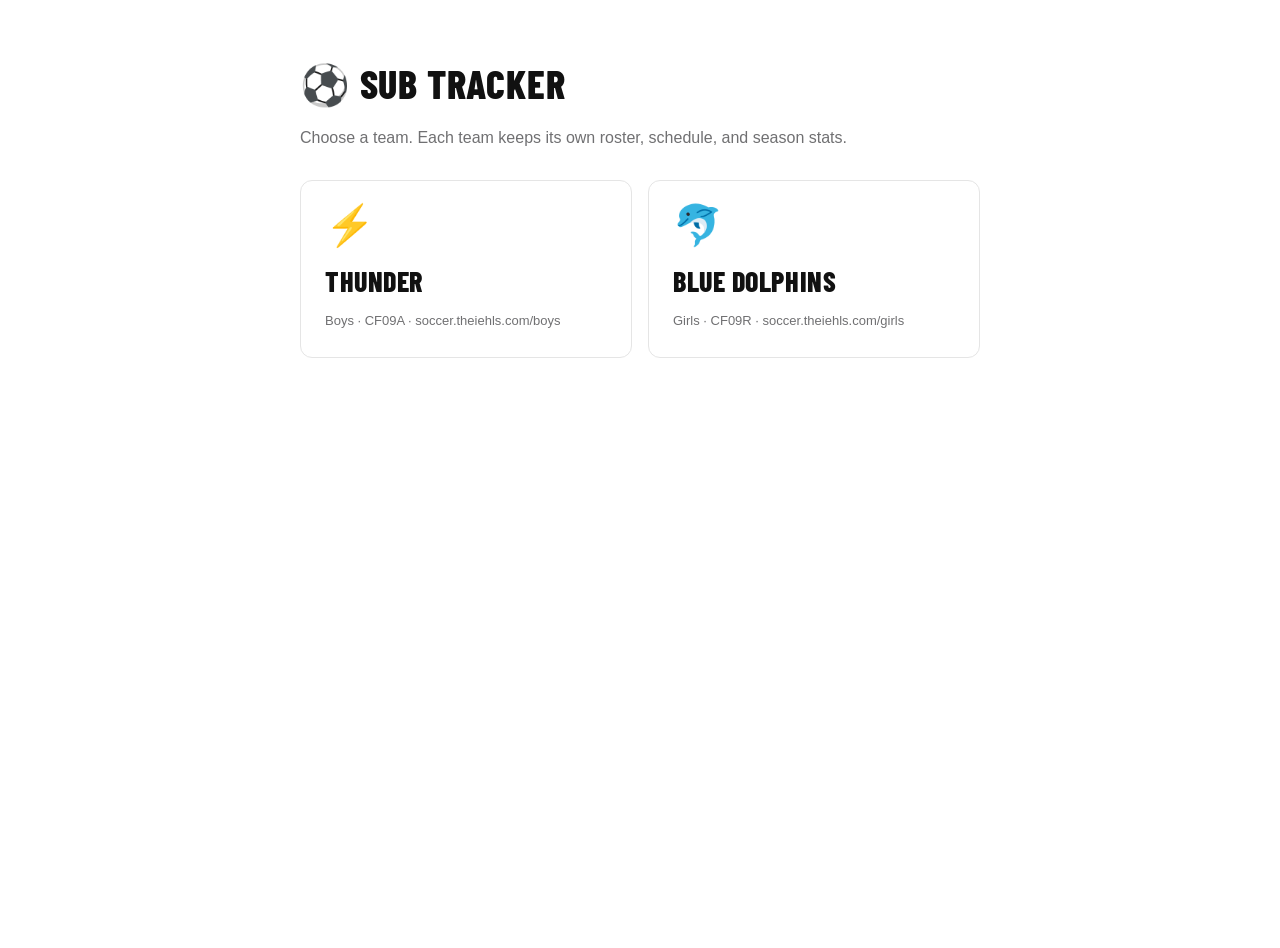
==== commit c897bafd: "Two teams: serve /boys and /girls from one codebase; schedule and tiers editable in Settings - Split" ====
--- a/index.html
+++ b/index.html
@@ -3,2298 +3,46 @@
 <head>
 <meta charset="UTF-8">
 <meta name="viewport" content="width=device-width, initial-scale=1.0">
-<title>Sub Tracker</title>
+<title>Sub Tracker — Choose Team</title>
 <link rel="icon" href="data:image/svg+xml,<svg xmlns='http://www.w3.org/2000/svg' viewBox='0 0 32 32'><rect width='32' height='32' rx='6' fill='%23111111'/><text x='16' y='24' text-anchor='middle' font-size='22'>⚽</text></svg>">
+<link rel="stylesheet" href="/app.css">
 <style>
-/* ── FONTS ── */
-@import url('https://fonts.googleapis.com/css2?family=DM+Mono:wght@400;500&family=Barlow+Condensed:wght@700;800&family=Helvetica+Neue:wght@400;500&display=swap');
-
-/* ── NIKE DESIGN SYSTEM TOKENS ── */
-:root {
-  /* Nike core */
-  --black: #111111;
-  --white: #FFFFFF;
-  --grey-50:  #FAFAFA;
-  --grey-100: #F5F5F5;
-  --grey-200: #E5E5E5;
-  --grey-300: #CACACB;
-  --grey-500: #707072;
-  --grey-700: #39393B;
-  --grey-800: #28282A;
-  --grey-900: #1F1F21;
-
-  /* Semantic */
-  --red:    #D30005;
-  --green:  #007D48;
-  --blue:   #1151FF;
-  --orange: #FF5000;
-
-  /* Text */
-  --text-primary:   #111111;
-  --text-secondary: #707072;
-  --text-disabled:  #9E9EA0;
-
-  /* Borders */
-  --border-primary:   #707072;
-  --border-secondary: #CACACB;
-  --border-active:    #111111;
-
-  /* Typography */
-  --font-display: 'Barlow Condensed', 'Helvetica Neue', Helvetica, Arial, sans-serif;
-  --font-body:    'Helvetica Neue', Helvetica, Arial, sans-serif;
-  --font-mono:    'DM Mono', 'Courier New', monospace;
-
-  /* Team accent (used ONLY for header branding — UI stays monochromatic) */
-  --bolt: #F5C518;
-  --bolt-d: #D4A810;
-
-  /* Jersey */
-  --j-blue: #1A5FB4;
-  --j-gray: #707072;
-
-  /* Positions — only color in the UI per Nike "product=color" principle */
-  --pos-fwd-bg: #FFF8E8; --pos-fwd-fg: #7A4A00;
-  --pos-mp-bg:  #E8F4FF; --pos-mp-fg:  #1A4A7A;
-  --pos-mc-bg:  #E8FFF0; --pos-mc-fg:  #1A5A2A;
-  --pos-def-bg: #FFE8F0; --pos-def-fg: #7A1A2A;
-}
-
-/* ── RESET ── */
-*, *::before, *::after { box-sizing: border-box; margin: 0; padding: 0; }
-html { -webkit-font-smoothing: antialiased; }
-body {
-  font-family: var(--font-body);
-  font-weight: 400;
-  background: var(--white);
-  color: var(--text-primary);
-  min-height: 100vh;
-  font-size: 16px;
-  line-height: 1.75;
-}
-
-/* ── PROMO BANNER ── */
-.promo-bar {
-  background: var(--black);
-  color: var(--white);
-  font-size: 12px;
-  font-weight: 500;
-  text-align: center;
-  padding: 8px 16px;
-  letter-spacing: 0.02em;
-  line-height: 1.5;
-}
-
-/* ── HEADER / NAV ── */
-header {
-  background: var(--white);
-  border-bottom: 1px solid var(--grey-200);
-  position: sticky;
-  top: 0;
-  z-index: 200;
-  height: 60px;
-  display: flex;
-  align-items: center;
-  justify-content: space-between;
-  padding: 0 48px;
-}
-.h-left { display: flex; align-items: center; gap: 12px; }
-.h-wordmark {
-  font-family: var(--font-display);
-  font-size: 26px;
-  font-weight: 800;
-  text-transform: uppercase;
-  letter-spacing: 0.08em;
-  color: var(--black);
-  line-height: 1;
-}
-.h-submark {
-  font-family: var(--font-display);
-  font-size: 24px;
-  font-weight: 800;
-  text-transform: uppercase;
-  letter-spacing: 0.08em;
-  color: var(--black);
-  line-height: 1;
-  display: flex;
-  align-items: center;
-  gap: 4px;
-  border-left: 1px solid var(--border-secondary);
-  padding-left: 16px;
-  margin-left: 4px;
-}
-.h-submark .bolt { color: var(--bolt); }
-.h-right { display: flex; align-items: center; gap: 8px; }
-.sync-dot {
-  display: inline-flex;
-  align-items: center;
-  gap: 6px;
-  padding: 4px 10px;
-  border-radius: 30px;
-  font-family: var(--font-mono);
-  font-size: 11px;
-  font-weight: 500;
-  border: 1px solid transparent;
-}
-.sync-dot .dot {
-  width: 8px;
-  height: 8px;
-  border-radius: 50%;
-  flex-shrink: 0;
-}
-.sync-dot.sd-ok     { background: #E8F8EE; border-color: #70C880; color: #1A5A2A; }
-.sync-dot.sd-ok     .dot { background: #007D48; }
-.sync-dot.sd-syncing{ background: var(--grey-100); border-color: var(--border-secondary); color: var(--text-secondary); }
-.sync-dot.sd-syncing .dot { background: var(--grey-300); animation: pulse 1s infinite; }
-.sync-dot.sd-warn   { background: #FFFBE8; border-color: #E8C040; color: #6A4A00; }
-.sync-dot.sd-unauth { background: #FFE8E8; border-color: #E08080; color: var(--red); }
-.sync-dot.sd-unauth .dot { background: var(--red); }
-@keyframes pulse { 0%,100%{opacity:1} 50%{opacity:.3} }
-
-/* ── NAV TABS ── */
-.tabs {
-  background: var(--white);
-  display: flex;
-  padding: 0 48px;
-  border-bottom: 1px solid var(--grey-200);
-  overflow-x: auto;
-  gap: 0;
-}
-.tabs::-webkit-scrollbar { display: none; }
-.tab {
-  padding: 12px 0;
-  margin-right: 32px;
-  font-size: 13px;
-  font-weight: 500;
-  color: var(--text-secondary);
-  cursor: pointer;
-  border-bottom: 2px solid transparent;
-  transition: color 0.15s, border-color 0.15s;
-  white-space: nowrap;
-  letter-spacing: 0.04em;
-  user-select: none;
-  text-transform: uppercase;
-  touch-action: manipulation;
-  -webkit-tap-highlight-color: transparent;
-}
-.tab:hover { color: var(--black); }
-.tab.on { color: var(--black); border-bottom-color: var(--black); }
-
-/* ── PAGES ── */
-.page { display: none; padding: 48px; max-width: 1200px; margin: 0 auto; }
-.page.on { display: block; }
-
-/* ── SECTION HEADINGS ── */
-.section-eyebrow {
-  font-size: 12px;
-  font-weight: 500;
-  color: var(--text-secondary);
-  text-transform: uppercase;
-  letter-spacing: 0.08em;
-  margin-bottom: 4px;
-}
-.section-title {
-  font-family: var(--font-display);
-  font-size: 32px;
-  font-weight: 800;
-  text-transform: uppercase;
-  letter-spacing: 0.04em;
-  line-height: 1.1;
-  color: var(--black);
-  margin-bottom: 24px;
-}
-.page-meta {
-  font-size: 14px;
-  font-weight: 500;
-  color: var(--text-secondary);
-  margin-bottom: 32px;
-  display: flex;
-  align-items: center;
-  gap: 8px;
-  flex-wrap: wrap;
-}
-.meta-sep { color: var(--grey-300); }
-
-/* ── CARDS ── */
-.card {
-  background: var(--white);
-  border: 1px solid var(--grey-200);
-  border-radius: 0;
-  padding: 24px;
-  margin-bottom: 1px;
-}
-.card-group { border: 1px solid var(--grey-200); margin-bottom: 24px; }
-.card-group .card { border: none; border-bottom: 1px solid var(--grey-200); margin-bottom: 0; }
-.card-group .card:last-child { border-bottom: none; }
-.card-label {
-  font-size: 12px;
-  font-weight: 500;
-  text-transform: uppercase;
-  letter-spacing: 0.08em;
-  color: var(--text-secondary);
-  margin-bottom: 16px;
-  display: flex;
-  justify-content: space-between;
-  align-items: center;
-}
-
-/* ── BUTTONS — Nike pill style ── */
-.btn {
-  display: inline-flex;
-  align-items: center;
-  gap: 6px;
-  padding: 12px 24px;
-  border-radius: 30px;
-  border: none;
-  font-family: var(--font-body);
-  font-size: 14px;
-  font-weight: 500;
-  cursor: pointer;
-  transition: background 0.2s ease, border-color 0.2s ease, color 0.2s ease;
-  white-space: nowrap;
-  letter-spacing: 0.01em;
-  line-height: 1.5;
-  touch-action: manipulation;
-  -webkit-tap-highlight-color: transparent;
-}
-.btn-primary {
-  background: var(--black);
-  color: var(--white);
-}
-.btn-primary:hover { background: var(--grey-500); }
-
-.btn-secondary {
-  background: transparent;
-  color: var(--black);
-  border: 1.5px solid var(--border-secondary);
-}
-.btn-secondary:hover { border-color: var(--border-primary); }
-
-.btn-sm {
-  padding: 8px 16px;
-  font-size: 13px;
-}
-
-.btn-ghost {
-  background: var(--grey-100);
-  color: var(--text-secondary);
-  border: none;
-}
-.btn-ghost:hover { background: var(--grey-200); }
-
-.btn-danger {
-  background: var(--red);
-  color: var(--white);
-  border: none;
-}
-.btn-danger:hover { background: #AA0004; }
-
-.btn-lock-on {
-  background: #E8F8EE;
-  color: var(--green);
-  border: 1.5px solid var(--green);
-  font-weight: 600;
-}
-.btn-lock-off {
-  background: var(--grey-100);
-  color: var(--text-primary);
-  border: 1.5px solid var(--border-secondary);
-}
-.btn-lock-off:hover { border-color: var(--border-primary); }
-
-/* ── BADGES ── */
-.badge {
-  display: inline-block;
-  padding: 2px 10px;
-  border-radius: 30px;
-  font-size: 11px;
-  font-weight: 500;
-  font-family: var(--font-body);
-  background: var(--grey-100);
-  border: 1px solid var(--border-secondary);
-  color: var(--text-secondary);
-  letter-spacing: 0.02em;
-}
-.badge-green { background: #E8F8EE; border-color: #70C880; color: var(--green); }
-.badge-warn  { background: #FFFBE8; border-color: #E8C040; color: #6A4A00; }
-.badge-red   { background: #FFE8E8; border-color: #E08080; color: var(--red); }
-.badge-blue  { background: #E8F0FF; border-color: #90B8F8; color: var(--blue); }
-.badge-bolt  { background: rgba(245,197,24,.12); border-color: var(--bolt-d); color: #6A4A00; }
-
-/* ── DIVIDER ── */
-.divider { height: 1px; background: var(--grey-200); margin: 24px 0; }
-
-/* ── JERSEY CHIP — Nike pill style ── */
-.jersey-chip {
-  display: inline-flex;
-  align-items: center;
-  gap: 8px;
-  padding: 8px 16px;
-  border-radius: 30px;
-  font-size: 13px;
-  font-weight: 500;
-  letter-spacing: 0.02em;
-  margin-bottom: 24px;
-}
-.jersey-home {
-  background: var(--grey-100);
-  color: var(--j-gray);
-  border: 1.5px solid var(--border-secondary);
-}
-.jersey-away {
-  background: #E8F0FF;
-  color: var(--j-blue);
-  border: 1.5px solid #90B8F8;
-}
-.j-dot {
-  width: 10px;
-  height: 10px;
-  border-radius: 50%;
-  display: inline-block;
-  flex-shrink: 0;
-}
-.j-dot-home { background: var(--j-gray); }
-.j-dot-away { background: var(--j-blue); }
-
-/* ── ALERTS ── */
-.alert {
-  padding: 12px 16px;
-  font-size: 14px;
-  font-weight: 400;
-  margin-bottom: 8px;
-  display: flex;
-  gap: 10px;
-  align-items: flex-start;
-  line-height: 1.5;
-  border-radius: 0;
-}
-.a-warn { background: #FFFBE8; border-left: 3px solid #E8C040; color: #6A4A00; }
-.a-ok   { background: #E8F8EE; border-left: 3px solid var(--green); color: #1A5A2A; }
-.a-info { background: #E8F0FF; border-left: 3px solid var(--blue); color: #1A2A6A; }
-
-/* ── ATTENDANCE GRID ── */
-.att-grid {
-  display: grid;
-  grid-template-columns: repeat(4, 1fr);
-  gap: 8px;
-  margin-bottom: 16px;
-}
-.att-btn {
-  border: 1.5px solid var(--border-secondary);
-  border-radius: 30px;
-  padding: 10px 8px;
-  text-align: center;
-  cursor: pointer;
-  transition: all 0.15s ease;
-  background: var(--white);
-  font-size: 14px;
-  font-weight: 500;
-  color: var(--text-primary);
-  user-select: none;
-  font-family: var(--font-body);
-  touch-action: manipulation;
-  -webkit-tap-highlight-color: transparent;
-}
-.att-btn:hover { border-color: var(--border-primary); }
-.att-btn.yes {
-  border-color: var(--black);
-  background: var(--black);
-  color: var(--white);
-}
-.att-btn.no { opacity: 0.32; text-decoration: line-through; color: var(--text-disabled); border-style: dashed; }
-
-/* ── ROTATION TABLE ── */
-.rot-block { margin-bottom: 24px; border: 1px solid var(--grey-200); }
-.rot-qhead {
-  background: var(--black);
-  color: var(--white);
-  padding: 10px 16px;
-  font-family: var(--font-display);
-  font-size: 18px;
-  font-weight: 800;
-  text-transform: uppercase;
-  letter-spacing: 0.08em;
-  display: flex;
-  justify-content: space-between;
-  align-items: center;
-}
-.rot-qhead .qtime {
-  font-family: var(--font-mono);
-  font-size: 11px;
-  font-weight: 400;
-  color: var(--grey-500);
-  letter-spacing: 0.04em;
-}
-.rot-tbl { width: 100%; border-collapse: collapse; }
-.rot-tbl th {
-  background: var(--grey-100);
-  color: var(--text-secondary);
-  padding: 8px 16px;
-  font-size: 11px;
-  font-weight: 500;
-  text-transform: uppercase;
-  letter-spacing: 0.06em;
-  text-align: center;
-  border-bottom: 1px solid var(--grey-200);
-}
-.rot-tbl th:first-child { text-align: left; width: 100px; }
-.rot-tbl td {
-  padding: 10px 16px;
-  font-size: 14px;
-  font-weight: 500;
-  text-align: center;
-  border-top: 1px solid var(--grey-200);
-}
-.rot-tbl td:first-child {
-  font-size: 12px;
-  font-weight: 500;
-  color: var(--text-secondary);
-  text-transform: uppercase;
-  letter-spacing: 0.06em;
-  background: var(--grey-50);
-  text-align: left;
-}
-/* Position colors — the only non-grey color in the UI */
-.cfwd { background: var(--pos-fwd-bg); color: var(--pos-fwd-fg); }
-.cmp  { background: var(--pos-mp-bg);  color: var(--pos-mp-fg);  }
-.cmc  { background: var(--pos-mc-bg);  color: var(--pos-mc-fg);  }
-.cdef { background: var(--pos-def-bg); color: var(--pos-def-fg); }
-.cout { color: var(--text-secondary); font-style: italic; font-size: 12px; font-weight: 400; }
-.editable { cursor: pointer; touch-action: manipulation; -webkit-tap-highlight-color: transparent; }
-.editable:hover { outline: 2px solid var(--black); outline-offset: -2px; }
-
-/* ── LOCK BAR ── */
-.lock-bar {
-  display: flex;
-  gap: 8px;
-  align-items: center;
-  flex-wrap: wrap;
-  padding: 12px 16px;
-  background: var(--grey-100);
-  border: 1px solid var(--grey-200);
-  margin-bottom: 16px;
-}
-.lock-msg {
-  font-size: 13px;
-  font-weight: 500;
-  color: var(--text-secondary);
-  flex: 1;
-}
-
-/* ── CELL DROPDOWN ── */
-.cell-drop {
-  position: fixed;
-  z-index: 500;
-  background: var(--white);
-  border: 1px solid var(--black);
-  border-radius: 0;
-  box-shadow: 0 8px 24px rgba(0,0,0,0.15);
-  min-width: 130px;
-  max-height: 220px;
-  overflow-y: auto;
-}
-.cell-drop div {
-  padding: 10px 16px;
-  font-size: 14px;
-  font-weight: 400;
-  cursor: pointer;
-  border-bottom: 1px solid var(--grey-100);
-}
-.cell-drop div:last-child { border-bottom: none; }
-.cell-drop div:hover { background: var(--grey-100); }
-.cell-drop div.curr { font-weight: 500; color: var(--black); }
-
-/* ── SCORE ── */
-.score-row { display: flex; gap: 16px; align-items: flex-end; flex-wrap: wrap; margin-bottom: 16px; }
-.score-in {
-  width: 72px;
-  font-family: var(--font-mono);
-  font-size: 28px;
-  font-weight: 500;
-  text-align: center;
-  border: 1.5px solid var(--border-secondary);
-  border-radius: 0;
-  padding: 8px;
-  color: var(--text-primary);
-  background: var(--grey-100);
-}
-.score-in:focus { border-color: var(--border-active); outline: 2px solid rgba(39,93,197,1); }
-.score-display {
-  font-family: var(--font-display);
-  font-size: 36px;
-  font-weight: 800;
-  letter-spacing: 0.04em;
-  color: var(--black);
-  text-transform: uppercase;
-}
-
-/* ── CAPTAIN ── */
-.cap-row { display: flex; gap: 10px; align-items: center; flex-wrap: wrap; margin-bottom: 12px; }
-.cap-chip {
-  padding: 8px 16px;
-  border-radius: 30px;
-  font-size: 13px;
-  font-weight: 500;
-  background: var(--grey-100);
-  border: 1.5px solid var(--border-secondary);
-  color: var(--text-primary);
-  display: flex;
-  align-items: center;
-  gap: 6px;
-}
-.cap-chip .star { color: var(--bolt); font-size: 14px; }
-
-/* ── EMAIL BOX ── */
-.email-box {
-  background: var(--grey-100);
-  border: 1px solid var(--grey-200);
-  padding: 16px;
-  font-family: var(--font-mono);
-  font-size: 12px;
-  line-height: 1.8;
-  color: var(--text-primary);
-  white-space: pre-wrap;
-  margin-bottom: 12px;
-  max-height: 240px;
-  overflow-y: auto;
-  border-radius: 0;
-}
-
-/* ── SEASON STATS ── */
-.stats-tbl { width: 100%; border-collapse: collapse; font-size: 14px; }
-.stats-tbl th {
-  background: var(--black);
-  color: var(--white);
-  padding: 10px 14px;
-  text-align: left;
-  font-size: 11px;
-  font-weight: 500;
-  text-transform: uppercase;
-  letter-spacing: 0.07em;
-}
-.stats-tbl td {
-  padding: 10px 14px;
-  border-bottom: 1px solid var(--grey-200);
-  font-size: 13px;
-  font-weight: 400;
-}
-.stats-tbl tr:last-child td { border-bottom: none; }
-.stats-tbl tr:hover td { background: var(--grey-50); }
-.stats-tbl td:first-child { font-weight: 500; font-size: 14px; }
-.pips { display: flex; gap: 4px; }
-.pip {
-  width: 22px;
-  height: 22px;
-  border-radius: 4px;
-  display: inline-flex;
-  align-items: center;
-  justify-content: center;
-  font-size: 10px;
-  font-weight: 500;
-  font-family: var(--font-mono);
-}
-.pfwd { background: var(--pos-fwd-bg); color: var(--pos-fwd-fg); }
-.pmp  { background: var(--pos-mp-bg);  color: var(--pos-mp-fg); }
-.pmc  { background: var(--pos-mc-bg);  color: var(--pos-mc-fg); }
-.pdef { background: var(--pos-def-bg); color: var(--pos-def-fg); }
-.pip.hi { outline: 2px solid var(--red); }
-
-/* ── SCHEDULE GRID ── */
-.sched-grid { display: grid; grid-template-columns: repeat(3, 1fr); gap: 1px; background: var(--grey-200); border: 1px solid var(--grey-200); }
-.sc {
-  background: var(--white);
-  padding: 24px;
-  cursor: pointer;
-  transition: background 0.15s ease;
-  touch-action: manipulation;
-  -webkit-tap-highlight-color: transparent;
-}
-.sc:hover { background: var(--grey-50); }
-.sc.next { background: var(--grey-50); }
-.sc.done { opacity: 0.5; }
-.sc .gnum {
-  font-size: 11px;
-  font-weight: 500;
-  color: var(--text-secondary);
-  text-transform: uppercase;
-  letter-spacing: 0.08em;
-  margin-bottom: 4px;
-}
-.sc .gdate {
-  font-family: var(--font-display);
-  font-size: 24px;
-  font-weight: 800;
-  text-transform: uppercase;
-  letter-spacing: 0.04em;
-  color: var(--black);
-  margin-bottom: 2px;
-  line-height: 1.1;
-}
-.sc .gtime { font-size: 13px; font-weight: 400; color: var(--text-secondary); margin-bottom: 6px; }
-.sc .gvs { font-size: 14px; font-weight: 500; color: var(--text-primary); margin-bottom: 4px; }
-.sc .gloc { font-size: 12px; font-weight: 400; color: var(--text-secondary); margin-bottom: 8px; }
-.sc .gstatus {
-  display: inline-block;
-  padding: 2px 10px;
-  border-radius: 30px;
-  font-size: 11px;
-  font-weight: 500;
-  text-transform: uppercase;
-  letter-spacing: 0.04em;
-}
-.std { background: #E8F8EE; color: var(--green); }
-.stn { background: var(--black); color: var(--white); }
-.stu { background: var(--grey-100); color: var(--text-secondary); }
-
-/* ── PRINT SHEET — screen preview ── */
-@media screen {
-  .print-copies { display: grid; gap: 16px; }
-  .print-copy-card {
-    border: 1px solid #000;
-    padding: 12px;
-    background: #fff;
-    font-family: Arial, sans-serif;
-    font-size: 11px;
-  }
-  .pc-header { border-bottom: 2px solid #000; padding-bottom: 6px; margin-bottom: 8px; }
-  .pc-title { font-size: 13px; font-weight: 700; }
-  .pc-meta { font-size: 11px; color: #444; line-height: 1.5; }
-  .pc-table { width: 100%; border-collapse: collapse; font-size: 11px; margin-top: 8px; }
-  .pc-table th {
-    background: #e8e8e8;
-    border: 1.5px solid #666;
-    padding: 5px 7px;
-    font-weight: 700;
-    text-align: center;
-    font-size: 10px;
-    line-height: 1.3;
-  }
-  .pc-table th:first-child { text-align: left; min-width: 72px; }
-  .pc-table td {
-    border: 1px solid #aaa;
-    padding: 5px 7px;
-    text-align: center;
-    vertical-align: middle;
-  }
-  .pc-table td:first-child {
-    text-align: left;
-    font-weight: 700;
-    background: #f4f4f4;
-    font-size: 10px;
-    text-transform: uppercase;
-    letter-spacing: 0.04em;
-    white-space: nowrap;
-  }
-  .pc-table td.player-name { font-weight: 600; text-align: center; }
-  .pc-table tr.out-row td { color: #555; font-style: italic; text-align: center; }
-  .pc-table tr.out-row td:first-child { text-align: left; }
-  /* Alternating row tint for readability */
-  .pc-table tbody tr:nth-child(even) td { background: #fafafa; }
-  .pc-table tbody tr:nth-child(even) td:first-child { background: #efefef; }
-  /* Quarter column group separators */
-  .pc-table th.q-start, .pc-table td.q-start { border-left: 2.5px solid #333; }
-}
-
-/* ── PRINT MEDIA — B&W, ink-minimal ── */
-@page { size: letter portrait; margin: 0.25in; }
-@media print {
-  .promo-bar, header, .tabs, .no-print,
-  .lock-bar, #alertBox, #doneCard, #capCard, #emailCard,
-  .page-header-row { display: none !important; }
-  body { background: #fff; font-family: Arial, sans-serif; font-size: 10pt; }
-  .page.on { padding: 4px; max-width: 100%; }
-  .print-copies { display: block; }
-  .print-copy-card {
-    border: 1px solid #000;
-    padding: 5px 6px;
-    page-break-inside: avoid;
-    break-inside: avoid;
-    margin-bottom: 6px;
-    background: #fff;
-  }
-  .pc-header { border-bottom: 2px solid #000; padding-bottom: 3px; margin-bottom: 4px; }
-  .pc-title { font-size: 10pt; font-weight: 700; }
-  .pc-meta { font-size: 8pt; color: #444; line-height: 1.4; }
-  .pc-table { width: 100%; border-collapse: collapse; font-size: 8pt; margin-top: 4px; }
-  .pc-table th { background: #eee !important; border: 1px solid #999; padding: 2px 4px; font-weight: 700; text-align: center; print-color-adjust: exact; -webkit-print-color-adjust: exact; font-size: 7.5pt; line-height: 1.3; }
-  .pc-table th:first-child { text-align: left; }
-  .pc-table td { border: 1px solid #999; padding: 2px 4px; text-align: center; vertical-align: middle; line-height: 1.3; }
-  .pc-table td:first-child { text-align: left; font-weight: 700; background: #f0f0f0 !important; font-size: 7.5pt; text-transform: uppercase; letter-spacing: 0.03em; print-color-adjust: exact; -webkit-print-color-adjust: exact; }
-  .pc-table td.player-name { font-weight: 600; text-align: center; }
-  .pc-table tr.out-row td { color: #555; font-style: italic; text-align: center; font-size: 7.5pt; line-height: 1.3; }
-  .pc-table tr.out-row td:first-child { text-align: left; }
-  .pc-table th.q-start, .pc-table td.q-start { border-left: 2pt solid #333; }
-  .no-print { display: none !important; }
-}
-
-/* ── INPUTS ── */
-input[type=text], input[type=number], input[type=password], select {
-  font-family: var(--font-body);
-  font-size: 14px;
-  font-weight: 400;
-  padding: 10px 12px;
-  border: 1.5px solid var(--border-secondary);
-  border-radius: 8px;
-  background: var(--grey-100);
-  color: var(--text-primary);
-  outline: none;
-  transition: border-color 0.15s;
-}
-input:focus, select:focus {
-  border-color: var(--border-active);
-  background: var(--white);
-  outline: 2px solid rgba(39,93,197,1);
-  outline-offset: 0;
-}
-label {
-  font-size: 12px;
-  font-weight: 500;
-  color: var(--text-secondary);
-  text-transform: uppercase;
-  letter-spacing: 0.06em;
-  display: block;
-  margin-bottom: 6px;
-}
-
-/* ── EQUITY BAR ── */
-.eq-row { display: flex; align-items: center; gap: 12px; margin-bottom: 8px; }
-.eq-name { width: 72px; font-size: 13px; font-weight: 500; }
-.eq-track { flex: 1; background: var(--grey-200); height: 8px; border-radius: 0; overflow: hidden; }
-.eq-fill { height: 100%; background: var(--black); border-radius: 0; transition: width 0.3s; }
-.eq-val { font-family: var(--font-mono); font-size: 12px; color: var(--text-secondary); width: 52px; text-align: right; }
-
-/* ── CAP SEASON GRID ── */
-.cap-grid { display: flex; flex-wrap: wrap; gap: 8px; margin-top: 12px; }
-.cap-cell {
-  background: var(--grey-100);
-  border: 1px solid var(--grey-200);
-  padding: 12px 16px;
-  text-align: center;
-  min-width: 88px;
-}
-.cap-cell .cn { font-size: 14px; font-weight: 500; }
-.cap-cell .cc { font-family: var(--font-mono); font-size: 11px; color: var(--text-secondary); }
-
-/* ── ROSTER ── */
-.roster-chips { display: flex; flex-wrap: wrap; gap: 8px; margin-bottom: 16px; }
-.roster-chip {
-  display: flex;
-  align-items: center;
-  gap: 6px;
-  background: var(--grey-100);
-  padding: 6px 12px;
-  border-radius: 30px;
-  border: 1px solid var(--border-secondary);
-  font-size: 14px;
-  font-weight: 500;
-}
-.roster-chip button {
-  background: none;
-  border: none;
-  cursor: pointer;
-  color: var(--text-secondary);
-  font-size: 12px;
-  padding: 0;
-  line-height: 1;
-  transition: color 0.1s;
-}
-.roster-chip button:hover { color: var(--red); }
-
-/* ── UTILITY ── */
-.flex { display: flex; }
-.fb { display: flex; justify-content: space-between; align-items: center; }
-.gap8 { gap: 8px; } .gap12 { gap: 12px; } .gap16 { gap: 16px; }
-.wrap { flex-wrap: wrap; }
-.mt8 { margin-top: 8px; } .mt16 { margin-top: 16px; } .mt24 { margin-top: 24px; }
-.mb8 { margin-bottom: 8px; } .mb16 { margin-bottom: 16px; }
-.mono { font-family: var(--font-mono); }
-.sm { font-size: 13px; } .xs { font-size: 12px; }
-.muted { color: var(--text-secondary); }
-.bold { font-weight: 500; }
-hr { border: none; border-top: 1px solid var(--grey-200); margin: 24px 0; }
-
-/* ── TOAST ── */
-.toast {
-  position: fixed;
-  bottom: 24px;
-  left: 50%;
-  transform: translateX(-50%);
-  background: var(--black);
-  color: var(--white);
-  padding: 12px 24px;
-  border-radius: 30px;
-  font-size: 14px;
-  font-weight: 500;
-  z-index: 999;
-  opacity: 0;
-  transition: opacity 0.3s;
-  pointer-events: none;
-}
-.toast.show { opacity: 1; }
-
-/* ── PHONE SCREENSHOT OVERLAY ── */
-.phone-overlay {
-  display: none;
-  position: fixed;
-  inset: 0;
-  background: #fff;
-  z-index: 900;
-  overflow-y: auto;
-  -webkit-overflow-scrolling: touch;
-}
-.phone-overlay.open { display: block; }
-.phone-overlay-bar {
-  position: sticky;
-  top: 0;
-  background: var(--black);
-  color: var(--white);
-  padding: 14px 16px;
-  display: flex;
-  justify-content: space-between;
-  align-items: center;
-  z-index: 1;
-}
-.phone-overlay-bar span { font-size: 14px; font-weight: 500; }
-.phone-overlay-bar button {
-  background: none;
-  border: none;
-  color: var(--white);
-  font-size: 22px;
-  cursor: pointer;
-  padding: 0 4px;
-  line-height: 1;
-  touch-action: manipulation;
-  -webkit-tap-highlight-color: transparent;
-}
-
-@media (max-width: 768px) {
-  header { padding: 0 16px; }
-  .tabs { padding: 0 16px; }
-  .page { padding: 24px 16px; }
-  .h-wordmark { font-size: 18px; }
-  .h-submark { font-size: 17px; padding-left: 12px; }
-  .att-grid { grid-template-columns: repeat(4, 1fr); }
-  .sched-grid { grid-template-columns: repeat(2, 1fr); }
-  .print-copies { grid-template-columns: 1fr; }
-  .rot-block { overflow-x: auto; -webkit-overflow-scrolling: touch; }
-}
+.chooser{max-width:720px;margin:48px auto;padding:0 20px}
+.chooser h1{font-family:var(--font-display,'Barlow Condensed',sans-serif);font-size:40px;font-weight:800;letter-spacing:.02em;margin:0 0 6px}
+.chooser p{color:var(--text-secondary,#707072);margin:0 0 28px}
+.team-grid{display:grid;grid-template-columns:repeat(auto-fit,minmax(260px,1fr));gap:16px}
+.team-card{display:block;text-decoration:none;color:inherit;border:1px solid var(--grey-200,#e5e5e5);border-radius:12px;padding:24px;background:#fff;transition:transform .12s,box-shadow .12s}
+.team-card:hover{transform:translateY(-2px);box-shadow:0 6px 20px rgba(0,0,0,.08)}
+.team-card .emoji{font-size:40px;line-height:1;margin-bottom:12px}
+.team-card .name{font-family:var(--font-display,'Barlow Condensed',sans-serif);font-size:28px;font-weight:800;letter-spacing:.02em}
+.team-card .meta{color:var(--text-secondary,#707072);font-size:13px;margin-top:4px}
+.team-card .last{display:inline-block;margin-top:12px;font-size:11px;font-weight:600;letter-spacing:.06em;text-transform:uppercase;color:#1a7f37}
 </style>
 </head>
 <body>
-
-<!-- Promo bar -->
-<div id="promoBar" class="promo-bar no-print">Sub Tracker</div>
-
-<!-- Header -->
-<header>
-  <div class="h-left">
-    <div class="h-wordmark">⚽ SUB TRACKER</div>
-    <div class="h-submark"><span class="bolt">⚡</span> <span id="hTeamName">—</span></div>
-  </div>
-  <div class="h-right">
-    <div id="syncBadge" class="sync-dot" style="display:none"></div>
-  </div>
-</header>
-
-<!-- Tabs -->
-<div class="tabs">
-  <div class="tab on" onclick="nav('schedule',this)">Schedule</div>
-  <div class="tab" id="tabPlan" onclick="navPlanTab(this)">Game Plan</div>
-  <div class="tab"    onclick="nav('print',this)">Print Sheet</div>
-  <div class="tab"    onclick="nav('season',this)">Season Stats</div>
-  <div class="tab"    onclick="nav('settings',this)">Settings</div>
-</div>
-
-<!-- ══ PLAN ══ -->
-<div id="page-plan" class="page">
-  <div class="page-header-row fb mb16 wrap gap8 no-print">
-    <div>
-      <div class="section-eyebrow" id="planEyebrow">Game 2</div>
-      <div class="section-title" id="planTitle">Home vs AP09B</div>
-    </div>
-    <div class="flex gap8 wrap">
-      <button class="btn btn-secondary btn-sm" onclick="prevG()">← Prev</button>
-      <button class="btn btn-secondary btn-sm" onclick="nextG()">Next →</button>
-    </div>
-  </div>
-  <div class="page-meta" id="planMeta">—</div>
-
-  <div id="jerseyBanner"></div>
-
-  <!-- Captains -->
-  <div class="card-group no-print" id="capCard">
-    <div class="card">
-      <div class="card-label">Captains <span id="capNote" class="badge badge-warn">Suggested</span></div>
-      <div id="capArea"></div>
-    </div>
-  </div>
-
-  <!-- Attendance -->
-  <div class="card-group no-print">
-    <div class="card">
-      <div class="card-label">Attendance <span id="attBadge" class="badge">8/8</span></div>
-      <div class="att-grid" id="attGrid"></div>
-      <div class="flex gap8 wrap">
-        <button class="btn btn-primary btn-sm" onclick="doGenerate()">⚡ Generate Rotation</button>
-        <button class="btn btn-secondary btn-sm" onclick="allPresent()">All Present</button>
-        <button class="btn btn-secondary btn-sm" id="reshuffleBtn" style="display:none" onclick="doReshuffle()">↻ Reshuffle</button>
-      </div>
-    </div>
-  </div>
-
-  <div id="alertBox"></div>
-
-  <!-- Lock bar -->
-  <div id="lockBar" class="lock-bar no-print" style="display:none">
-    <span id="lockMsg" class="lock-msg">—</span>
-    <button class="btn btn-sm" id="lockBtn" onclick="toggleLock()">🔓 Lock Plan</button>
-    <button class="btn btn-secondary btn-sm" id="regenBtn" onclick="doGenerate()">↺ Regenerate</button>
-  </div>
-
-  <!-- Rotation -->
-  <div id="rotArea"></div>
-
-  <!-- Score -->
-  <div id="doneCard" class="card-group no-print" style="display:none">
-    <div class="card">
-      <div class="card-label">Game Result</div>
-      <div id="scoreDisplay"></div>
-    </div>
-  </div>
-
-  <!-- Email -->
-  <div id="emailCard" class="card-group no-print" style="display:none">
-    <div class="card">
-      <div class="card-label">Parent Game-Day Email</div>
-      <div id="emailBody" class="email-box"></div>
-      <button class="btn btn-primary btn-sm" onclick="copyEmail()">Copy to Clipboard</button>
-    </div>
+<div class="chooser">
+  <h1>⚽ SUB TRACKER</h1>
+  <p>Choose a team. Each team keeps its own roster, schedule, and season stats.</p>
+  <div class="team-grid">
+    <a class="team-card" href="/boys/" data-slug="boys">
+      <div class="emoji">⚡</div>
+      <div class="name">THUNDER</div>
+      <div class="meta">Boys · CF09A · soccer.theiehls.com/boys</div>
+    </a>
+    <a class="team-card" href="/girls/" data-slug="girls">
+      <div class="emoji">🐬</div>
+      <div class="name">BLUE DOLPHINS</div>
+      <div class="meta">Girls · CF09R · soccer.theiehls.com/girls</div>
+    </a>
   </div>
 </div>
-
-<!-- ══ SEASON ══ -->
-<div id="page-season" class="page">
-  <div id="seasonEyebrow" class="section-eyebrow">—</div>
-  <div class="section-title">Season Stats</div>
-  <div class="card-group mb16">
-    <div class="card"><div id="seasonSum" class="flex gap16 wrap"></div></div>
-  </div>
-  <div class="card-group mb16">
-    <div class="card">
-      <div class="card-label">Player Stats</div>
-      <div id="statsAlerts"></div>
-      <div style="overflow-x:auto;margin-top:8px">
-        <table class="stats-tbl"><thead><tr>
-          <th>Player</th><th>Games</th><th>Total Min</th><th>Avg/Game</th>
-          <th>FWD</th><th>Mid-P</th><th>Mid-C</th><th>DEF</th>
-          <th>Cap×</th><th>Position Mix</th>
-        </tr></thead><tbody id="statsBody"></tbody></table>
-      </div>
-    </div>
-  </div>
-  <div class="card-group mb16">
-    <div class="card">
-      <div class="card-label">Playing Time Equity</div>
-      <div id="equityBars" class="mt8"></div>
-    </div>
-  </div>
-  <div class="card-group">
-    <div class="card">
-      <div class="card-label">Captain Rotation</div>
-      <div class="xs muted mb8">Each player captains before anyone gets a 2nd turn. Game 1: Evan & Beckem.</div>
-      <div id="capSeason" class="cap-grid"></div>
-    </div>
-  </div>
-</div>
-
-<!-- ══ PRINT ══ -->
-<div id="page-print" class="page">
-  <div id="printEyebrow" class="section-eyebrow no-print">—</div>
-  <div class="section-title no-print">Game Day Sub Sheet</div>
-  <div class="flex gap8 wrap mb16 no-print" style="align-items:flex-end">
-    <div>
-      <label>Select Game</label>
-      <select id="printSel" onchange="renderPrint()"><option value="">Choose…</option></select>
-    </div>
-    <button class="btn btn-primary" onclick="window.print()" style="margin-top:22px">Print →</button>
-    <button id="phoneViewBtn" class="btn btn-secondary" onclick="openPhoneView()" style="margin-top:22px;display:none">📱 Screenshot View</button>
-  </div>
-  <div id="printArea"><div class="muted sm" style="padding:24px 0">Select a game above to preview the print sheet.</div></div>
-</div>
-
-<!-- ══ SCHEDULE ══ -->
-<div id="page-schedule" class="page on">
-  <div id="schedEyebrow" class="section-eyebrow">Spring 2026</div>
-  <div class="section-title">Season Schedule</div>
-  <div class="sched-grid" id="schedGrid"></div>
-</div>
-
-<!-- ══ SETTINGS ══ -->
-<div id="page-settings" class="page">
-  <div id="settingsEyebrow" class="section-eyebrow">—</div>
-  <div class="section-title">Settings</div>
-  <div class="card-group mb16">
-    <div class="card">
-      <div class="card-label">Roster <button class="btn btn-sm" id="rosterLockBtn" onclick="toggleRosterLock()">🔒 Locked</button></div>
-      <div id="rosterList"></div>
-      <div id="rosterEditArea" style="display:none">
-        <hr>
-        <div class="flex gap8 wrap" style="align-items:flex-end">
-          <div><label>Add Player</label><input type="text" id="newName" placeholder="First name" style="width:160px"></div>
-          <button class="btn btn-primary btn-sm" onclick="addPlayer()" style="margin-top:22px">+ Add</button>
-        </div>
-      </div>
-    </div>
-  </div>
-  <div class="card-group mb16">
-    <div class="card">
-      <div class="card-label">Team Details <button class="btn btn-sm" id="teamLockBtn" onclick="toggleTeamLock()">🔒 Locked</button></div>
-      <div id="teamReadArea"></div>
-      <div id="teamEditArea" style="display:none">
-        <div class="flex gap16 wrap" style="align-items:flex-end;margin-top:4px">
-          <div><label>Team Name</label><input type="text" id="cfgTeamName" placeholder="Thunder" style="width:160px"></div>
-          <div><label>Team Code</label><input type="text" id="cfgTeamCode" placeholder="CF09A" style="width:120px"></div>
-          <div><label>Location</label><input type="text" id="cfgTeamLoc" placeholder="Cedar Falls, IA" style="width:180px"></div>
-          <div><label>Season</label><input type="text" id="cfgSeason" placeholder="Spring 2026" style="width:140px"></div>
-          <button class="btn btn-primary btn-sm" onclick="saveTeamCfg()" style="margin-top:22px">Save</button>
-        </div>
-      </div>
-    </div>
-  </div>
-  <div class="card-group mb16">
-    <div class="card">
-      <div class="card-label">Cloud Sync</div>
-      <div class="flex gap8 wrap" style="align-items:flex-end">
-        <div>
-          <label>Coach Token (write access)</label>
-          <input type="password" id="coachTokenInput" placeholder="Enter token to enable saving" style="width:240px" autocomplete="new-password">
-        </div>
-        <button class="btn btn-primary btn-sm" onclick="saveCoachToken()" style="margin-top:22px">Save Token</button>
-        <button class="btn btn-secondary btn-sm" onclick="forcePullFromCloud()" style="margin-top:22px">Force Sync</button>
-      </div>
-      <div class="xs muted mt8" id="syncStatusMsg">Checking sync…</div>
-    </div>
-  </div>
-  <div class="card-group">
-    <div class="card">
-      <div class="card-label">Data Management</div>
-      <div class="flex gap8 wrap">
-        <button class="btn btn-secondary btn-sm" onclick="exportData()">Export JSON</button>
-        <button class="btn btn-secondary btn-sm" onclick="importData()">Import JSON</button>
-        <button class="btn btn-danger btn-sm" onclick="resetAll()">Reset All Data</button>
-      </div>
-      <div class="xs muted mt8">Export JSON creates a local backup in case of cloud issues. Import restores from a backup. Reset clears all local and cloud data.</div>
-    </div>
-  </div>
-</div>
-
-<!-- Cell dropdown -->
-<div id="cellDrop" class="cell-drop" style="display:none"></div>
-<!-- Toast -->
-<div id="toast" class="toast">Copied!</div>
-<!-- Phone Screenshot Overlay -->
-<div id="phoneOverlay" class="phone-overlay">
-  <div class="phone-overlay-bar">
-    <span>📱 Screenshot View</span>
-    <button onclick="closePhoneView()">✕</button>
-  </div>
-  <div style="text-align:center;padding:8px 16px 4px;font-size:12px;color:#666">Scroll to view the full lineup, then screenshot to save.</div>
-  <div id="phoneViewContent" style="padding:0 8px 40px"></div>
-</div>
-
 <script>
-// ══════════════════════════════════════
-// CONSTANTS
-// ══════════════════════════════════════
-const CFG_DEFAULTS={teamName:'Thunder',teamCode:'CF09A',teamLoc:'Cedar Falls, IA',season:'Spring 2026'};
-function getCfg(){return{...CFG_DEFAULTS,...(S&&S.cfg?S.cfg:{})};}
-function sanitize(s){return String(s).replace(/&/g,'&amp;').replace(/</g,'&lt;').replace(/>/g,'&gt;').replace(/"/g,'&quot;').replace(/'/g,'&#39;');}
-const POS  = ['Forward','Mid (P)','Mid (C)','Defense'];
-const PKEY = {'Forward':'fwd','Mid (P)':'mp','Mid (C)':'mc','Defense':'def'};
-const PCLS = {'Forward':'cfwd','Mid (P)':'cmp','Mid (C)':'cmc','Defense':'cdef'};
-const PLBL = {'Forward':'Forward','Mid (P)':'P-Mid','Mid (C)':'C-Mid','Defense':'Defense'};
-const PPIP = {'Forward':'pfwd','Mid (P)':'pmp','Mid (C)':'pmc','Defense':'pdef'};
-
-// Skill tiers — max 2 from either group per rotation slot (update here if ratings change)
-const TIER_TOP = ['Evan','Jack','Jacob'];    // strongest → middle
-const TIER_BOT = ['Theo','Ronan','Nathan'];  // weakest  → middle
-
-// ── Slot-time helpers ───────────────────
-// 7–8 players → rpq=2, split 5:00/5:00 (7-player: 1 carryover per quarter, all 3 bench players guaranteed slot 1)
-// 6 players   → rpq=3, split 3:30/3:30/3:00 with [4,3,3] stat minutes
-function fmtMin(m){
-  const mins=Math.floor(m),secs=Math.round((m-mins)*60);
-  return secs?`${mins}:${String(secs).padStart(2,'0')}`:`${mins}:00`;
-}
-function getSlotMins(rpq){
-  if(rpq===3)return[4,3,3]; // approx integer stat-minutes for 3:30/3:30/3:00
-  if(rpq===2)return[5,5];
-  const base=Math.floor(10/rpq);
-  return Array.from({length:rpq},(_,i)=>i===rpq-1?10-base*(rpq-1):base);
-}
-function getSlotTimes(rpq){
-  if(rpq===3)return[{mS:0,mE:3.5},{mS:3.5,mE:7},{mS:7,mE:10}];
-  if(rpq===2)return[{mS:0,mE:5},{mS:5,mE:10}];
-  let t=0;const base=Math.floor(10/rpq);
-  return Array.from({length:rpq},(_,i)=>{const s=t,e=i===rpq-1?10:t+base;t=e;return{mS:s,mE:e};});
-}
-
-// JERSEY RULE: Home = Gray, Away = Blue
-const GAMES = [
-  {id:1, date:'04/18', day:'Saturday, Apr 18', time:'4:30 PM', arrive:'4:00 PM',
-   home:false, opp:'CF09F', loc:'Cedar Valley Soccer Complex', field:'Field 2B'},
-  {id:2, date:'04/25', day:'Saturday, Apr 25', time:'3:00 PM', arrive:'2:30 PM',
-   home:true,  opp:'AP09B', loc:'Cedar Valley Soccer Complex', field:'Field 2A'},
-  {id:3, date:'05/02', day:'Saturday, May 2',  time:'1:30 PM', arrive:'1:00 PM',
-   home:false, opp:'TR09A', loc:'Traer Fields', field:'TR09'},
-  {id:4, date:'05/09', day:'Saturday, May 9',  time:'12:00 PM',arrive:'11:30 AM',
-   home:false, opp:'HD09F', loc:'Cedar Valley Soccer Complex', field:'Field 2C'},
-  {id:5, date:'05/16', day:'Saturday, May 16', time:'4:30 PM', arrive:'4:00 PM',
-   home:true,  opp:'LC09B', loc:'Cedar Valley Soccer Complex', field:'Field 2B'},
-  {id:6, date:'05/30', day:'Saturday, May 30', time:'3:00 PM', arrive:'2:30 PM',
-   home:true,  opp:'CF09H', loc:'Cedar Valley Soccer Complex', field:'Field 2A'},
-];
-
-const ROSTER0 = ['Evan','Theo','Mateo','Beckem','Ronan','Jack','Nathan','Jacob'];
-const G1R = [
-  ['Evan','Theo','Mateo','Beckem'],
-  ['Nathan','Jacob','Jack','Ronan'],
-  ['Mateo','Beckem','Theo','Evan'],
-  ['Ronan','Nathan','Jacob','Jack'],
-  ['Beckem','Mateo','Evan','Theo'],
-  ['Jacob','Ronan','Jack','Nathan'],
-  ['Theo','Evan','Beckem','Mateo'],
-  ['Jack','Jacob','Nathan','Ronan'],
-];
-
-// ── Jersey helper ─────────────────────
-// Home = Gray, Away = Blue
-function jerseyColor(g) { return g.home ? 'gray' : 'blue'; }
-function jerseyLabel(g) { return g.home ? 'GRAY — Home' : 'BLUE — Away'; }
-
-// ══════════════════════════════════════
-// STATE
-// ══════════════════════════════════════
-function buildG1Stats(){
-  const ps={};
-  ROSTER0.forEach(p=>{ps[p]={gp:0,min:0,pos:{'Forward':0,'Mid (P)':0,'Mid (C)':0,'Defense':0}};});
-  G1R.forEach(r=>POS.forEach((pos,i)=>{const p=r[i];if(p&&ps[p]){ps[p].min+=5;ps[p].pos[pos]++;}}));
-  ROSTER0.forEach(p=>{if(ps[p].min>0)ps[p].gp=1;});
-  return ps;
-}
-function fresh(){
-  return {
-    roster:[...ROSTER0],ps:buildG1Stats(),cfg:{},
-    capLog:[{gid:1,caps:['Evan','Beckem']}],
-    games:{'1':{done:true,att:[...ROSTER0],rots:G1R,rpq:2,locked:true,score:[7,1],caps:['Evan','Beckem']}},
-    gid:2
-  };
-}
-// ══════════════════════════════════════
-// CLOUD SYNC
-// ══════════════════════════════════════
-const STORAGE_KEY = 'thunder_v2';
-const TOKEN_KEY   = 'thunder_coach_token';
-const WORKER_URL  = 'https://soccer.theiehls.com/api';
-
-function getToken(){return localStorage.getItem(TOKEN_KEY)||'';}
-function setToken(t){t?localStorage.setItem(TOKEN_KEY,t):localStorage.removeItem(TOKEN_KEY);}
-
-function setSyncBadge(state){
-  const b=document.getElementById('syncBadge');if(!b)return;
-  const cfg={
-    ok:      {cls:'sd-ok',     label:'Synced'},
-    updated: {cls:'sd-ok',     label:'Updated'},
-    syncing: {cls:'sd-syncing',label:'Syncing'},
-    offline: {cls:'sd-warn',   label:'⚠ Offline'},
-    unauth:  {cls:'sd-unauth', label:'⚠ Token invalid'},
-  };
-  const c=cfg[state];
-  if(!c){b.style.display='none';return;}
-  b.className=`sync-dot ${c.cls}`;
-  b.innerHTML=`<span class="dot"></span>${c.label}`;
-  b.style.display='';
-  if(state==='unauth'){
-    b.style.cursor='pointer';
-    b.title='Click to go to Settings';
-    b.onclick=()=>{const t=document.querySelector('.tab[onclick*="settings"]');nav('settings',t);};
-  }else{
-    b.style.cursor='';
-    b.title='';
-    b.onclick=null;
-  }
-}
-
-async function pullFromCloud(){
-  try{const r=await fetch(WORKER_URL+'/data',{cache:'no-store'});return r.ok?r.json():null;}
-  catch{return null;}
-}
-
-async function pushToCloud(data){
-  const token=getToken();if(!token)return false;
-  try{
-    const r=await fetch(WORKER_URL+'/data',{
-      method:'PUT',
-      headers:{'Content-Type':'application/json','X-Coach-Token':token},
-      body:JSON.stringify(data)
-    });
-    if(r.status===401)return 'unauthorized';
-    return r.ok?'ok':'error';
-  }catch{return 'error';}
-}
-
-function rerenderCurrentPage(){
-  const name=document.querySelector('.page.on')?.id.replace('page-','')||'schedule';
-  if(name==='plan')renderPlan();
-  else if(name==='season')renderSeason();
-  else if(name==='schedule')renderSchedule();
-  else if(name==='print'){populatePrintSel();renderPrint();}
-  else if(name==='settings')renderSettings();
-}
-async function syncFromCloud(){
-  setSyncBadge('syncing');
-  const cloud=await pullFromCloud();
-  if(!cloud){setSyncBadge('offline');updateSyncMsg();return;}
-  const localTs=S._updatedAt||0,cloudTs=cloud._updatedAt||0;
-  if(cloudTs>localTs){
-    S=cloud;
-    localStorage.setItem(STORAGE_KEY,JSON.stringify(S));
-    setSyncBadge('updated');
-    renderHeader();rerenderCurrentPage();
-  }else{
-    setSyncBadge('ok');
-  }
-  updateSyncMsg();
-}
-
-async function forcePullFromCloud(){
-  setSyncBadge('syncing');
-  const cloud=await pullFromCloud();
-  if(!cloud){setSyncBadge('offline');showToast('Could not reach cloud.');return;}
-  S=cloud;
-  localStorage.setItem(STORAGE_KEY,JSON.stringify(S));
-  setSyncBadge('updated');
-  renderHeader();renderPlan();
-  updateSyncMsg();
-  showToast('Loaded latest data from cloud.');
-}
-
-function updateSyncMsg(){
-  const el=document.getElementById('syncStatusMsg');if(!el)return;
-  const token=getToken();
-  const inp=document.getElementById('coachTokenInput');
-  if(inp&&token&&!inp.value)inp.value='••••••••';
-  el.textContent=token
-    ?'Coach mode — changes save to cloud automatically.'
-    :'View-only mode — data loads from cloud on refresh. Enter token to enable saving.';
-}
-
-function renderHeader(){
-  const cfg=getCfg();
-  document.title=`Sub Tracker — ${cfg.teamName}`;
-  const pb=document.getElementById('promoBar');
-  if(pb)pb.textContent=`${cfg.teamName} U9 · ${cfg.teamCode} · ${cfg.teamLoc} · ${cfg.season}`;
-  const hn=document.getElementById('hTeamName');
-  if(hn)hn.textContent=cfg.teamName.toUpperCase();
-  const se=document.getElementById('seasonEyebrow');
-  if(se)se.textContent=`${cfg.teamName} · ${cfg.teamCode}`;
-  const pe=document.getElementById('printEyebrow');
-  if(pe)pe.textContent=`${cfg.teamName} · ${cfg.teamCode}`;
-  const sche=document.getElementById('schedEyebrow');
-  if(sche)sche.textContent=cfg.season;
-  const sete=document.getElementById('settingsEyebrow');
-  if(sete)sete.textContent=`${cfg.teamName} · ${cfg.teamCode}`;
-}
-
-function saveCoachToken(){
-  const v=document.getElementById('coachTokenInput').value.trim();
-  if(v==='••••••••')return;
-  setToken(v);
-  updateSyncMsg();
-  if(!v){showToast('Token cleared — view-only mode.');return;}
-  setSyncBadge('syncing');
-  pushToCloud(S).then(result=>{
-    if(result==='ok'){setSyncBadge('ok');showToast('Token valid — coach mode active.');}
-    else if(result==='unauthorized'){setSyncBadge('unauth');showToast('Token invalid — check and re-enter.');}
-    else{setSyncBadge('offline');showToast('Token saved — could not reach cloud to verify.');}
-  }).catch(()=>{setSyncBadge('offline');showToast('Token saved — network error.');});
-}
-
-function load(){try{const s=localStorage.getItem(STORAGE_KEY);if(s)return JSON.parse(s);}catch(e){}return fresh();}
-function save(){
-  S._updatedAt=Date.now();
-  localStorage.setItem(STORAGE_KEY,JSON.stringify(S));
-  pushToCloud(S).then(result=>{
-    if(result==='ok')setSyncBadge('ok');
-    else if(result==='unauthorized'){setSyncBadge('unauth');showToast('Coach token invalid — update it in Settings.');}
-    else setSyncBadge('offline');
-  }).catch(()=>setSyncBadge('offline'));
-}
-let S=load();
-
-// ══════════════════════════════════════
-// CAPTAINS
-// ══════════════════════════════════════
-function capCounts(){
-  const c={};S.roster.forEach(p=>c[p]=0);
-  (S.capLog||[]).forEach(({caps})=>caps.forEach(p=>{if(c[p]!==undefined)c[p]++;}));
-  return c;
-}
-function suggestCaps(gid){
-  // Always compute algorithmically, excluding this game's own capLog entry so confirmed
-  // caps don't inflate the count and bias the next suggestion.
-  const c={};S.roster.forEach(p=>c[p]=0);
-  (S.capLog||[]).filter(e=>e.gid!==gid).forEach(({caps})=>caps.forEach(p=>{if(c[p]!==undefined)c[p]++;}));
-  const att=getAtt(gid);
-  return [...att].map(p=>({p,c:c[p]||0}))
-    .sort((a,b)=>a.c!==b.c?a.c-b.c:S.roster.indexOf(a.p)-S.roster.indexOf(b.p))
-    .slice(0,2).map(x=>x.p);
-}
-function getAtt(gid){const gd=S.games[String(gid)];return gd&&gd.att?gd.att:[...S.roster];}
-
-// ══════════════════════════════════════
-// PARENT EMAIL
-// ══════════════════════════════════════
-function buildEmail(gid){
-  const g=GAMES.find(x=>x.id===gid);
-  const gd=S.games[String(gid)]||{};
-  const jersey=g.home?'GRAY':'BLUE';
-  const homeAway=g.home?`Home vs ${g.opp}`:`Away @ ${g.opp}`;
-  return `Hello ${getCfg().teamName} families,
-
-Quick note ahead of this week's game:
-
-Game: ${homeAway}
-Date: ${g.day}
-Location: ${g.loc} — ${g.field}
-Arrive by: ${g.arrive}
-Game time: ${g.time}
-Jerseys: Wear ${jersey}
-
-Thanks, Mark`;
-}
-
-// ══════════════════════════════════════
-// ROTATION GENERATOR
-// ══════════════════════════════════════
-function perms4(){
-  const r=[];
-  for(let a=0;a<4;a++)for(let b=0;b<4;b++)if(b!==a)for(let c=0;c<4;c++)if(c!==a&&c!==b)for(let d=0;d<4;d++)if(d!==a&&d!==b&&d!==c)r.push([a,b,c,d]);
-  return r;
-}
-const PERMS4=perms4();
-
-function bestPos(players,gp,sp,prevFirst,randFn,posWeights){
-  posWeights=posWeights||{};
-  let best=null,bestScore=Infinity;
-  for(const perm of PERMS4){
-    let score=0;
-    for(let pi=0;pi<4;pi++){
-      const pos=POS[perm[pi]],p=players[pi];
-      if((gp[p]&&gp[p][pos])||0)score+=500;
-      score+=((sp[p]&&sp[p][pos])||0)*3;
-      if(posWeights[p]&&posWeights[p][pos])score-=posWeights[p][pos]; // bonus for underplayed FWD/DEF
-    }
-    if(prevFirst){let m=0;for(let pi=0;pi<4;pi++)if(prevFirst[perm[pi]]===players[pi])m++;score+=m*8;}
-    score+=randFn()*0.5;
-    if(score<bestScore){bestScore=score;best=perm;}
-  }
-  const rot=new Array(4);for(let pi=0;pi<4;pi++)rot[best[pi]]=players[pi];return rot;
-}
-
-// Returns {playerName:'first'|'second'} for up to 2 players who were exclusively
-// in the same half-of-quarter group across the last 2 completed games.
-function computeGroupPrefs(){
-  const done=Object.entries(S.games)
-    .filter(([,gd])=>gd.done&&gd.rots)
-    .sort(([a],[b])=>parseInt(a)-parseInt(b));
-  if(done.length<2)return{};
-  const last2=done.slice(-2);
-  const result={};
-  S.roster.forEach(p=>{
-    let alwaysFirst=true,alwaysSecond=true,gameCount=0;
-    last2.forEach(([,gd])=>{
-      const rpq=gd.rpq||2;let fc=0,sc=0;
-      for(let q=0;q<4;q++){
-        if((gd.rots[q*rpq]||[]).includes(p))fc++;
-        else if((gd.rots[q*rpq+1]||[]).includes(p))sc++;
-      }
-      if(fc>0||sc>0)gameCount++;
-      if(fc>0&&sc===0)alwaysSecond=false;
-      else if(sc>0&&fc===0)alwaysFirst=false;
-      else if(fc>0||sc>0){alwaysFirst=false;alwaysSecond=false;}
-      // fc===0 && sc===0 → absent; don't break the streak
-    });
-    if(gameCount<2)return; // need data from both games
-    if(alwaysFirst)result[p]='first';
-    else if(alwaysSecond)result[p]='second';
-  });
-  const keys=Object.keys(result);
-  if(keys.length>2)keys.slice(2).forEach(k=>delete result[k]); // cap at 2 per-game corrections
-  return result;
-}
-
-// Swaps out up to one over-represented tier player per tier so neither top nor bottom
-// tier exceeds 2 players on the field in a single rotation slot.
-// guaranteed: Set of players who must not be removed (consecutive-slot protection).
-// mustSit: Set of players who played the two preceding slots and must bench this slot.
-function applyTierBalance(onField,avail,tgtMap,used,left,topTier,botTier,guaranteed,mustSit){
-  guaranteed=guaranteed||new Set();
-  mustSit=mustSit||new Set();
-  let field=[...onField],bench=[...avail];
-  for(const [tier,notTier] of [[topTier,p=>!topTier.includes(p)],[botTier,p=>!botTier.includes(p)]]){
-    if(field.filter(p=>tier.includes(p)).length<=2)continue;
-    const out=field.find(p=>tier.includes(p)&&!guaranteed.has(p)&&(tgtMap[p]-used[p])<left);
-    if(!out)continue;
-    const inn=bench.find(p=>notTier(p)&&!mustSit.has(p)&&(tgtMap[p]-used[p])>0);
-    if(!inn)continue;
-    field=field.filter(p=>p!==out); field.push(inn);
-    bench=bench.filter(p=>p!==inn); bench.push(out);
-  }
-  return field;
-}
-
-function genRots(players,seasonStats,prevRots,seed,groupPrefs,tierConfig){
-  groupPrefs=groupPrefs||{};
-  const topTier=(tierConfig&&tierConfig.top)||[];
-  const botTier=(tierConfig&&tierConfig.bot)||[];
-
-  const n=players.length,rpq=n>=7?2:3,total=4*rpq,totalSlots=total*4;
-  const sMins=players.map(p=>seasonStats[p]?.min||0),minS=Math.min(...sMins);
-  const invW=sMins.map(m=>1/(1+(m-minS)/10)),wSum=invW.reduce((a,b)=>a+b,0);
-  const raw=invW.map(w=>(w/wSum)*totalSlots),tgt=raw.map(x=>Math.floor(x));
-  let rem=totalSlots-tgt.reduce((a,b)=>a+b,0);
-  raw.map((x,i)=>({i,f:x-Math.floor(x)})).sort((a,b)=>b.f-a.f).forEach(({i},k)=>{if(k<rem)tgt[i]++;});
-  const tgtMap={};players.forEach((p,i)=>tgtMap[p]=tgt[i]);
-  const sp={};players.forEach(p=>{sp[p]={...((seasonStats[p]&&seasonStats[p].pos)||{'Forward':0,'Mid (P)':0,'Mid (C)':0,'Defense':0})};});
-
-  // Position-imbalance weights: bonus for underplayed FWD/DEF vs season fair share
-  const posWeights={};
-  players.forEach(p=>{
-    const pd=seasonStats[p]?.pos||{'Forward':0,'Mid (P)':0,'Mid (C)':0,'Defense':0};
-    const tot=Object.values(pd).reduce((a,b)=>a+b,0);
-    posWeights[p]={};
-    if(tot>0){const fair=tot/4;['Forward','Defense'].forEach(pos=>{const def=fair-(pd[pos]||0);if(def>0.5)posWeights[p][pos]=Math.min(def*2,8);});}
-  });
-
-  let rng=seed||42;const rand=()=>{rng=(rng*1664525+1013904223)&0xffffffff;return(rng>>>0)/4294967296;};
-  const rots=[],gpC={},used={};players.forEach(p=>{gpC[p]={};used[p]=0;});
-
-  for(let r=0;r<total;r++){
-    const left=total-r,isFirst=(r%rpq===0);
-
-    // mustSit: players who played both of the two immediately preceding slots must bench this slot.
-    // Prevents any player from playing 3+ consecutive slots (including across quarter boundaries).
-    // mustSit and guaranteed are always disjoint — a player cannot have both sat and played r-1.
-    const mustSit=new Set();
-    if(r>=2){
-      players.forEach(p=>{
-        if(rots[r-1]?.includes(p)&&rots[r-2]?.includes(p))mustSit.add(p);
-      });
-    }
-
-    const must=players.filter(p=>!mustSit.has(p)&&(tgtMap[p]-used[p])>=left);
-    let onField=[...must];
-
-    if(onField.length>4){
-      // Too many must-play players: keep those with least season time, then by group preference
-      onField=onField.sort((a,b)=>{
-        const md=(sMins[players.indexOf(a)])-(sMins[players.indexOf(b)]);
-        if(md)return md;
-        // Prefer to keep players that belong in this slot type (lower value = kept)
-        const ga=groupPrefs[a]==='first'?(isFirst?1:-1):groupPrefs[a]==='second'?(isFirst?-1:1):0;
-        const gb=groupPrefs[b]==='first'?(isFirst?1:-1):groupPrefs[b]==='second'?(isFirst?-1:1):0;
-        return ga-gb;
-      }).slice(0,4);
-    }
-
-    if(onField.length<4){
-      // Fill from bench: equity first, then prefer players in their non-usual group slot
-      const pool=players.filter(p=>!onField.includes(p)&&!mustSit.has(p)).sort((a,b)=>{
-        const td=(tgtMap[b]-used[b])-(tgtMap[a]-used[a]);if(td)return td;
-        const ga=groupPrefs[a]==='first'?(isFirst?-2:2):groupPrefs[a]==='second'?(isFirst?2:-2):0;
-        const gb=groupPrefs[b]==='first'?(isFirst?-2:2):groupPrefs[b]==='second'?(isFirst?2:-2):0;
-        if(ga!==gb)return gb-ga; // higher score = better fit for this slot → comes first
-        return(sMins[players.indexOf(a)])-(sMins[players.indexOf(b)]);
-      });
-      while(onField.length<4&&pool.length)onField.push(pool.shift());
-    }
-
-    // Consecutive-slot guarantee: at every slot after the first, all players who sat out
-    // the immediately preceding slot must play this slot. The guaranteed set is built from
-    // ALL such players (even those equity already selected) so tier balance cannot remove
-    // them afterwards. Fires across quarter boundaries too.
-    const guaranteed=new Set();
-    if(r>0){
-      const prevSlotIdx=r-1;
-      players.forEach(p=>{
-        if(!(rots[prevSlotIdx]&&rots[prevSlotIdx].includes(p)))guaranteed.add(p);
-      });
-      guaranteed.forEach(p=>{if(!onField.includes(p))onField.push(p);});
-      while(onField.length>4){
-        const droppable=onField.filter(p=>!guaranteed.has(p))
-          .sort((a,b)=>(tgtMap[b]-used[b])-(tgtMap[a]-used[a]));
-        if(!droppable.length)break;
-        onField.splice(onField.indexOf(droppable[0]),1);
-      }
-    }
-
-    // Tier balance: pass guaranteed (cannot be removed) and mustSit (cannot be added)
-    if(topTier.length||botTier.length){
-      const avail=players.filter(p=>!onField.includes(p));
-      onField=applyTierBalance(onField,avail,tgtMap,used,left,topTier,botTier,guaranteed,mustSit);
-    }
-
-    const rot=bestPos(onField,gpC,sp,r===0?prevRots?.[0]:null,rand,posWeights);
-    rots.push(rot);
-    onField.forEach(p=>used[p]++);
-    POS.forEach((pos,i)=>{const p=rot[i];if(!p)return;if(!gpC[p])gpC[p]={};gpC[p][pos]=(gpC[p][pos]||0)+1;sp[p][pos]++;});
-  }
-  return{rots,rpq};
-}
-
-// ══════════════════════════════════════
-// PLAN PAGE
-// ══════════════════════════════════════
-function renderPlan(){
-  const g=GAMES.find(x=>x.id===S.gid);
-  const gd=S.games[String(S.gid)]||{};
-  const done=!!gd.done,locked=!!(gd.locked||done);
-  const jColor=jerseyColor(g); // 'gray' or 'blue'
-  const vs=g.home?`Home vs ${g.opp}`:`Away @ ${g.opp}`;
-
-  // Header
-  document.getElementById('planEyebrow').textContent=`Game ${S.gid} · ${g.date}`;
-  document.getElementById('planTitle').textContent=vs;
-  document.getElementById('planMeta').innerHTML=
-    `<span>${g.day}</span><span class="meta-sep">·</span><span>${g.time}</span><span class="meta-sep">·</span><span>${g.loc}</span><span class="meta-sep">·</span><span>${g.field}</span>`;
-  // Reset button — visible whenever this game has any data
-
-  // Jersey chip — Home=Gray, Away=Blue
-  const jIsAway=(jColor==='blue');
-  document.getElementById('jerseyBanner').innerHTML=jIsAway
-    ? `<div class="jersey-chip jersey-away no-print"><span class="j-dot j-dot-away"></span>Away Game — Wear BLUE</div>`
-    : `<div class="jersey-chip jersey-home no-print"><span class="j-dot j-dot-home"></span>Home Game — Wear GRAY</div>`;
-
-  renderCaps(locked||done);
-  renderAttGrid(locked||done);
-
-  const hasRot=!!(gd.rots&&gd.rots.length);
-  if(hasRot){
-    renderRot(gd.rots,gd.rpq||2,getAtt(S.gid),!locked);
-    checkAlerts(gd.rots,getAtt(S.gid),gd.rpq||2);
-    document.getElementById('reshuffleBtn').style.display=locked?'none':'';
-    const lb=document.getElementById('lockBar');
-    lb.style.display=done?'none':'flex';
-    if(!done){
-      const lbtn=document.getElementById('lockBtn'),rbtn=document.getElementById('regenBtn');
-      if(locked){
-        lbtn.textContent='🔒 Locked';lbtn.className='btn btn-sm btn-lock-on';
-        rbtn.style.display='none';
-        document.getElementById('lockMsg').textContent='Plan is locked. Click to unlock and make changes.';
-      }else{
-        lbtn.textContent='🔓 Lock Plan';lbtn.className='btn btn-sm btn-lock-off';
-        rbtn.style.display='';
-        document.getElementById('lockMsg').textContent='Plan unlocked — edit cells, reshuffle, or lock when ready.';
-      }
-    }
-    document.getElementById('doneCard').style.display=locked&&!done?'block':'none';
-    if(locked&&!done)renderScoreEntry();
-    if(done){renderScoreDone(gd.score);showAlerts([{t:'a-ok',msg:`Game ${S.gid} complete — ${vs}. Score: ${getCfg().teamName} ${gd.score?gd.score[0]:'?'} – ${gd.score?gd.score[1]:'?'}.`}]);}
-    renderEmailCard();
-    document.getElementById('emailCard').style.display='block';
-  }else{
-    document.getElementById('rotArea').innerHTML='';
-    document.getElementById('lockBar').style.display='none';
-    document.getElementById('doneCard').style.display='none';
-    document.getElementById('emailCard').style.display='none';
-    document.getElementById('alertBox').innerHTML='';
-    document.getElementById('reshuffleBtn').style.display='none';
-  }
-}
-
-function renderScoreEntry(){
-  const cfg=getCfg();
-  document.getElementById('scoreDisplay').innerHTML=`
-    <div class="score-row">
-      <div><label>${cfg.teamName} Score</label><input type="number" id="scoreUs" class="score-in" min="0" value="0"></div>
-      <div style="font-size:24px;font-weight:500;color:var(--text-secondary);padding-bottom:8px;align-self:flex-end">–</div>
-      <div><label>Opponent Score</label><input type="number" id="scoreThem" class="score-in" min="0" value="0"></div>
-      <div style="align-self:flex-end;padding-bottom:2px"><button class="btn btn-primary btn-sm" onclick="markDone()">Mark Game Done</button></div>
-    </div>
-    <div class="xs muted">Marks game as complete and saves season stats.</div>`;
-}
-
-function renderScoreDone(score){
-  const sc=score||[0,0];
-  document.getElementById('doneCard').style.display='block';
-  document.getElementById('scoreDisplay').innerHTML=`
-    <div class="flex gap16 wrap" style="align-items:center;margin-bottom:16px">
-      <div class="score-display">${getCfg().teamName.toUpperCase()} ${sc[0]} – ${sc[1]}</div>
-      <button class="btn btn-ghost btn-sm" onclick="editScore()">Edit Score</button>
-    </div>
-    <div style="border-top:1px solid var(--grey-200);padding-top:16px;margin-top:4px">
-      <div class="xs muted mb8">Need to undo this game? The reset below removes the rotation, score, and captain record for this game. Note that season stats (minutes and position counts) already recorded when you marked this game done are <strong>not reversed</strong> — see the info below.</div>
-      <button class="btn btn-danger btn-sm" onclick="resetGamePlan()">Reset Game Plan</button>
-    </div>`;
-}
-
-function editScore(){
-  const cfg=getCfg();
-  const gd=S.games[String(S.gid)];if(!gd)return;const sc=gd.score||[0,0];
-  document.getElementById('scoreDisplay').innerHTML=`
-    <div class="score-row">
-      <div><label>${cfg.teamName} Score</label><input type="number" id="scoreUs" class="score-in" min="0" value="${sc[0]}"></div>
-      <div style="font-size:24px;font-weight:500;color:var(--text-secondary);padding-bottom:8px;align-self:flex-end">–</div>
-      <div><label>Opponent Score</label><input type="number" id="scoreThem" class="score-in" min="0" value="${sc[1]}"></div>
-      <div style="align-self:flex-end;padding-bottom:2px;display:flex;gap:8px">
-        <button class="btn btn-primary btn-sm" onclick="saveScore()">Save</button>
-        <button class="btn btn-secondary btn-sm" onclick="renderScoreDone(S.games[String(S.gid)]?.score)">Cancel</button>
-      </div>
-    </div>`;
-}
-
-function saveScore(){
-  const gd=S.games[String(S.gid)];if(!gd)return;
-  gd.score=[parseInt(document.getElementById('scoreUs').value)||0,parseInt(document.getElementById('scoreThem').value)||0];
-  save();renderScoreDone(gd.score);
-}
-
-function renderEmailCard(){
-  document.getElementById('emailBody').textContent=buildEmail(S.gid);
-}
-function copyEmail(){
-  const txt=document.getElementById('emailBody').textContent;
-  navigator.clipboard.writeText(txt).then(()=>showToast('Email copied to clipboard'));
-}
-function showToast(msg){const t=document.getElementById('toast');t.textContent=msg;t.classList.add('show');setTimeout(()=>t.classList.remove('show'),2500);}
-
-// ── Captains ───────────────────────────
-function renderCaps(locked){
-  const gd=S.games[String(S.gid)]||{},assigned=!!gd.caps,done=!!gd.done;
-  const cc=capCounts();
-  const div=document.getElementById('capArea');
-  const att=getAtt(S.gid);
-  if(!att.length){div.innerHTML='<div class="sm muted">Mark attendance first.</div>';return;}
-
-  if(done||locked){
-    // Read-only: just show who was assigned
-    const caps=gd.caps||suggestCaps(S.gid);
-    document.getElementById('capNote').textContent='Assigned';
-    document.getElementById('capNote').className='badge badge-green';
-    div.innerHTML=`
-      <div class="cap-row">
-        ${caps.map(p=>`<div class="cap-chip"><span class="star">⭐</span>${p} <span class="badge" style="font-size:10px">${cc[p]||0}× cap</span></div>`).join('')}
-      </div>
-      <div class="xs muted">Game 1: Evan & Beckem. Rotates so everyone leads before anyone repeats.</div>`;
-    return;
-  }
-
-  // Editable: show picker — each player is a toggleable button, select exactly 2
-  // Suggestion is computed once here and stays frozen for the whole picker session
-  // so the ⭐ never moves as the user taps players.
-  _capPickerSuggested=suggestCaps(S.gid);
-  _capPickerSelection=assigned?[...gd.caps]:[..._capPickerSuggested];
-
-  document.getElementById('capNote').textContent=assigned?'Assigned':'Suggested — tap to change';
-  document.getElementById('capNote').className='badge '+(assigned?'badge-green':'badge-warn');
-
-  div.innerHTML=`
-    <div class="xs muted mb8">Select 2 captains. ⭐ = suggested based on fewest prior turns.</div>
-    <div class="att-grid" id="capPickerGrid" style="margin-bottom:12px"></div>
-    <div class="flex gap8 wrap" id="capActions"></div>
-    <div class="xs muted mt8">Game 1: Evan & Beckem. Rotates so everyone leads before anyone repeats.</div>`;
-
-  renderCapPicker(att, cc);
-}
-
-function renderCapPicker(att, cc){
-  const selected=_capPickerSelection||[];
-  const suggested=_capPickerSuggested||[];
-  const grid=document.getElementById('capPickerGrid');
-  if(!grid)return;
-  grid.innerHTML=att.map(p=>{
-    const isSel=selected.includes(p);
-    const isSug=suggested.includes(p);
-    const count=cc[p]||0;
-    return`<div class="att-btn ${isSel?'yes':''}" onclick="toggleCapPick('${p}')" style="position:relative">
-      ${isSug?'<span style="position:absolute;top:3px;right:5px;font-size:9px;color:var(--bolt)">⭐</span>':''}
-      <div style="font-weight:500">${p}</div>
-      <div style="font-size:10px;color:${isSel?'rgba(255,255,255,.7)':'var(--text-secondary)'};">${count}× cap</div>
-    </div>`;
-  }).join('');
-
-  const actions=document.getElementById('capActions');
-  if(!actions)return;
-  if(selected.length===2){
-    actions.innerHTML=`
-      <button class="btn btn-primary btn-sm" onclick="confirmCapsFromPicker()">✓ Confirm ${selected.join(' & ')}</button>
-      <button class="btn btn-secondary btn-sm" onclick="resetCapPicker()">Reset to Suggested</button>`;
-  }else{
-    actions.innerHTML=`<div class="sm muted" style="padding:6px 0">Select ${2-selected.length} more player${selected.length===1?'':'s'}</div>`;
-  }
-}
-
-// Temporary picker state (not persisted until Confirm)
-let _capPickerSelection = null;
-let _capPickerSuggested = null;
-
-function toggleCapPick(p){
-  if(!_capPickerSelection)return; // picker not open
-  if(_capPickerSelection.includes(p)){
-    _capPickerSelection=_capPickerSelection.filter(x=>x!==p);
-  }else{
-    if(_capPickerSelection.length>=2)_capPickerSelection.shift();
-    _capPickerSelection.push(p);
-  }
-  renderCapPicker(getAtt(S.gid),capCounts());
-}
-
-function resetCapPicker(){
-  _capPickerSelection=[...(_capPickerSuggested||[])];
-  renderCapPicker(getAtt(S.gid),capCounts());
-}
-
-function confirmCapsFromPicker(){
-  if(!_capPickerSelection||_capPickerSelection.length!==2)return;
-  const caps=[..._capPickerSelection];
-  _capPickerSelection=null;_capPickerSuggested=null;
-  S.games[String(S.gid)]=S.games[String(S.gid)]||{};
-  S.games[String(S.gid)].caps=caps;
-  S.capLog=S.capLog.filter(x=>x.gid!==S.gid);
-  S.capLog.push({gid:S.gid,caps});
-  save();renderCaps(false);
-  if(document.getElementById('emailBody'))renderEmailCard();
-}
-
-function reassignCaps(){
-  const gd=S.games[String(S.gid)];
-  if(gd){delete gd.caps;S.capLog=S.capLog.filter(x=>x.gid!==S.gid);}
-  _capPickerSelection=null;_capPickerSuggested=null;
-  save();renderCaps(false);
-}
-
-// ── Attendance ─────────────────────────
-function renderAttGrid(locked){
-  const att=getAtt(S.gid);
-  document.getElementById('attGrid').innerHTML=S.roster.map(p=>
-    `<div class="att-btn ${att.includes(p)?'yes':'no'}" ${locked?'':'onclick="toggleAtt(\''+p+'\')"'}>${p}</div>`).join('');
-  document.getElementById('attBadge').textContent=`${att.length}/${S.roster.length}`;
-  document.getElementById('attBadge').className='badge '+(att.length>=7?'badge-green':att.length>=5?'badge-warn':'badge-red');
-}
-function toggleAtt(p){
-  const gd=S.games[String(S.gid)]=S.games[String(S.gid)]||{};
-  let att=getAtt(S.gid);
-  if(att.includes(p)){if(att.length>4)att=att.filter(x=>x!==p);}else att.push(p);
-  gd.att=S.roster.filter(x=>att.includes(x));
-  if(gd.rots&&!gd.locked)delete gd.rots;
-  save();renderPlan();
-}
-function allPresent(){const gd=S.games[String(S.gid)]=S.games[String(S.gid)]||{};gd.att=[...S.roster];save();renderPlan();}
-
-// ── Generate ───────────────────────────
-function doGenerate(seedOverride){
-  const att=getAtt(S.gid);if(att.length<4){showAlerts([{t:'a-warn',msg:'Need at least 4 players.'}]);return;}
-  const prev=S.games[String(S.gid-1)]?.rots||null;
-  const seed=seedOverride||(Math.floor(Math.random()*1e9)+1);
-  const groupPrefs=computeGroupPrefs();
-  const tierConfig={top:TIER_TOP.filter(p=>att.includes(p)),bot:TIER_BOT.filter(p=>att.includes(p))};
-  const{rots,rpq}=genRots(att,S.ps,prev,seed,groupPrefs,tierConfig);
-  const gd=S.games[String(S.gid)]=S.games[String(S.gid)]||{};
-  gd.rots=rots;gd.rpq=rpq;gd.locked=false;gd._seed=seed;
-  save();renderPlan();
-}
-function doReshuffle(){const gd=S.games[String(S.gid)];doGenerate(((gd?._seed||42)+Math.floor(Math.random()*9999)+1)&0xffffffff);}
-function toggleLock(){const gd=S.games[String(S.gid)];if(!gd?.rots)return;gd.locked=!gd.locked;save();renderPlan();}
-function markDone(){
-  const gd=S.games[String(S.gid)];if(!gd?.rots)return;
-  if(!gd.locked){showAlerts([{t:'a-warn',msg:'Lock the plan first.'}]);return;}
-  if(gd.done)return;
-  gd.score=[parseInt(document.getElementById('scoreUs').value)||0,parseInt(document.getElementById('scoreThem').value)||0];
-  gd.done=true;
-  const att=getAtt(S.gid);
-  const rpqVal=gd.rpq||2;
-  const _doneSlotMins=getSlotMins(rpqVal);
-  gd.rots.forEach((rot,ri)=>{const riInQ=ri%rpqVal;const slotMin=_doneSlotMins[riInQ];POS.forEach((pos,i)=>{const p=rot[i];if(!p)return;if(!S.ps[p])S.ps[p]={gp:0,min:0,pos:{'Forward':0,'Mid (P)':0,'Mid (C)':0,'Defense':0}};S.ps[p].min+=slotMin;S.ps[p].pos[pos]++;});});
-  att.forEach(p=>{if(S.ps[p])S.ps[p].gp++;});
-  if(!gd.caps){const caps=suggestCaps(S.gid);gd.caps=caps;if(!S.capLog.find(x=>x.gid===S.gid))S.capLog.push({gid:S.gid,caps});}
-  save();renderPlan();
-}
-
-// ── Rotation table ─────────────────────
-function renderRot(rots,rpq,att,editable){
-  const QN=['Q1','Q2','Q3','Q4'];
-  let html='';
-  for(let q=0;q<4;q++){
-    html+=`<div class="rot-block">
-      <div class="rot-qhead"><span>${QN[q]}</span></div>
-      <table class="rot-tbl"><thead><tr><th>Position</th>`;
-    for(let r=0;r<rpq;r++){
-      const{mS,mE}=getSlotTimes(rpq)[r];
-      const lbl=['First','Second','Third'][r]||`Slot ${r+1}`;
-      html+=`<th>${lbl} &nbsp;<span style="font-weight:400;font-size:10px">${fmtMin(mS)}–${fmtMin(mE)}</span></th>`;
-    }
-    html+=`</tr></thead><tbody>`;
-    POS.forEach((pos,pi)=>{
-      html+=`<tr><td>${PLBL[pos]}</td>`;
-      for(let r=0;r<rpq;r++){
-        const ri=q*rpq+r,rot=rots[ri]||[],p=rot[pi]||'—',cls=PCLS[pos];
-        html+=editable
-          ?`<td class="${cls} editable" id="c${ri}_${pi}" onclick="openDrop(event,${ri},${pi})">${p}</td>`
-          :`<td class="${cls}">${p}</td>`;
-      }
-      html+=`</tr>`;
-    });
-    html+=`<tr><td class="cout" style="font-style:italic">Out</td>`;
-    for(let r=0;r<rpq;r++){
-      const ri=q*rpq+r,rot=rots[ri]||[],out=att.filter(p=>!rot.includes(p));
-      html+=`<td class="cout">${out.join(', ')||'—'}</td>`;
-    }
-    html+=`</tr></tbody></table></div>`;
-  }
-  document.getElementById('rotArea').innerHTML=html;
-}
-
-// ── Cell editor ────────────────────────
-let dropTarget=null;
-function openDrop(e,ri,pi){
-  e.stopPropagation();closeDrop();
-  const gd=S.games[String(S.gid)];if(!gd?.rots)return;
-  const rot=gd.rots[ri],att=getAtt(S.gid),cur=rot[pi];
-  dropTarget={ri,pi};
-  const drop=document.getElementById('cellDrop');
-  drop.innerHTML=att.map(p=>`<div class="${p===cur?'curr':''}" onclick="setCellPlayer('${p}')">${p}${rot.includes(p)&&p!==cur?' ↔':p===cur?' ✓':''}</div>`).join('');
-  const cell=document.getElementById(`c${ri}_${pi}`),rect=cell.getBoundingClientRect();
-  drop.style.left=Math.min(rect.left,window.innerWidth-160)+'px';
-  drop.style.top=Math.min(rect.bottom,window.innerHeight-240)+'px';
-  drop.style.display='block';
-}
-function setCellPlayer(np){
-  const{ri,pi}=dropTarget;const gd=S.games[String(S.gid)];const rot=gd.rots[ri];const op=rot[pi];
-  if(op===np){closeDrop();return;}
-  const oi=rot.indexOf(np);if(oi>=0)rot[oi]=op;rot[pi]=np;
-  closeDrop();save();renderRot(gd.rots,gd.rpq||2,getAtt(S.gid),true);checkAlerts(gd.rots,getAtt(S.gid),gd.rpq||2);
-}
-function closeDrop(){document.getElementById('cellDrop').style.display='none';dropTarget=null;}
-document.addEventListener('click',closeDrop);
-
-// ── Alerts ─────────────────────────────
-function checkAlerts(rots,att,rpq){
-  rpq=rpq||2;
-  const al=[];const gpc={};att.forEach(p=>gpc[p]={});
-  rots.forEach(r=>{if(!r)return;POS.forEach((pos,i)=>{const p=r[i];if(!p)return;if(!gpc[p])gpc[p]={};gpc[p][pos]=(gpc[p][pos]||0)+1;});});
-  const rep=[];att.forEach(p=>POS.forEach(pos=>{if((gpc[p]?.[pos]||0)>1)rep.push(`${p} → ${pos}`);}));
-  if(rep.length)al.push({t:'a-warn',msg:'Position repeats this game: '+rep.join(', ')});
-  const _alertSlotMins=getSlotMins(rpq);
-  const mins={};att.forEach(p=>{let m=0;rots.forEach((rot,ri)=>{if(rot&&rot.includes(p))m+=_alertSlotMins[ri%rpq];});mins[p]=m;});
-  const lo=Math.min(...Object.values(mins)),hi=Math.max(...Object.values(mins));
-  if(hi-lo<=5)al.push({t:'a-ok',msg:`Playing time balanced: ${lo}–${hi} min per player.`});
-  else if(hi-lo>10)al.push({t:'a-warn',msg:`Playing time spread: ${lo}–${hi} min. Check distribution.`});
-  showAlerts(al);
-}
-function showAlerts(al){
-  document.getElementById('alertBox').innerHTML=al.map(a=>`<div class="alert ${a.t}"><span>${a.t==='a-ok'?'✓':'⚠'}</span><span>${a.msg}</span></div>`).join('');
-}
-
-// ── Nav ────────────────────────────────
-function prevG(){if(S.gid>1){S.gid--;renderPlan();}}
-function nextG(){if(S.gid<6){S.gid++;renderPlan();}}
-function goToGame(id){S.gid=id;S.games[String(id)]=S.games[String(id)]||{};nav('plan');}
-function navPlanTab(tabEl){
-  const today=new Date();today.setHours(0,0,0,0);
-  const next=GAMES.find(g=>{
-    const [m,d]=g.date.split('/').map(Number);
-    const gd=new Date(new Date().getFullYear(),m-1,d);
-    return !S.games[String(g.id)]?.done && gd>=today;
-  });
-  if(next){S.gid=next.id;S.games[String(next.id)]=S.games[String(next.id)]||{};}
-  nav('plan',tabEl);
-}
-function nav(name,tabEl){
-  document.querySelectorAll('.page').forEach(p=>p.classList.remove('on'));
-  document.querySelectorAll('.tab').forEach(t=>t.classList.remove('on'));
-  document.getElementById('page-'+name).classList.add('on');
-  if(tabEl)tabEl.classList.add('on');
-  else{const byId=document.getElementById('tab'+name.charAt(0).toUpperCase()+name.slice(1));if(byId){byId.classList.add('on');}else document.querySelectorAll('.tab').forEach(t=>{if(t.getAttribute('onclick')?.includes("'"+name+"'"))t.classList.add('on');});}
-  if(name==='plan')renderPlan();
-  if(name==='season')renderSeason();
-  if(name==='print'){populatePrintSel();renderPrint();}
-  if(name==='schedule')renderSchedule();
-  if(name==='settings')renderSettings();
-}
-
-// ══════════════════════════════════════
-// SEASON PAGE
-// ══════════════════════════════════════
-function renderSeason(){
-  const dc=Object.values(S.games).filter(g=>g.done).length;
-  let wins=0,losses=0,ties=0;
-  Object.values(S.games).forEach(gd=>{if(gd.done&&gd.score){const[u,t]=gd.score;if(u>t)wins++;else if(t>u)losses++;else ties++;}});
-  const _tod=new Date();_tod.setHours(0,0,0,0);
-  const upcoming=GAMES.filter(g=>{
-    if(S.games[String(g.id)]?.done)return false;
-    const[_gm,_gd]=g.date.split('/').map(Number);
-    return new Date(new Date().getFullYear(),_gm-1,_gd)>=_tod;
-  });
-  const g1=upcoming[0]||null,g2=upcoming[1]||null;
-  function gameBlock(g,label){
-    if(!g)return`<div style="min-width:160px"><div class="xs muted" style="text-transform:uppercase;letter-spacing:.06em;font-weight:500">${label}</div><div style="font-size:16px;font-weight:400;color:var(--text-secondary);margin-top:4px">—</div></div>`;
-    const vs=g.home?`vs ${g.opp}`:`@ ${g.opp}`;
-    return`<div style="min-width:160px">
-      <div class="xs muted" style="text-transform:uppercase;letter-spacing:.06em;font-weight:500">${label}</div>
-      <div style="font-size:20px;font-weight:600;font-family:var(--font-mono);line-height:1.2;margin-top:2px">${g.date}</div>
-      <div style="font-size:13px;font-weight:400;color:var(--text-secondary);margin-top:1px">${g.time} &nbsp;·&nbsp; ${vs}</div>
-    </div>`;
-  }
-  document.getElementById('seasonSum').innerHTML=`
-    <div style="min-width:140px;padding-right:24px;margin-right:8px;border-right:1px solid var(--grey-200)">
-      <div class="xs muted" style="text-transform:uppercase;letter-spacing:.06em;font-weight:500">Record</div>
-      <div style="font-size:34px;font-weight:700;font-family:var(--font-mono);letter-spacing:.04em;line-height:1.1">${wins}–${losses}–${ties}</div>
-      <div class="xs muted">W – L – T</div>
-    </div>
-    <div style="min-width:100px"><div class="xs muted" style="text-transform:uppercase;letter-spacing:.06em;font-weight:500">Games Played</div><div style="font-size:28px;font-weight:500;font-family:var(--font-mono)">${dc}/6</div></div>
-    ${gameBlock(g1,"This Week's Game")}
-    ${gameBlock(g2,"Next Week's Game")}`;
-  const allM=S.roster.map(p=>S.ps[p]?.min||0),loM=Math.min(...allM),hiM=Math.max(...allM);
-  const sal=[];
-  if(hiM-loM>15){const beh=S.roster.filter(p=>(S.ps[p]?.min||0)===loM).join(', ');sal.push({t:'a-warn',msg:`${beh} ha${beh.includes(',')?'ve':'s'} the fewest minutes (${loM}). Will be prioritized in upcoming rotations.`});}
-  document.getElementById('statsAlerts').innerHTML=sal.map(a=>`<div class="alert ${a.t}"><span>⚠</span><span>${a.msg}</span></div>`).join('');
-  const cc=capCounts();
-  document.getElementById('statsBody').innerHTML=S.roster.map(p=>{
-    const st=S.ps[p]||{gp:0,min:0,pos:{'Forward':0,'Mid (P)':0,'Mid (C)':0,'Defense':0}};
-    const avg=st.gp?(st.min/st.gp).toFixed(1):'—';
-    const pv=POS.map(pos=>st.pos[pos]||0);const maxP=Math.max(...pv);
-    const pips=POS.map((pos,i)=>{const v=pv[i];const ov=dc>1&&v>0&&v>=maxP&&maxP>2;return`<span class="pip ${PPIP[pos]} ${ov?'hi':''}" title="${pos}: ${v}">${v}</span>`;}).join('');
-    const mc=cc[p]||0;
-    return`<tr><td>${p}</td><td>${st.gp}</td>
-      <td><span class="badge ${st.min<dc*15?'badge-red':st.min<dc*18?'badge-warn':'badge-green'}">${st.min} min</span></td>
-      <td>${avg}</td><td>${pv[0]}</td><td>${pv[1]}</td><td>${pv[2]}</td><td>${pv[3]}</td>
-      <td><span class="badge ${mc>=3?'badge-warn':'badge-green'}">${mc}×</span></td>
-      <td><div class="pips">${pips}</div></td></tr>`;
-  }).join('');
-  const maxM=Math.max(...allM,1);
-  document.getElementById('equityBars').innerHTML=S.roster.map((p,i)=>{const m=allM[i];return`
-    <div class="eq-row"><div class="eq-name">${p}</div>
-      <div class="eq-track"><div class="eq-fill" style="width:${(m/maxM*100).toFixed(1)}%"></div></div>
-      <div class="eq-val">${m} min</div>
-    </div>`;}).join('');
-  document.getElementById('capSeason').innerHTML=S.roster.map(p=>{const c=capCounts()[p]||0;return`
-    <div class="cap-cell"><div class="cn">${p}</div><div class="cc">${c}× cap</div></div>`;}).join('');
-}
-
-// ══════════════════════════════════════
-// PRINT PAGE — spreadsheet grid, B&W
-// ══════════════════════════════════════
-function populatePrintSel(){
-  const sel=document.getElementById('printSel'),cur=sel.value;
-  sel.innerHTML='<option value="">Choose…</option>'+GAMES.map(g=>{
-    const has=!!S.games[String(g.id)]?.rots;
-    return`<option value="${g.id}" ${cur==g.id?'selected':''} ${!has?'disabled':''}>Game ${g.id} — ${g.date} ${g.home?'vs':'@'} ${g.opp}${has?'':' (no rotation)'}</option>`;
-  }).join('');
-}
-
-function renderPrint(){
-  const sel=document.getElementById('printSel'),gid=parseInt(sel.value);
-  const phoneBtn=document.getElementById('phoneViewBtn');
-  if(!gid){if(phoneBtn)phoneBtn.style.display='none';return;}
-  const g=GAMES.find(x=>x.id===gid),gd=S.games[String(gid)];
-  if(!gd?.rots){if(phoneBtn)phoneBtn.style.display='none';document.getElementById('printArea').innerHTML='<div class="muted sm" style="padding:24px 0">No rotation for this game yet.</div>';return;}
-  if(phoneBtn)phoneBtn.style.display='';
-  const rots=gd.rots,rpq=gd.rpq||2,att=getAtt(gid),caps=gd.caps||[];
-  // Home=Gray, Away=Blue
-  const jersey=g.home?'GRAY':'BLUE';
-  const vs=g.home?`HOME vs ${g.opp}`:`AWAY @ ${g.opp}`;
-  const QN=['Q1','Q2','Q3','Q4'];
-  const totalCols=4*rpq;
-
-  function buildCopy(){
-    const cfg=getCfg();
-    // Header
-    let h=`<div class="print-copy-card">
-      <div class="pc-header">
-        <div class="pc-title">⚡ ${sanitize(cfg.teamName).toUpperCase()} &nbsp;·&nbsp; Game ${gid} &nbsp;·&nbsp; ${g.date}</div>
-        <div class="pc-meta">${vs} &nbsp;·&nbsp; ${g.loc} ${g.field} &nbsp;·&nbsp; Arrive: ${g.arrive} &nbsp;·&nbsp; Kickoff: ${g.time} &nbsp;·&nbsp; Jersey: <strong>${jersey}</strong></div>`;
-    if(caps.length)h+=`<div class="pc-meta">Captains: <strong>${caps.join(' & ')}</strong></div>`;
-    if(gd.done&&gd.score){
-      h+=`<div class="pc-meta">Final Score: <strong>${sanitize(cfg.teamName)} ${gd.score[0]} – ${sanitize(g.opp)} ${gd.score[1]}</strong></div>`;
-    }else{
-      h+=`<div class="pc-meta">Score: ${sanitize(cfg.teamName)} <span style="display:inline-block;min-width:24px;height:14px;border:1.5px solid #555;margin:0 3px;vertical-align:middle"></span> – ${g.opp} <span style="display:inline-block;min-width:24px;height:14px;border:1.5px solid #555;margin:0 3px;vertical-align:middle"></span></div>`;
-    }
-    h+=`</div>`;
-
-    // Table — q-start class marks first column of each quarter for thick left border
-    h+=`<table class="pc-table"><thead><tr><th>Position</th>`;
-    for(let q=0;q<4;q++){
-      for(let r=0;r<rpq;r++){
-        const{mS:_mS,mE:_mE}=getSlotTimes(rpq)[r];
-        const qStart=(r===0)?'q-start':'';
-        h+=`<th class="${qStart}">${QN[q]}<br><span style="font-weight:400">${fmtMin(_mS)} – ${fmtMin(_mE)}</span></th>`;
-      }
-    }
-    h+=`</tr></thead><tbody>`;
-    POS.forEach((pos,pi)=>{
-      h+=`<tr><td>${PLBL[pos]}</td>`;
-      for(let q=0;q<4;q++){for(let r=0;r<rpq;r++){
-        const ri=q*rpq+r,rot=rots[ri]||[],qStart=(r===0)?'q-start':'';
-        h+=`<td class="player-name ${qStart}">${rot[pi]||'—'}</td>`;
-      }}
-      h+=`</tr>`;
-    });
-    // Out row
-    h+=`<tr class="out-row"><td>Out</td>`;
-    for(let q=0;q<4;q++){for(let r=0;r<rpq;r++){
-      const ri=q*rpq+r,rot=rots[ri]||[],out=att.filter(p=>!rot.includes(p));
-      const qStart=(r===0)?'q-start':'';
-      let outHtml='—';
-      if(out.length){const pairs=[];for(let i=0;i<out.length;i+=2)pairs.push(out.slice(i,i+2).join(', '));outHtml=pairs.join('<br>');}
-      h+=`<td class="${qStart}">${outHtml}</td>`;
-    }}
-    h+=`</tr></tbody></table></div>`;
-    return h;
-  }
-
-  document.getElementById('printArea').innerHTML=`
-    <div class="print-copies" style="display:grid;gap:16px">${buildCopy()}${buildCopy()}${buildCopy()}</div>`;
-}
-
-function openPhoneView(){
-  const sel=document.getElementById('printSel'),gid=parseInt(sel.value);if(!gid)return;
-  const g=GAMES.find(x=>x.id===gid),gd=S.games[String(gid)];if(!gd?.rots)return;
-  const rots=gd.rots,rpq=gd.rpq||2,att=getAtt(gid),caps=gd.caps||[];
-  const jersey=g.home?'GRAY':'BLUE';
-  const vs=g.home?`HOME vs ${g.opp}`:`AWAY @ ${g.opp}`;
-  const QN=['Q1','Q2','Q3','Q4'];
-  const cfg=getCfg();
-  let h=`<div style="font-family:Arial,sans-serif;max-width:440px;margin:0 auto;padding:8px">`;
-  h+=`<div style="border-bottom:2px solid #000;padding-bottom:8px;margin-bottom:12px">
-    <div style="font-size:15px;font-weight:700">⚡ ${sanitize(cfg.teamName).toUpperCase()} · Game ${gid} · ${g.date}</div>
-    <div style="font-size:12px;color:#444;margin-top:2px">${vs} · ${g.loc} · ${g.field}</div>
-    <div style="font-size:12px;color:#444">Arrive ${g.arrive} · Kickoff ${g.time} · Jersey: <strong>${jersey}</strong></div>
-    ${caps.length?`<div style="font-size:12px;color:#444">Captains: <strong>${caps.join(' & ')}</strong></div>`:''}
-  </div>`;
-  for(let q=0;q<4;q++){
-    h+=`<div style="margin-bottom:14px">
-      <div style="font-weight:800;font-size:12px;background:#111;color:#fff;padding:4px 8px;margin-bottom:4px;letter-spacing:0.06em">${QN[q]}</div>
-      <table style="width:100%;border-collapse:collapse;font-size:12px">
-      <thead><tr><th style="text-align:left;padding:4px 6px;background:#e8e8e8;border:1px solid #aaa;font-size:10px">POS</th>`;
-    for(let r=0;r<rpq;r++){
-      const{mS:_pmS,mE:_pmE}=getSlotTimes(rpq)[r];
-      h+=`<th style="padding:4px 6px;background:#e8e8e8;border:1px solid #aaa;text-align:center;font-size:10px">${fmtMin(_pmS)}–${fmtMin(_pmE)} min</th>`;
-    }
-    h+=`</tr></thead><tbody>`;
-    POS.forEach((pos,pi)=>{
-      h+=`<tr><td style="padding:4px 6px;border:1px solid #aaa;font-weight:700;font-size:9px;text-transform:uppercase;background:#f4f4f4;white-space:nowrap">${PLBL[pos]}</td>`;
-      for(let r=0;r<rpq;r++){
-        const ri=q*rpq+r,rot=rots[ri]||[];
-        h+=`<td style="padding:4px 6px;border:1px solid #aaa;text-align:center;font-weight:600;font-size:13px">${rot[pi]||'—'}</td>`;
-      }
-      h+=`</tr>`;
-    });
-    h+=`<tr><td style="padding:4px 6px;border:1px solid #aaa;font-weight:700;font-size:9px;text-transform:uppercase;background:#f4f4f4;color:#666;font-style:italic">Out</td>`;
-    for(let r=0;r<rpq;r++){
-      const ri=q*rpq+r,rot=rots[ri]||[],out=att.filter(p=>!rot.includes(p));
-      h+=`<td style="padding:4px 6px;border:1px solid #aaa;text-align:center;color:#666;font-style:italic;font-size:11px">${out.join(', ')||'—'}</td>`;
-    }
-    h+=`</tr></tbody></table></div>`;
-  }
-  h+=`</div>`;
-  document.getElementById('phoneViewContent').innerHTML=h;
-  document.getElementById('phoneOverlay').classList.add('open');
-}
-function closePhoneView(){document.getElementById('phoneOverlay').classList.remove('open');}
-
-// ══════════════════════════════════════
-// SCHEDULE PAGE
-// ══════════════════════════════════════
-function renderSchedule(){
-  const nid=GAMES.find(g=>!S.games[String(g.id)]?.done)?.id;
-  document.getElementById('schedGrid').innerHTML=GAMES.map(g=>{
-    const gd=S.games[String(g.id)]||{},done=!!gd.done,isN=g.id===nid;
-    // Home=Gray, Away=Blue
-    const jColor=jerseyColor(g); // 'gray' or 'blue'
-    const jIsAway=(jColor==='blue');
-    const jLabel=jIsAway?'Blue — Away':'Gray — Home';
-    const jDotColor=jIsAway?'#1A5FB4':'#707072';
-    const vs=g.home?`Home vs ${g.opp}`:`Away @ ${g.opp}`;
-    return`<div class="sc ${done?'done':isN?'next':''}" onclick="goToGame(${g.id})">
-      <div class="gnum">Game ${g.id}</div>
-      <div class="gdate">${g.date}</div>
-      <div class="gtime">${g.time}</div>
-      <div class="gvs">${vs}</div>
-      <div class="gloc">${g.loc} · ${g.field}</div>
-      <div style="display:flex;align-items:center;gap:6px;margin-bottom:8px">
-        <span style="width:10px;height:10px;border-radius:50%;background:${jDotColor};display:inline-block;flex-shrink:0"></span>
-        <span style="font-size:12px;font-weight:500;color:${jDotColor}">${jLabel}</span>
-      </div>
-      <div class="gstatus ${done?'std':isN?'stn':'stu'}">${done?'Done':isN?'Up Next':'Upcoming'}</div>
-      ${gd.rots?`<div style="font-size:11px;color:var(--green);margin-top:6px">✓ Rotation${gd.locked?' 🔒':''}</div>`:''}
-      ${gd.score&&done?`<div class="mono xs muted" style="margin-top:4px">${gd.score[0]}–${gd.score[1]}</div>`:''}
-    </div>`;
-  }).join('');
-}
-
-// ══════════════════════════════════════
-// SETTINGS PAGE
-// ══════════════════════════════════════
-let _rosterLocked=true;
-let _teamLocked=true;
-
-function renderRoster(){
-  document.getElementById('rosterList').innerHTML=
-    `<div class="roster-chips">`+
-    S.roster.map(p=>`<div class="roster-chip">${p}${_rosterLocked?'':'<button onclick="removePlayer(\''+p+'\')">✕</button>'}</div>`).join('')+
-    `</div>`;
-}
-function addPlayer(){
-  const i=document.getElementById('newName'),n=i.value.trim();
-  if(!n||S.roster.includes(n))return;
-  if(!/^[A-Za-z][A-Za-z\s\-\.]*$/.test(n)){alert('Names may only contain letters, spaces, hyphens, and periods.');return;}
-  S.roster.push(n);
-  if(!S.ps[n])S.ps[n]={gp:0,min:0,pos:{'Forward':0,'Mid (P)':0,'Mid (C)':0,'Defense':0}};
-  i.value='';save();renderRoster();
-}
-function removePlayer(name){
-  if(!confirm(`Remove ${name}? Their stats will remain on the Season Stats page but they won't appear in future rotations.`))return;
-  S.roster=S.roster.filter(p=>p!==name);save();renderRoster();
-}
-function toggleRosterLock(){_rosterLocked=!_rosterLocked;renderSettings();}
-function toggleTeamLock(){_teamLocked=!_teamLocked;renderSettings();}
-
-function renderSettings(){
-  const cfg=getCfg();
-
-  // Roster section
-  renderRoster();
-  const rlb=document.getElementById('rosterLockBtn');
-  const rea=document.getElementById('rosterEditArea');
-  if(rlb){rlb.textContent=_rosterLocked?'🔒 Locked':'🔓 Unlocked';rlb.className='btn btn-sm '+(_rosterLocked?'btn-lock-on':'btn-lock-off');}
-  if(rea)rea.style.display=_rosterLocked?'none':'';
-
-  // Team Details section
-  const tlb=document.getElementById('teamLockBtn');
-  const tea=document.getElementById('teamEditArea');
-  const tra=document.getElementById('teamReadArea');
-  if(tlb){tlb.textContent=_teamLocked?'🔒 Locked':'🔓 Unlocked';tlb.className='btn btn-sm '+(_teamLocked?'btn-lock-on':'btn-lock-off');}
-  if(_teamLocked){
-    if(tea)tea.style.display='none';
-    if(tra)tra.innerHTML=`
-      <div class="flex gap16 wrap" style="margin-top:8px">
-        <div><div class="xs muted" style="text-transform:uppercase;letter-spacing:.06em;font-weight:500">Team Name</div><div style="font-size:14px;font-weight:500;margin-top:2px">${sanitize(cfg.teamName)}</div></div>
-        <div><div class="xs muted" style="text-transform:uppercase;letter-spacing:.06em;font-weight:500">Team Code</div><div style="font-size:14px;font-weight:500;margin-top:2px">${sanitize(cfg.teamCode)}</div></div>
-        <div><div class="xs muted" style="text-transform:uppercase;letter-spacing:.06em;font-weight:500">Location</div><div style="font-size:14px;font-weight:500;margin-top:2px">${sanitize(cfg.teamLoc)}</div></div>
-        <div><div class="xs muted" style="text-transform:uppercase;letter-spacing:.06em;font-weight:500">Season</div><div style="font-size:14px;font-weight:500;margin-top:2px">${sanitize(cfg.season)}</div></div>
-      </div>`;
-  }else{
-    if(tea){
-      tea.style.display='';
-      document.getElementById('cfgTeamName').value=cfg.teamName;
-      document.getElementById('cfgTeamCode').value=cfg.teamCode;
-      document.getElementById('cfgTeamLoc').value=cfg.teamLoc;
-      document.getElementById('cfgSeason').value=cfg.season;
-    }
-    if(tra)tra.innerHTML='';
-  }
-
-  updateSyncMsg();
-}
-function saveTeamCfg(){
-  const n=document.getElementById('cfgTeamName').value.trim();
-  const c=document.getElementById('cfgTeamCode').value.trim();
-  const l=document.getElementById('cfgTeamLoc').value.trim();
-  const s=document.getElementById('cfgSeason').value.trim();
-  S.cfg={
-    teamName:n||CFG_DEFAULTS.teamName,
-    teamCode:c||CFG_DEFAULTS.teamCode,
-    teamLoc:l||CFG_DEFAULTS.teamLoc,
-    season:s||CFG_DEFAULTS.season
-  };
-  _teamLocked=true;
-  save();renderHeader();renderSettings();showToast('Team details saved.');
-}
-
-// ══════════════════════════════════════
-// DATA
-// ══════════════════════════════════════
-function exportData(){
-  const b=new Blob([JSON.stringify(S,null,2)],{type:'application/json'});
-  const a=document.createElement('a');a.href=URL.createObjectURL(b);
-  a.download=`${getCfg().teamName.toLowerCase().replace(/[^a-z0-9]+/g,'-')}-${new Date().toISOString().slice(0,10)}.json`;a.click();
-}
-function importData(){
-  const i=document.createElement('input');i.type='file';i.accept='.json';
-  i.onchange=e=>{const r=new FileReader();r.onload=ev=>{try{const d=JSON.parse(ev.target.result);if(confirm('Replace all data?')){S=d;save();location.reload();}}catch(e){alert('Invalid JSON');}};r.readAsText(e.target.files[0]);};i.click();
-}
-function resetAll(){
-  const hasToken=!!getToken();
-  const msg='RESET ALL DATA\n\nThis will permanently erase:\n  • All game rotations and scores\n  • All season stats and captain history\n  • Your roster\n\n'
-    +(hasToken
-      ?'Your coach token is active, so cloud data on Cloudflare will also be wiped.\n\n'
-      :'No coach token is saved, so only your local browser data will be cleared — cloud data will remain.\n\n')
-    +'This cannot be undone. Are you sure?';
-  if(confirm(msg)){localStorage.removeItem('thunder_v2');S=fresh();save();location.reload();}
-}
-function resetGamePlan(){
-  const gd=S.games[String(S.gid)];
-  const isDone=!!(gd&&gd.done);
-  if(isDone){
-    const ok=confirm(
-      "Warning: Game " + S.gid + " has already been marked done.\n\n" +
-      "What WILL be removed:\n" +
-      "  • The rotation plan\n" +
-      "  • The final score\n" +
-      "  • The captain assignment\n\n" +
-      "What will NOT change:\n" +
-      "  • Each player\'s minute totals on the Season Stats page\n" +
-      "  • Each player\'s position counts (FWD, Mid-P, Mid-C, DEF)\n" +
-      "  • Each player\'s games-played count\n\n" +
-      "Those stats were written when you hit \"Mark Game Done\" and are not reversed here. " +
-      "If you need to correct them, use the Season Stats page or re-export/edit your JSON backup.\n\n" +
-      "Reset anyway?"
-    );
-    if(!ok)return;
-  }else{
-    const ok=confirm("Reset Game " + S.gid + " plan?\n\nThis will clear the rotation, attendance, captains, and lock state. No season stats are affected since this game was never marked done.");
-    if(!ok)return;
-  }
-  if(gd){
-    delete gd.rots;
-    delete gd.rpq;
-    delete gd._seed;
-    delete gd.locked;
-    delete gd.caps;
-    delete gd.score;
-    delete gd.done;
-  }
-  S.capLog=S.capLog.filter(x=>x.gid!==S.gid);
-  _capPickerSelection=null;_capPickerSuggested=null;
-  save();renderPlan();
-}
-
-// ══════════════════════════════════════
-// INIT
-// ══════════════════════════════════════
-S.roster.forEach(p=>{if(!S.ps[p])S.ps[p]={gp:0,min:0,pos:{'Forward':0,'Mid (P)':0,'Mid (C)':0,'Defense':0}};});
-if(!S.games['1'])S.games['1']={done:true,att:[...ROSTER0],rots:G1R,rpq:2,locked:true,score:[0,0],caps:['Evan','Beckem']};
-if(!S.capLog||!S.capLog.length)S.capLog=[{gid:1,caps:['Evan','Beckem']}];
-if(!S.gid)S.gid=2;
-if(!S.cfg)S.cfg={};
-renderHeader();
-renderSchedule();
-syncFromCloud(); // pull latest data from cloud; re-renders if cloud is newer
-
-// ── Print auto-scale: fit all 3 slips on one page ──
-window.addEventListener('beforeprint',()=>{
-  const el=document.querySelector('#printArea .print-copies');
-  if(!el)return;
-  el.style.zoom='';
-  // Letter paper 11in - 0.5in margins = 10.5in = 1008px at 96dpi
-  const target=1000;
-  const h=el.offsetHeight;
-  if(h>target){el.style.zoom=String((target/h).toFixed(3));}
-});
-window.addEventListener('afterprint',()=>{
-  const el=document.querySelector('#printArea .print-copies');
-  if(el)el.style.zoom='';
-});
+// Highlight the team this browser used most recently (set by app.js). Never auto-redirects.
+try{
+  const last=localStorage.getItem('subtracker_last_team');
+  const card=last&&document.querySelector(`.team-card[data-slug="${last}"]`);
+  if(card){const t=document.createElement('div');t.className='last';t.textContent='Last used on this device';card.appendChild(t);}
+}catch(e){}
 </script>
 </body>
 </html>
--- a/app.css
+++ b/app.css
@@ -0,0 +1,884 @@
+/* ── FONTS ── */
+@import url('https://fonts.googleapis.com/css2?family=DM+Mono:wght@400;500&family=Barlow+Condensed:wght@700;800&family=Helvetica+Neue:wght@400;500&display=swap');
+
+/* ── NIKE DESIGN SYSTEM TOKENS ── */
+:root {
+  /* Nike core */
+  --black: #111111;
+  --white: #FFFFFF;
+  --grey-50:  #FAFAFA;
+  --grey-100: #F5F5F5;
+  --grey-200: #E5E5E5;
+  --grey-300: #CACACB;
+  --grey-500: #707072;
+  --grey-700: #39393B;
+  --grey-800: #28282A;
+  --grey-900: #1F1F21;
+
+  /* Semantic */
+  --red:    #D30005;
+  --green:  #007D48;
+  --blue:   #1151FF;
+  --orange: #FF5000;
+
+  /* Text */
+  --text-primary:   #111111;
+  --text-secondary: #707072;
+  --text-disabled:  #9E9EA0;
+
+  /* Borders */
+  --border-primary:   #707072;
+  --border-secondary: #CACACB;
+  --border-active:    #111111;
+
+  /* Typography */
+  --font-display: 'Barlow Condensed', 'Helvetica Neue', Helvetica, Arial, sans-serif;
+  --font-body:    'Helvetica Neue', Helvetica, Arial, sans-serif;
+  --font-mono:    'DM Mono', 'Courier New', monospace;
+
+  /* Team accent (used ONLY for header branding — UI stays monochromatic) */
+  --bolt: #F5C518;
+  --bolt-d: #D4A810;
+
+  /* Jersey */
+  --j-blue: #1A5FB4;
+  --j-gray: #707072;
+
+  /* Positions — only color in the UI per Nike "product=color" principle */
+  --pos-fwd-bg: #FFF8E8; --pos-fwd-fg: #7A4A00;
+  --pos-mp-bg:  #E8F4FF; --pos-mp-fg:  #1A4A7A;
+  --pos-mc-bg:  #E8FFF0; --pos-mc-fg:  #1A5A2A;
+  --pos-def-bg: #FFE8F0; --pos-def-fg: #7A1A2A;
+}
+
+/* ── RESET ── */
+*, *::before, *::after { box-sizing: border-box; margin: 0; padding: 0; }
+html { -webkit-font-smoothing: antialiased; }
+body {
+  font-family: var(--font-body);
+  font-weight: 400;
+  background: var(--white);
+  color: var(--text-primary);
+  min-height: 100vh;
+  font-size: 16px;
+  line-height: 1.75;
+}
+
+/* ── PROMO BANNER ── */
+.promo-bar {
+  background: var(--black);
+  color: var(--white);
+  font-size: 12px;
+  font-weight: 500;
+  text-align: center;
+  padding: 8px 16px;
+  letter-spacing: 0.02em;
+  line-height: 1.5;
+}
+
+/* ── HEADER / NAV ── */
+header {
+  background: var(--white);
+  border-bottom: 1px solid var(--grey-200);
+  position: sticky;
+  top: 0;
+  z-index: 200;
+  height: 60px;
+  display: flex;
+  align-items: center;
+  justify-content: space-between;
+  padding: 0 48px;
+}
+.h-left { display: flex; align-items: center; gap: 12px; }
+.h-wordmark {
+  font-family: var(--font-display);
+  font-size: 26px;
+  font-weight: 800;
+  text-transform: uppercase;
+  letter-spacing: 0.08em;
+  color: var(--black);
+  line-height: 1;
+}
+.h-submark {
+  font-family: var(--font-display);
+  font-size: 24px;
+  font-weight: 800;
+  text-transform: uppercase;
+  letter-spacing: 0.08em;
+  color: var(--black);
+  line-height: 1;
+  display: flex;
+  align-items: center;
+  gap: 4px;
+  border-left: 1px solid var(--border-secondary);
+  padding-left: 16px;
+  margin-left: 4px;
+}
+.h-submark .bolt { color: var(--bolt); }
+.h-right { display: flex; align-items: center; gap: 8px; }
+.sync-dot {
+  display: inline-flex;
+  align-items: center;
+  gap: 6px;
+  padding: 4px 10px;
+  border-radius: 30px;
+  font-family: var(--font-mono);
+  font-size: 11px;
+  font-weight: 500;
+  border: 1px solid transparent;
+}
+.sync-dot .dot {
+  width: 8px;
+  height: 8px;
+  border-radius: 50%;
+  flex-shrink: 0;
+}
+.sync-dot.sd-ok     { background: #E8F8EE; border-color: #70C880; color: #1A5A2A; }
+.sync-dot.sd-ok     .dot { background: #007D48; }
+.sync-dot.sd-syncing{ background: var(--grey-100); border-color: var(--border-secondary); color: var(--text-secondary); }
+.sync-dot.sd-syncing .dot { background: var(--grey-300); animation: pulse 1s infinite; }
+.sync-dot.sd-warn   { background: #FFFBE8; border-color: #E8C040; color: #6A4A00; }
+.sync-dot.sd-unauth { background: #FFE8E8; border-color: #E08080; color: var(--red); }
+.sync-dot.sd-unauth .dot { background: var(--red); }
+@keyframes pulse { 0%,100%{opacity:1} 50%{opacity:.3} }
+
+/* ── NAV TABS ── */
+.tabs {
+  background: var(--white);
+  display: flex;
+  padding: 0 48px;
+  border-bottom: 1px solid var(--grey-200);
+  overflow-x: auto;
+  gap: 0;
+}
+.tabs::-webkit-scrollbar { display: none; }
+.tab {
+  padding: 12px 0;
+  margin-right: 32px;
+  font-size: 13px;
+  font-weight: 500;
+  color: var(--text-secondary);
+  cursor: pointer;
+  border-bottom: 2px solid transparent;
+  transition: color 0.15s, border-color 0.15s;
+  white-space: nowrap;
+  letter-spacing: 0.04em;
+  user-select: none;
+  text-transform: uppercase;
+  touch-action: manipulation;
+  -webkit-tap-highlight-color: transparent;
+}
+.tab:hover { color: var(--black); }
+.tab.on { color: var(--black); border-bottom-color: var(--black); }
+
+/* ── PAGES ── */
+.page { display: none; padding: 48px; max-width: 1200px; margin: 0 auto; }
+.page.on { display: block; }
+
+/* ── SECTION HEADINGS ── */
+.section-eyebrow {
+  font-size: 12px;
+  font-weight: 500;
+  color: var(--text-secondary);
+  text-transform: uppercase;
+  letter-spacing: 0.08em;
+  margin-bottom: 4px;
+}
+.section-title {
+  font-family: var(--font-display);
+  font-size: 32px;
+  font-weight: 800;
+  text-transform: uppercase;
+  letter-spacing: 0.04em;
+  line-height: 1.1;
+  color: var(--black);
+  margin-bottom: 24px;
+}
+.page-meta {
+  font-size: 14px;
+  font-weight: 500;
+  color: var(--text-secondary);
+  margin-bottom: 32px;
+  display: flex;
+  align-items: center;
+  gap: 8px;
+  flex-wrap: wrap;
+}
+.meta-sep { color: var(--grey-300); }
+
+/* ── CARDS ── */
+.card {
+  background: var(--white);
+  border: 1px solid var(--grey-200);
+  border-radius: 0;
+  padding: 24px;
+  margin-bottom: 1px;
+}
+.card-group { border: 1px solid var(--grey-200); margin-bottom: 24px; }
+.card-group .card { border: none; border-bottom: 1px solid var(--grey-200); margin-bottom: 0; }
+.card-group .card:last-child { border-bottom: none; }
+.card-label {
+  font-size: 12px;
+  font-weight: 500;
+  text-transform: uppercase;
+  letter-spacing: 0.08em;
+  color: var(--text-secondary);
+  margin-bottom: 16px;
+  display: flex;
+  justify-content: space-between;
+  align-items: center;
+}
+
+/* ── BUTTONS — Nike pill style ── */
+.btn {
+  display: inline-flex;
+  align-items: center;
+  gap: 6px;
+  padding: 12px 24px;
+  border-radius: 30px;
+  border: none;
+  font-family: var(--font-body);
+  font-size: 14px;
+  font-weight: 500;
+  cursor: pointer;
+  transition: background 0.2s ease, border-color 0.2s ease, color 0.2s ease;
+  white-space: nowrap;
+  letter-spacing: 0.01em;
+  line-height: 1.5;
+  touch-action: manipulation;
+  -webkit-tap-highlight-color: transparent;
+}
+.btn-primary {
+  background: var(--black);
+  color: var(--white);
+}
+.btn-primary:hover { background: var(--grey-500); }
+
+.btn-secondary {
+  background: transparent;
+  color: var(--black);
+  border: 1.5px solid var(--border-secondary);
+}
+.btn-secondary:hover { border-color: var(--border-primary); }
+
+.btn-sm {
+  padding: 8px 16px;
+  font-size: 13px;
+}
+
+.btn-ghost {
+  background: var(--grey-100);
+  color: var(--text-secondary);
+  border: none;
+}
+.btn-ghost:hover { background: var(--grey-200); }
+
+.btn-danger {
+  background: var(--red);
+  color: var(--white);
+  border: none;
+}
+.btn-danger:hover { background: #AA0004; }
+
+.btn-lock-on {
+  background: #E8F8EE;
+  color: var(--green);
+  border: 1.5px solid var(--green);
+  font-weight: 600;
+}
+.btn-lock-off {
+  background: var(--grey-100);
+  color: var(--text-primary);
+  border: 1.5px solid var(--border-secondary);
+}
+.btn-lock-off:hover { border-color: var(--border-primary); }
+
+/* ── BADGES ── */
+.badge {
+  display: inline-block;
+  padding: 2px 10px;
+  border-radius: 30px;
+  font-size: 11px;
+  font-weight: 500;
+  font-family: var(--font-body);
+  background: var(--grey-100);
+  border: 1px solid var(--border-secondary);
+  color: var(--text-secondary);
+  letter-spacing: 0.02em;
+}
+.badge-green { background: #E8F8EE; border-color: #70C880; color: var(--green); }
+.badge-warn  { background: #FFFBE8; border-color: #E8C040; color: #6A4A00; }
+.badge-red   { background: #FFE8E8; border-color: #E08080; color: var(--red); }
+.badge-blue  { background: #E8F0FF; border-color: #90B8F8; color: var(--blue); }
+.badge-bolt  { background: rgba(245,197,24,.12); border-color: var(--bolt-d); color: #6A4A00; }
+
+/* ── DIVIDER ── */
+.divider { height: 1px; background: var(--grey-200); margin: 24px 0; }
+
+/* ── JERSEY CHIP — Nike pill style ── */
+.jersey-chip {
+  display: inline-flex;
+  align-items: center;
+  gap: 8px;
+  padding: 8px 16px;
+  border-radius: 30px;
+  font-size: 13px;
+  font-weight: 500;
+  letter-spacing: 0.02em;
+  margin-bottom: 24px;
+}
+.jersey-home {
+  background: var(--grey-100);
+  color: var(--j-gray);
+  border: 1.5px solid var(--border-secondary);
+}
+.jersey-away {
+  background: #E8F0FF;
+  color: var(--j-blue);
+  border: 1.5px solid #90B8F8;
+}
+.j-dot {
+  width: 10px;
+  height: 10px;
+  border-radius: 50%;
+  display: inline-block;
+  flex-shrink: 0;
+}
+.j-dot-home { background: var(--j-gray); }
+.j-dot-away { background: var(--j-blue); }
+
+/* ── ALERTS ── */
+.alert {
+  padding: 12px 16px;
+  font-size: 14px;
+  font-weight: 400;
+  margin-bottom: 8px;
+  display: flex;
+  gap: 10px;
+  align-items: flex-start;
+  line-height: 1.5;
+  border-radius: 0;
+}
+.a-warn { background: #FFFBE8; border-left: 3px solid #E8C040; color: #6A4A00; }
+.a-ok   { background: #E8F8EE; border-left: 3px solid var(--green); color: #1A5A2A; }
+.a-info { background: #E8F0FF; border-left: 3px solid var(--blue); color: #1A2A6A; }
+
+/* ── ATTENDANCE GRID ── */
+.att-grid {
+  display: grid;
+  grid-template-columns: repeat(4, 1fr);
+  gap: 8px;
+  margin-bottom: 16px;
+}
+.att-btn {
+  border: 1.5px solid var(--border-secondary);
+  border-radius: 30px;
+  padding: 10px 8px;
+  text-align: center;
+  cursor: pointer;
+  transition: all 0.15s ease;
+  background: var(--white);
+  font-size: 14px;
+  font-weight: 500;
+  color: var(--text-primary);
+  user-select: none;
+  font-family: var(--font-body);
+  touch-action: manipulation;
+  -webkit-tap-highlight-color: transparent;
+}
+.att-btn:hover { border-color: var(--border-primary); }
+.att-btn.yes {
+  border-color: var(--black);
+  background: var(--black);
+  color: var(--white);
+}
+.att-btn.no { opacity: 0.32; text-decoration: line-through; color: var(--text-disabled); border-style: dashed; }
+
+/* ── ROTATION TABLE ── */
+.rot-block { margin-bottom: 24px; border: 1px solid var(--grey-200); }
+.rot-qhead {
+  background: var(--black);
+  color: var(--white);
+  padding: 10px 16px;
+  font-family: var(--font-display);
+  font-size: 18px;
+  font-weight: 800;
+  text-transform: uppercase;
+  letter-spacing: 0.08em;
+  display: flex;
+  justify-content: space-between;
+  align-items: center;
+}
+.rot-qhead .qtime {
+  font-family: var(--font-mono);
+  font-size: 11px;
+  font-weight: 400;
+  color: var(--grey-500);
+  letter-spacing: 0.04em;
+}
+.rot-tbl { width: 100%; border-collapse: collapse; }
+.rot-tbl th {
+  background: var(--grey-100);
+  color: var(--text-secondary);
+  padding: 8px 16px;
+  font-size: 11px;
+  font-weight: 500;
+  text-transform: uppercase;
+  letter-spacing: 0.06em;
+  text-align: center;
+  border-bottom: 1px solid var(--grey-200);
+}
+.rot-tbl th:first-child { text-align: left; width: 100px; }
+.rot-tbl td {
+  padding: 10px 16px;
+  font-size: 14px;
+  font-weight: 500;
+  text-align: center;
+  border-top: 1px solid var(--grey-200);
+}
+.rot-tbl td:first-child {
+  font-size: 12px;
+  font-weight: 500;
+  color: var(--text-secondary);
+  text-transform: uppercase;
+  letter-spacing: 0.06em;
+  background: var(--grey-50);
+  text-align: left;
+}
+/* Position colors — the only non-grey color in the UI */
+.cfwd { background: var(--pos-fwd-bg); color: var(--pos-fwd-fg); }
+.cmp  { background: var(--pos-mp-bg);  color: var(--pos-mp-fg);  }
+.cmc  { background: var(--pos-mc-bg);  color: var(--pos-mc-fg);  }
+.cdef { background: var(--pos-def-bg); color: var(--pos-def-fg); }
+.cout { color: var(--text-secondary); font-style: italic; font-size: 12px; font-weight: 400; }
+.editable { cursor: pointer; touch-action: manipulation; -webkit-tap-highlight-color: transparent; }
+.editable:hover { outline: 2px solid var(--black); outline-offset: -2px; }
+
+/* ── LOCK BAR ── */
+.lock-bar {
+  display: flex;
+  gap: 8px;
+  align-items: center;
+  flex-wrap: wrap;
+  padding: 12px 16px;
+  background: var(--grey-100);
+  border: 1px solid var(--grey-200);
+  margin-bottom: 16px;
+}
+.lock-msg {
+  font-size: 13px;
+  font-weight: 500;
+  color: var(--text-secondary);
+  flex: 1;
+}
+
+/* ── CELL DROPDOWN ── */
+.cell-drop {
+  position: fixed;
+  z-index: 500;
+  background: var(--white);
+  border: 1px solid var(--black);
+  border-radius: 0;
+  box-shadow: 0 8px 24px rgba(0,0,0,0.15);
+  min-width: 130px;
+  max-height: 220px;
+  overflow-y: auto;
+}
+.cell-drop div {
+  padding: 10px 16px;
+  font-size: 14px;
+  font-weight: 400;
+  cursor: pointer;
+  border-bottom: 1px solid var(--grey-100);
+}
+.cell-drop div:last-child { border-bottom: none; }
+.cell-drop div:hover { background: var(--grey-100); }
+.cell-drop div.curr { font-weight: 500; color: var(--black); }
+
+/* ── SCORE ── */
+.score-row { display: flex; gap: 16px; align-items: flex-end; flex-wrap: wrap; margin-bottom: 16px; }
+.score-in {
+  width: 72px;
+  font-family: var(--font-mono);
+  font-size: 28px;
+  font-weight: 500;
+  text-align: center;
+  border: 1.5px solid var(--border-secondary);
+  border-radius: 0;
+  padding: 8px;
+  color: var(--text-primary);
+  background: var(--grey-100);
+}
+.score-in:focus { border-color: var(--border-active); outline: 2px solid rgba(39,93,197,1); }
+.score-display {
+  font-family: var(--font-display);
+  font-size: 36px;
+  font-weight: 800;
+  letter-spacing: 0.04em;
+  color: var(--black);
+  text-transform: uppercase;
+}
+
+/* ── CAPTAIN ── */
+.cap-row { display: flex; gap: 10px; align-items: center; flex-wrap: wrap; margin-bottom: 12px; }
+.cap-chip {
+  padding: 8px 16px;
+  border-radius: 30px;
+  font-size: 13px;
+  font-weight: 500;
+  background: var(--grey-100);
+  border: 1.5px solid var(--border-secondary);
+  color: var(--text-primary);
+  display: flex;
+  align-items: center;
+  gap: 6px;
+}
+.cap-chip .star { color: var(--bolt); font-size: 14px; }
+
+/* ── EMAIL BOX ── */
+.email-box {
+  background: var(--grey-100);
+  border: 1px solid var(--grey-200);
+  padding: 16px;
+  font-family: var(--font-mono);
+  font-size: 12px;
+  line-height: 1.8;
+  color: var(--text-primary);
+  white-space: pre-wrap;
+  margin-bottom: 12px;
+  max-height: 240px;
+  overflow-y: auto;
+  border-radius: 0;
+}
+
+/* ── SEASON STATS ── */
+.stats-tbl { width: 100%; border-collapse: collapse; font-size: 14px; }
+.stats-tbl th {
+  background: var(--black);
+  color: var(--white);
+  padding: 10px 14px;
+  text-align: left;
+  font-size: 11px;
+  font-weight: 500;
+  text-transform: uppercase;
+  letter-spacing: 0.07em;
+}
+.stats-tbl td {
+  padding: 10px 14px;
+  border-bottom: 1px solid var(--grey-200);
+  font-size: 13px;
+  font-weight: 400;
+}
+.stats-tbl tr:last-child td { border-bottom: none; }
+.stats-tbl tr:hover td { background: var(--grey-50); }
+.stats-tbl td:first-child { font-weight: 500; font-size: 14px; }
+.pips { display: flex; gap: 4px; }
+.pip {
+  width: 22px;
+  height: 22px;
+  border-radius: 4px;
+  display: inline-flex;
+  align-items: center;
+  justify-content: center;
+  font-size: 10px;
+  font-weight: 500;
+  font-family: var(--font-mono);
+}
+.pfwd { background: var(--pos-fwd-bg); color: var(--pos-fwd-fg); }
+.pmp  { background: var(--pos-mp-bg);  color: var(--pos-mp-fg); }
+.pmc  { background: var(--pos-mc-bg);  color: var(--pos-mc-fg); }
+.pdef { background: var(--pos-def-bg); color: var(--pos-def-fg); }
+.pip.hi { outline: 2px solid var(--red); }
+
+/* ── SCHEDULE GRID ── */
+.sched-grid { display: grid; grid-template-columns: repeat(3, 1fr); gap: 1px; background: var(--grey-200); border: 1px solid var(--grey-200); }
+.sc {
+  background: var(--white);
+  padding: 24px;
+  cursor: pointer;
+  transition: background 0.15s ease;
+  touch-action: manipulation;
+  -webkit-tap-highlight-color: transparent;
+}
+.sc:hover { background: var(--grey-50); }
+.sc.next { background: var(--grey-50); }
+.sc.done { opacity: 0.5; }
+.sc .gnum {
+  font-size: 11px;
+  font-weight: 500;
+  color: var(--text-secondary);
+  text-transform: uppercase;
+  letter-spacing: 0.08em;
+  margin-bottom: 4px;
+}
+.sc .gdate {
+  font-family: var(--font-display);
+  font-size: 24px;
+  font-weight: 800;
+  text-transform: uppercase;
+  letter-spacing: 0.04em;
+  color: var(--black);
+  margin-bottom: 2px;
+  line-height: 1.1;
+}
+.sc .gtime { font-size: 13px; font-weight: 400; color: var(--text-secondary); margin-bottom: 6px; }
+.sc .gvs { font-size: 14px; font-weight: 500; color: var(--text-primary); margin-bottom: 4px; }
+.sc .gloc { font-size: 12px; font-weight: 400; color: var(--text-secondary); margin-bottom: 8px; }
+.sc .gstatus {
+  display: inline-block;
+  padding: 2px 10px;
+  border-radius: 30px;
+  font-size: 11px;
+  font-weight: 500;
+  text-transform: uppercase;
+  letter-spacing: 0.04em;
+}
+.std { background: #E8F8EE; color: var(--green); }
+.stn { background: var(--black); color: var(--white); }
+.stu { background: var(--grey-100); color: var(--text-secondary); }
+
+/* ── PRINT SHEET — screen preview ── */
+@media screen {
+  .print-copies { display: grid; gap: 16px; }
+  .print-copy-card {
+    border: 1px solid #000;
+    padding: 12px;
+    background: #fff;
+    font-family: Arial, sans-serif;
+    font-size: 11px;
+  }
+  .pc-header { border-bottom: 2px solid #000; padding-bottom: 6px; margin-bottom: 8px; }
+  .pc-title { font-size: 13px; font-weight: 700; }
+  .pc-meta { font-size: 11px; color: #444; line-height: 1.5; }
+  .pc-table { width: 100%; border-collapse: collapse; font-size: 11px; margin-top: 8px; }
+  .pc-table th {
+    background: #e8e8e8;
+    border: 1.5px solid #666;
+    padding: 5px 7px;
+    font-weight: 700;
+    text-align: center;
+    font-size: 10px;
+    line-height: 1.3;
+  }
+  .pc-table th:first-child { text-align: left; min-width: 72px; }
+  .pc-table td {
+    border: 1px solid #aaa;
+    padding: 5px 7px;
+    text-align: center;
+    vertical-align: middle;
+  }
+  .pc-table td:first-child {
+    text-align: left;
+    font-weight: 700;
+    background: #f4f4f4;
+    font-size: 10px;
+    text-transform: uppercase;
+    letter-spacing: 0.04em;
+    white-space: nowrap;
+  }
+  .pc-table td.player-name { font-weight: 600; text-align: center; }
+  .pc-table tr.out-row td { color: #555; font-style: italic; text-align: center; }
+  .pc-table tr.out-row td:first-child { text-align: left; }
+  /* Alternating row tint for readability */
+  .pc-table tbody tr:nth-child(even) td { background: #fafafa; }
+  .pc-table tbody tr:nth-child(even) td:first-child { background: #efefef; }
+  /* Quarter column group separators */
+  .pc-table th.q-start, .pc-table td.q-start { border-left: 2.5px solid #333; }
+}
+
+/* ── PRINT MEDIA — B&W, ink-minimal ── */
+@page { size: letter portrait; margin: 0.25in; }
+@media print {
+  .promo-bar, header, .tabs, .no-print,
+  .lock-bar, #alertBox, #doneCard, #capCard, #emailCard,
+  .page-header-row { display: none !important; }
+  body { background: #fff; font-family: Arial, sans-serif; font-size: 10pt; }
+  .page.on { padding: 4px; max-width: 100%; }
+  .print-copies { display: block; }
+  .print-copy-card {
+    border: 1px solid #000;
+    padding: 5px 6px;
+    page-break-inside: avoid;
+    break-inside: avoid;
+    margin-bottom: 6px;
+    background: #fff;
+  }
+  .pc-header { border-bottom: 2px solid #000; padding-bottom: 3px; margin-bottom: 4px; }
+  .pc-title { font-size: 10pt; font-weight: 700; }
+  .pc-meta { font-size: 8pt; color: #444; line-height: 1.4; }
+  .pc-table { width: 100%; border-collapse: collapse; font-size: 8pt; margin-top: 4px; }
+  .pc-table th { background: #eee !important; border: 1px solid #999; padding: 2px 4px; font-weight: 700; text-align: center; print-color-adjust: exact; -webkit-print-color-adjust: exact; font-size: 7.5pt; line-height: 1.3; }
+  .pc-table th:first-child { text-align: left; }
+  .pc-table td { border: 1px solid #999; padding: 2px 4px; text-align: center; vertical-align: middle; line-height: 1.3; }
+  .pc-table td:first-child { text-align: left; font-weight: 700; background: #f0f0f0 !important; font-size: 7.5pt; text-transform: uppercase; letter-spacing: 0.03em; print-color-adjust: exact; -webkit-print-color-adjust: exact; }
+  .pc-table td.player-name { font-weight: 600; text-align: center; }
+  .pc-table tr.out-row td { color: #555; font-style: italic; text-align: center; font-size: 7.5pt; line-height: 1.3; }
+  .pc-table tr.out-row td:first-child { text-align: left; }
+  .pc-table th.q-start, .pc-table td.q-start { border-left: 2pt solid #333; }
+  .no-print { display: none !important; }
+}
+
+/* ── INPUTS ── */
+input[type=text], input[type=number], input[type=password], select {
+  font-family: var(--font-body);
+  font-size: 14px;
+  font-weight: 400;
+  padding: 10px 12px;
+  border: 1.5px solid var(--border-secondary);
+  border-radius: 8px;
+  background: var(--grey-100);
+  color: var(--text-primary);
+  outline: none;
+  transition: border-color 0.15s;
+}
+input:focus, select:focus {
+  border-color: var(--border-active);
+  background: var(--white);
+  outline: 2px solid rgba(39,93,197,1);
+  outline-offset: 0;
+}
+label {
+  font-size: 12px;
+  font-weight: 500;
+  color: var(--text-secondary);
+  text-transform: uppercase;
+  letter-spacing: 0.06em;
+  display: block;
+  margin-bottom: 6px;
+}
+
+/* ── EQUITY BAR ── */
+.eq-row { display: flex; align-items: center; gap: 12px; margin-bottom: 8px; }
+.eq-name { width: 72px; font-size: 13px; font-weight: 500; }
+.eq-track { flex: 1; background: var(--grey-200); height: 8px; border-radius: 0; overflow: hidden; }
+.eq-fill { height: 100%; background: var(--black); border-radius: 0; transition: width 0.3s; }
+.eq-val { font-family: var(--font-mono); font-size: 12px; color: var(--text-secondary); width: 52px; text-align: right; }
+
+/* ── CAP SEASON GRID ── */
+.cap-grid { display: flex; flex-wrap: wrap; gap: 8px; margin-top: 12px; }
+.cap-cell {
+  background: var(--grey-100);
+  border: 1px solid var(--grey-200);
+  padding: 12px 16px;
+  text-align: center;
+  min-width: 88px;
+}
+.cap-cell .cn { font-size: 14px; font-weight: 500; }
+.cap-cell .cc { font-family: var(--font-mono); font-size: 11px; color: var(--text-secondary); }
+
+/* ── ROSTER ── */
+.roster-chips { display: flex; flex-wrap: wrap; gap: 8px; margin-bottom: 16px; }
+.roster-chip {
+  display: flex;
+  align-items: center;
+  gap: 6px;
+  background: var(--grey-100);
+  padding: 6px 12px;
+  border-radius: 30px;
+  border: 1px solid var(--border-secondary);
+  font-size: 14px;
+  font-weight: 500;
+}
+.roster-chip button {
+  background: none;
+  border: none;
+  cursor: pointer;
+  color: var(--text-secondary);
+  font-size: 12px;
+  padding: 0;
+  line-height: 1;
+  transition: color 0.1s;
+}
+.roster-chip button:hover { color: var(--red); }
+
+/* ── UTILITY ── */
+.flex { display: flex; }
+.fb { display: flex; justify-content: space-between; align-items: center; }
+.gap8 { gap: 8px; } .gap12 { gap: 12px; } .gap16 { gap: 16px; }
+.wrap { flex-wrap: wrap; }
+.mt8 { margin-top: 8px; } .mt16 { margin-top: 16px; } .mt24 { margin-top: 24px; }
+.mb8 { margin-bottom: 8px; } .mb16 { margin-bottom: 16px; }
+.mono { font-family: var(--font-mono); }
+.sm { font-size: 13px; } .xs { font-size: 12px; }
+.muted { color: var(--text-secondary); }
+.bold { font-weight: 500; }
+hr { border: none; border-top: 1px solid var(--grey-200); margin: 24px 0; }
+
+/* ── TOAST ── */
+.toast {
+  position: fixed;
+  bottom: 24px;
+  left: 50%;
+  transform: translateX(-50%);
+  background: var(--black);
+  color: var(--white);
+  padding: 12px 24px;
+  border-radius: 30px;
+  font-size: 14px;
+  font-weight: 500;
+  z-index: 999;
+  opacity: 0;
+  transition: opacity 0.3s;
+  pointer-events: none;
+}
+.toast.show { opacity: 1; }
+
+/* ── PHONE SCREENSHOT OVERLAY ── */
+.phone-overlay {
+  display: none;
+  position: fixed;
+  inset: 0;
+  background: #fff;
+  z-index: 900;
+  overflow-y: auto;
+  -webkit-overflow-scrolling: touch;
+}
+.phone-overlay.open { display: block; }
+.phone-overlay-bar {
+  position: sticky;
+  top: 0;
+  background: var(--black);
+  color: var(--white);
+  padding: 14px 16px;
+  display: flex;
+  justify-content: space-between;
+  align-items: center;
+  z-index: 1;
+}
+.phone-overlay-bar span { font-size: 14px; font-weight: 500; }
+.phone-overlay-bar button {
+  background: none;
+  border: none;
+  color: var(--white);
+  font-size: 22px;
+  cursor: pointer;
+  padding: 0 4px;
+  line-height: 1;
+  touch-action: manipulation;
+  -webkit-tap-highlight-color: transparent;
+}
+
+@media (max-width: 768px) {
+  header { padding: 0 16px; }
+  .tabs { padding: 0 16px; }
+  .page { padding: 24px 16px; }
+  .h-wordmark { font-size: 18px; }
+  .h-submark { font-size: 17px; padding-left: 12px; }
+  .att-grid { grid-template-columns: repeat(4, 1fr); }
+  .sched-grid { grid-template-columns: repeat(2, 1fr); }
+  .print-copies { grid-template-columns: 1fr; }
+  .rot-block { overflow-x: auto; -webkit-overflow-scrolling: touch; }
+}
+
+/* ── Added 2026-09-12: multi-team header link, tier editor, schedule editor ── */
+.team-switch { font-size: 12px; font-weight: 500; color: var(--text-secondary); text-decoration: none; padding: 5px 10px; border: 1px solid var(--grey-200); border-radius: 999px; white-space: nowrap; }
+.team-switch:hover { color: var(--text-primary); border-color: var(--border-primary); }
+.tier-grid { display: grid; grid-template-columns: repeat(auto-fill, minmax(190px, 1fr)); gap: 8px; }
+.tier-row { display: flex; align-items: center; justify-content: space-between; gap: 8px; padding: 6px 10px; border: 1px solid var(--grey-200); border-radius: 8px; background: #fff; }
+.tier-row .tier-name { font-weight: 500; font-size: 14px; }
+.tier-row select { width: 100px; padding: 4px 8px; font-size: 13px; }
+.sched-tbl td, .sched-tbl th { white-space: nowrap; }
+.sched-tbl tr.editing td { background: #FFFBE8; }
+input[type=date], input[type=time] { font: inherit; font-size: 14px; padding: 8px 10px; border: 1px solid var(--border-secondary, #ccc); border-radius: 6px; background: #fff; color: var(--text-primary); }
+input[type=date]:focus, input[type=time]:focus { outline: none; border-color: var(--border-primary, #111); }
+.page-meta a { color: inherit; text-decoration: underline; }
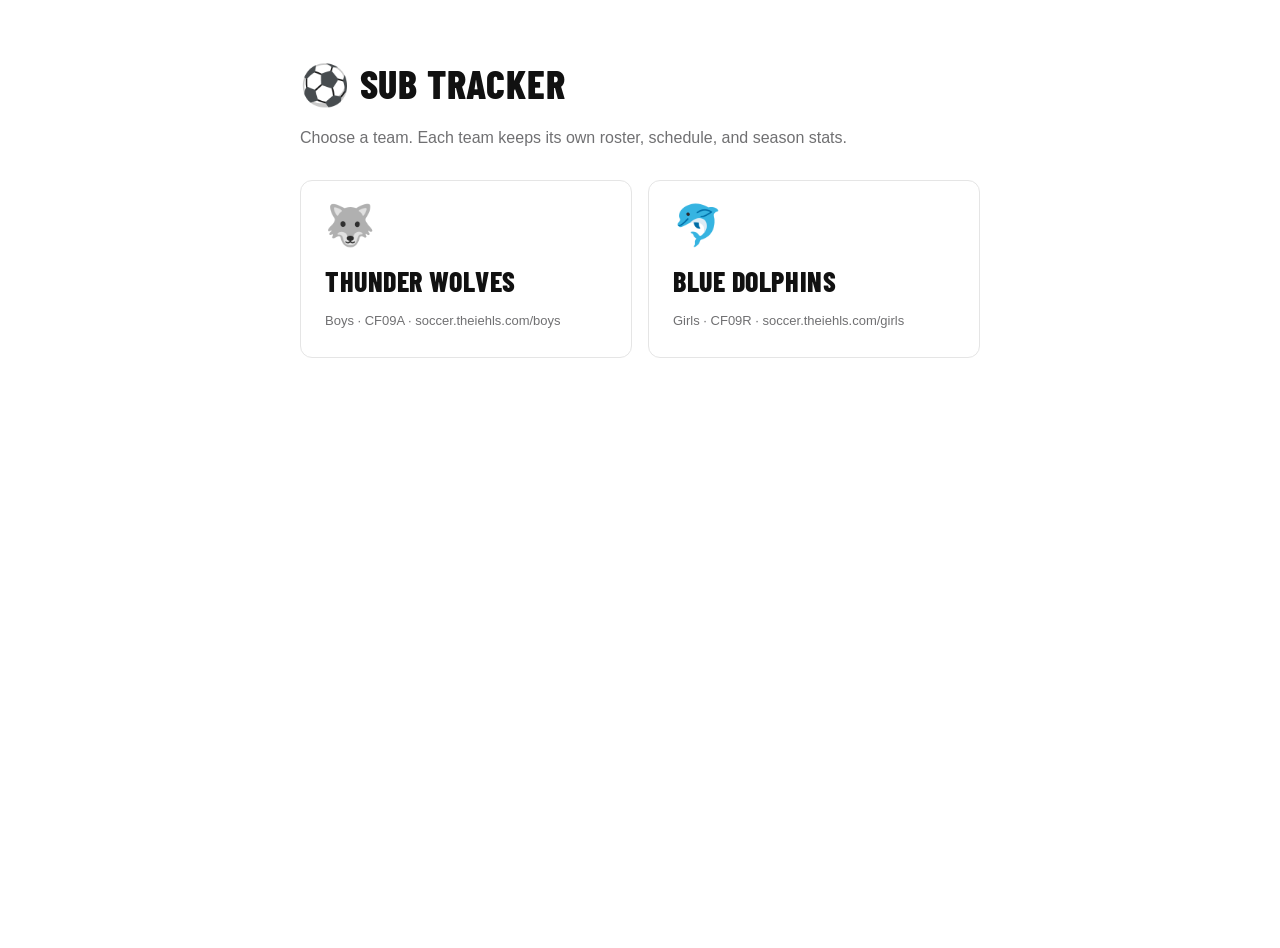
==== commit b6b5a25c: "Boys team renamed Thunder Wolves with wolf icon (defaults and chooser card) Co-Authored-By: Claude F" ====
--- a/index.html
+++ b/index.html
@@ -5,7 +5,7 @@
 <meta name="viewport" content="width=device-width, initial-scale=1.0">
 <title>Sub Tracker — Choose Team</title>
 <link rel="icon" href="data:image/svg+xml,<svg xmlns='http://www.w3.org/2000/svg' viewBox='0 0 32 32'><rect width='32' height='32' rx='6' fill='%23111111'/><text x='16' y='24' text-anchor='middle' font-size='22'>⚽</text></svg>">
-<link rel="stylesheet" href="/app.css">
+<link rel="stylesheet" href="/app.css?v=20260914a">
 <style>
 .chooser{max-width:720px;margin:48px auto;padding:0 20px}
 .chooser h1{font-family:var(--font-display,'Barlow Condensed',sans-serif);font-size:40px;font-weight:800;letter-spacing:.02em;margin:0 0 6px}
@@ -25,8 +25,8 @@
   <p>Choose a team. Each team keeps its own roster, schedule, and season stats.</p>
   <div class="team-grid">
     <a class="team-card" href="/boys/" data-slug="boys">
-      <div class="emoji">⚡</div>
-      <div class="name">THUNDER</div>
+      <div class="emoji">🐺</div>
+      <div class="name">THUNDER WOLVES</div>
       <div class="meta">Boys · CF09A · soccer.theiehls.com/boys</div>
     </a>
     <a class="team-card" href="/girls/" data-slug="girls">
